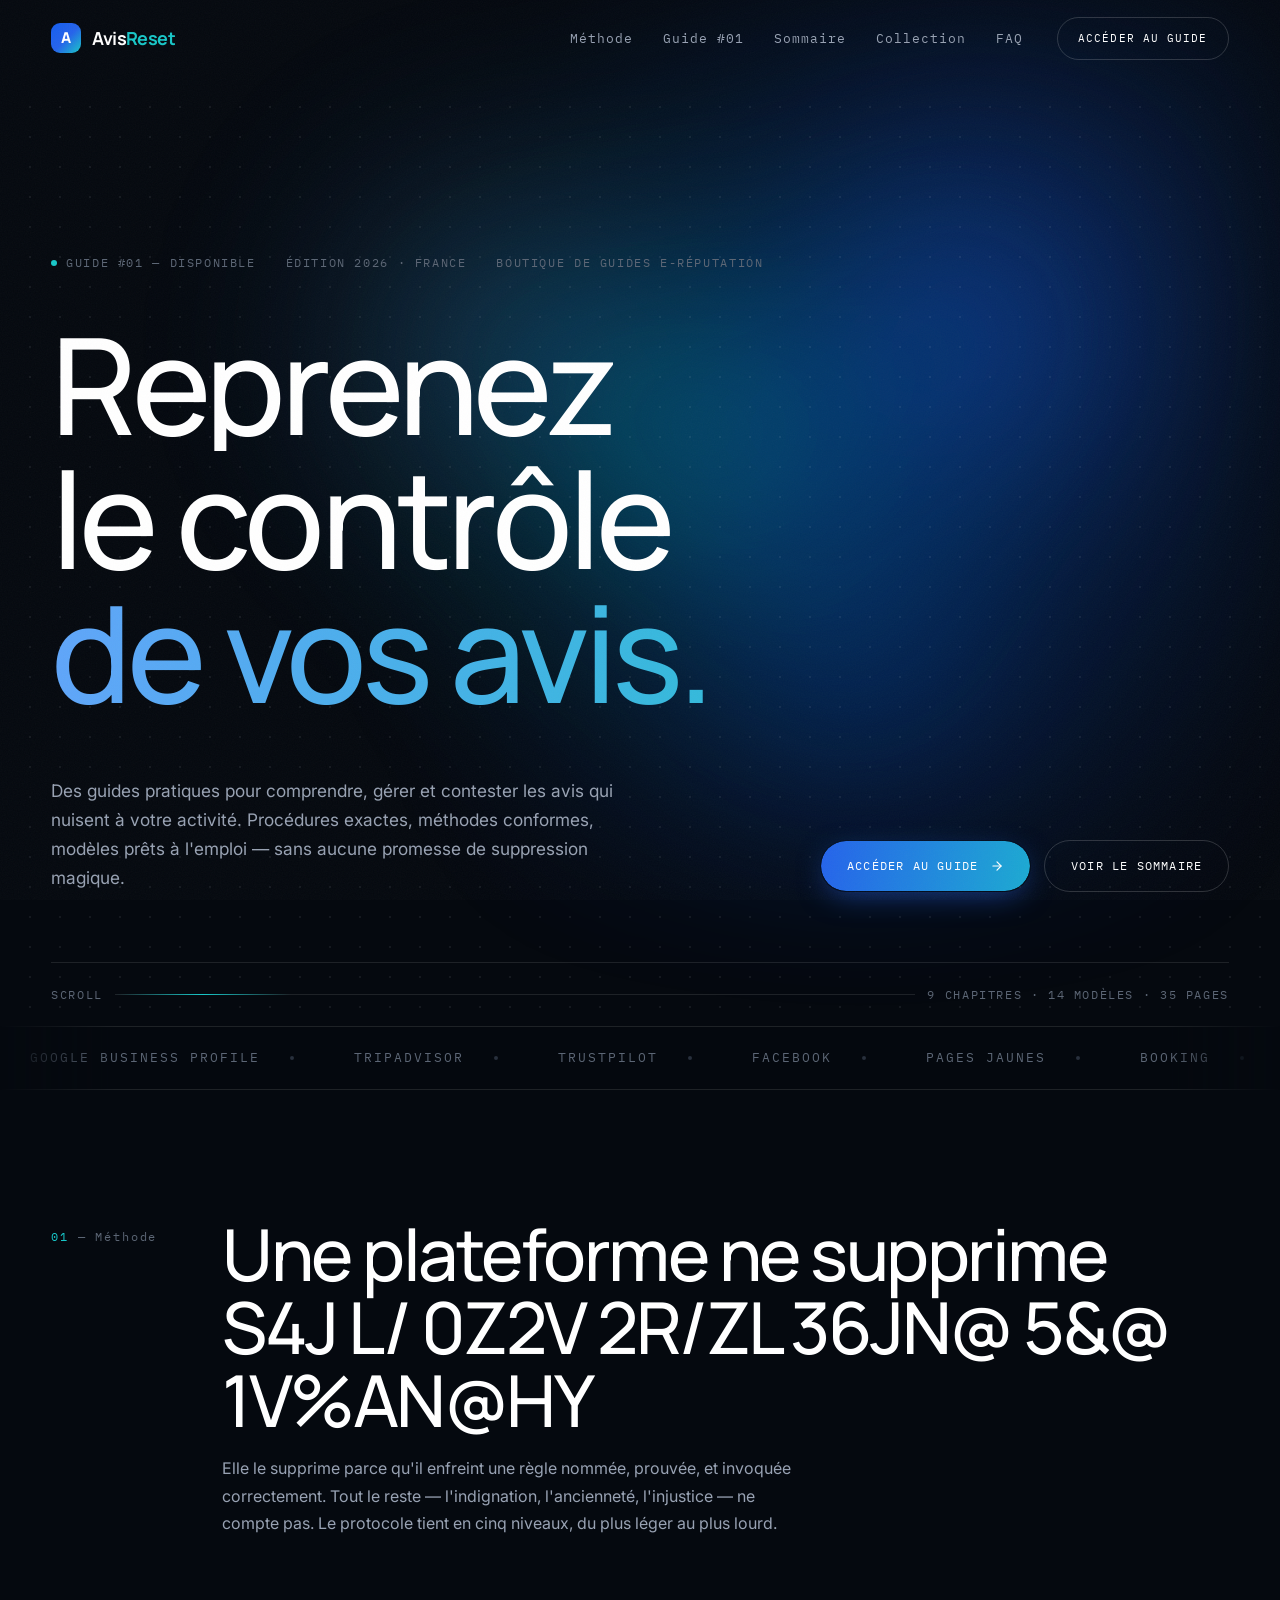
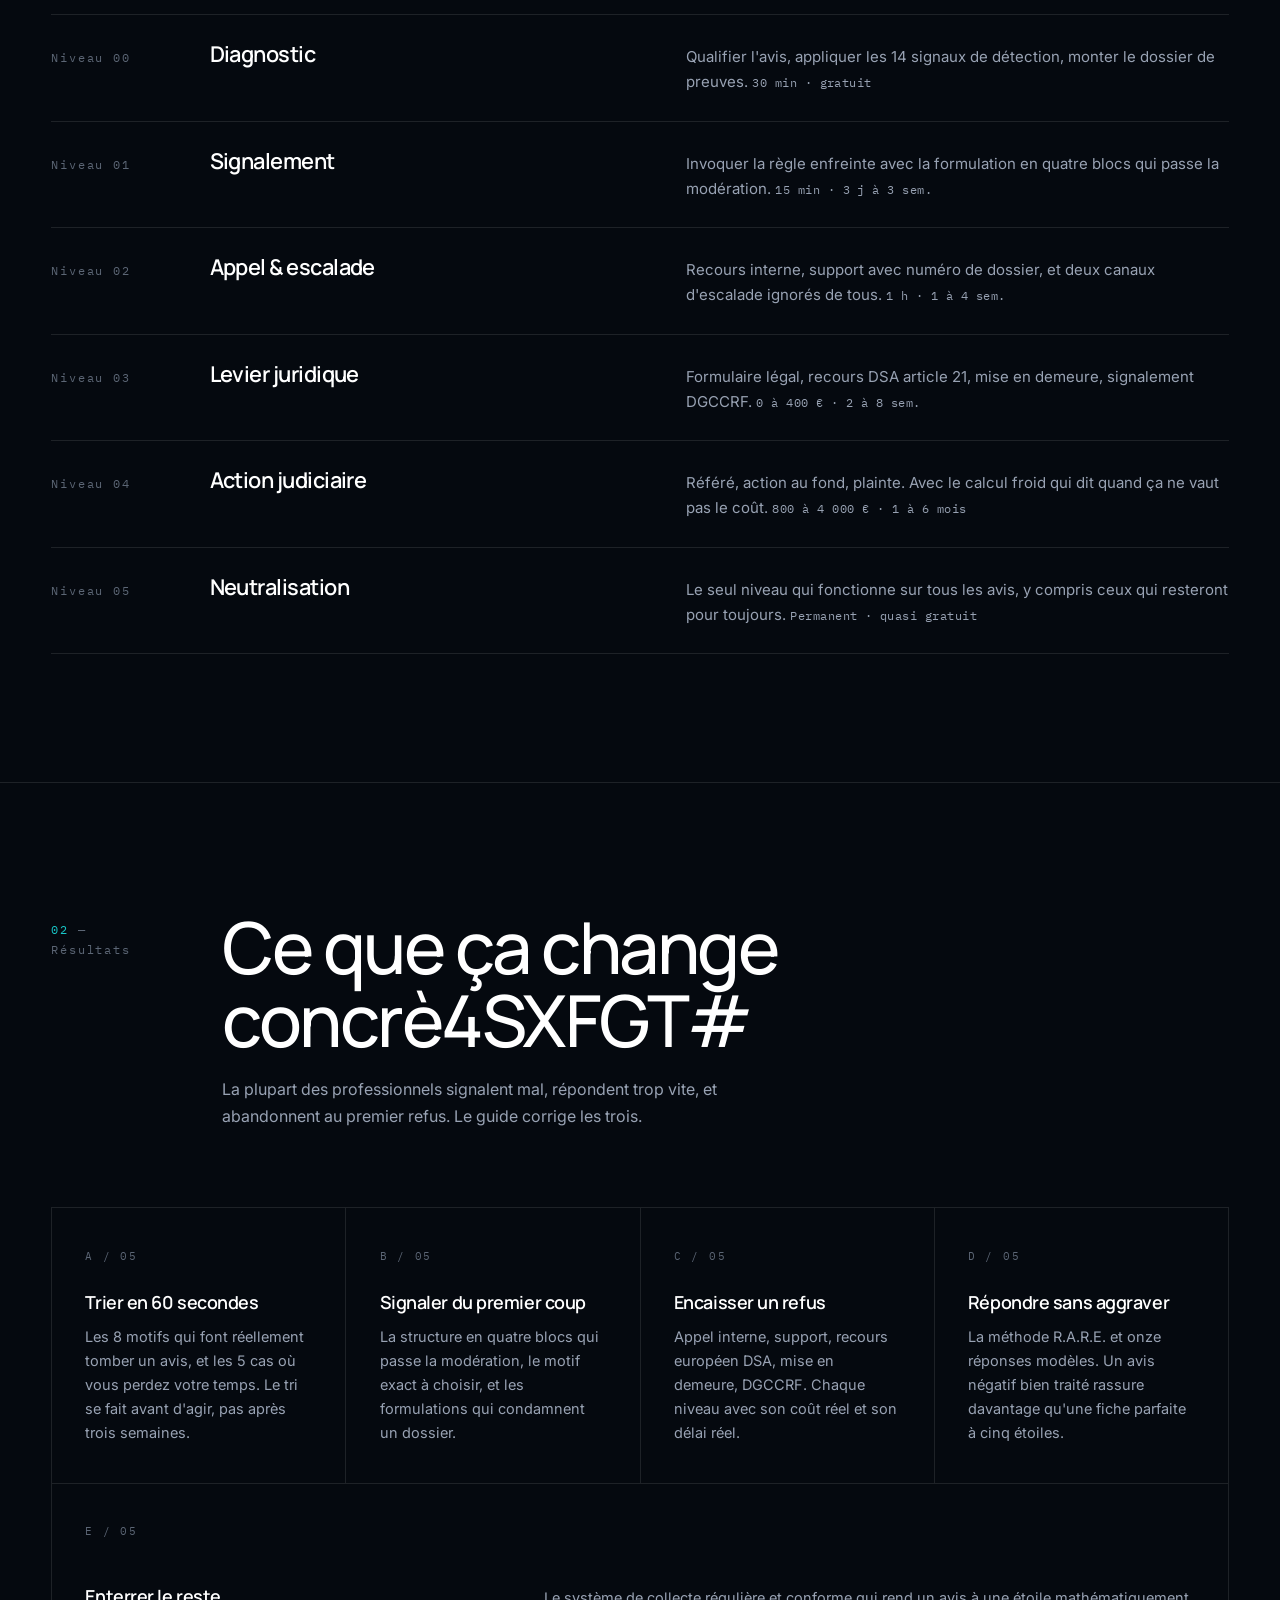
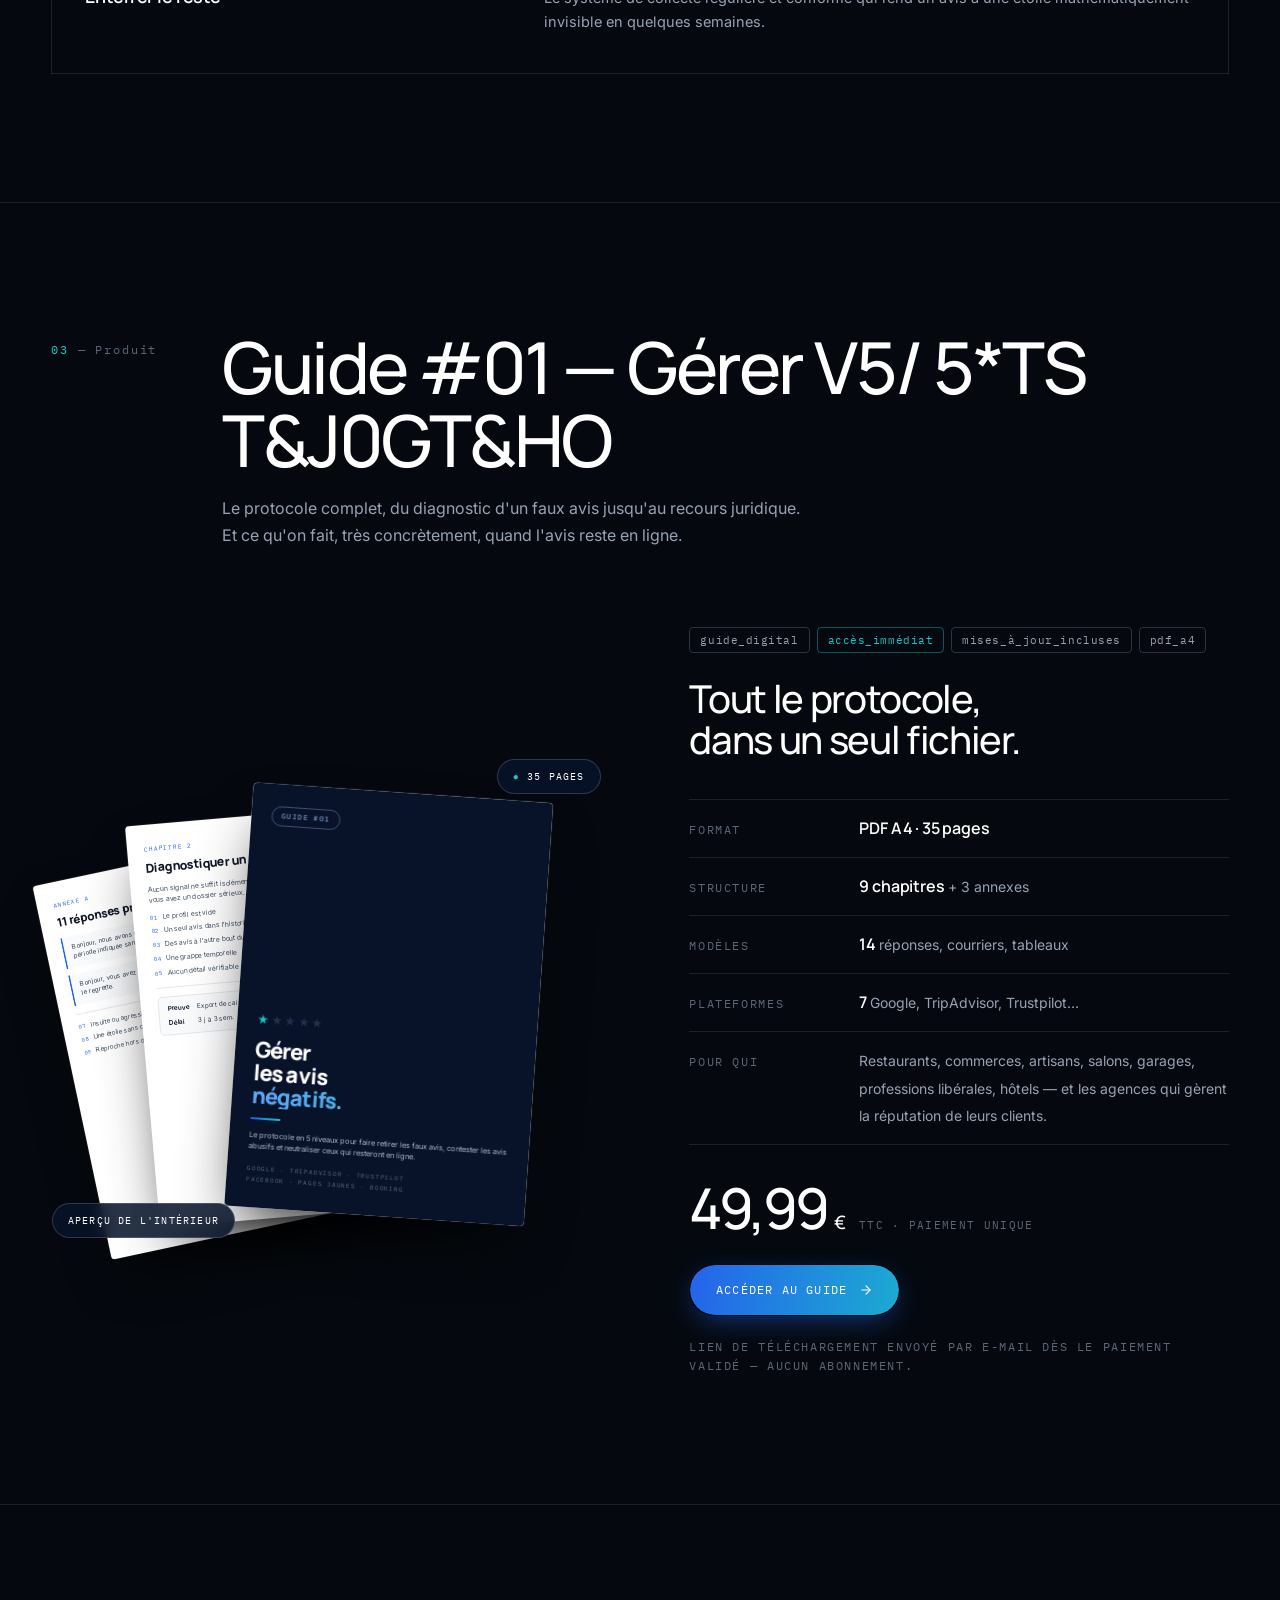
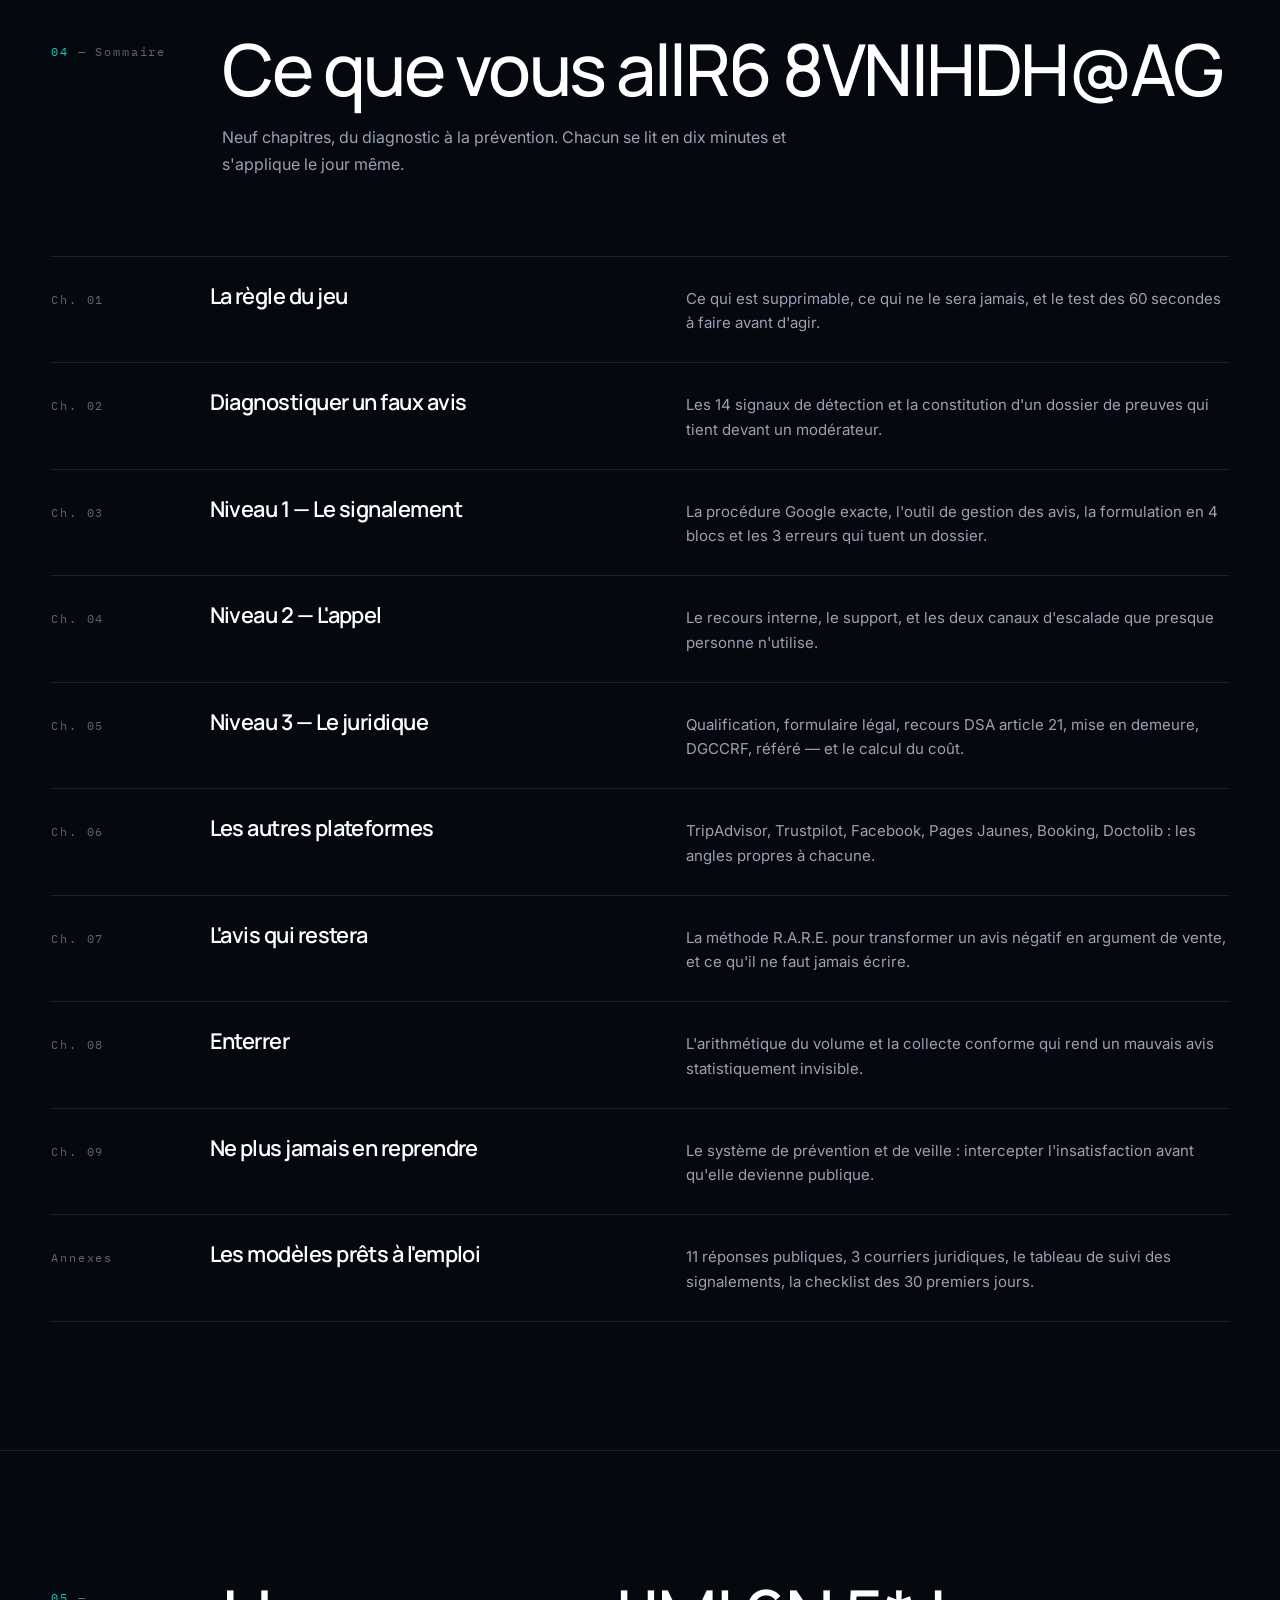
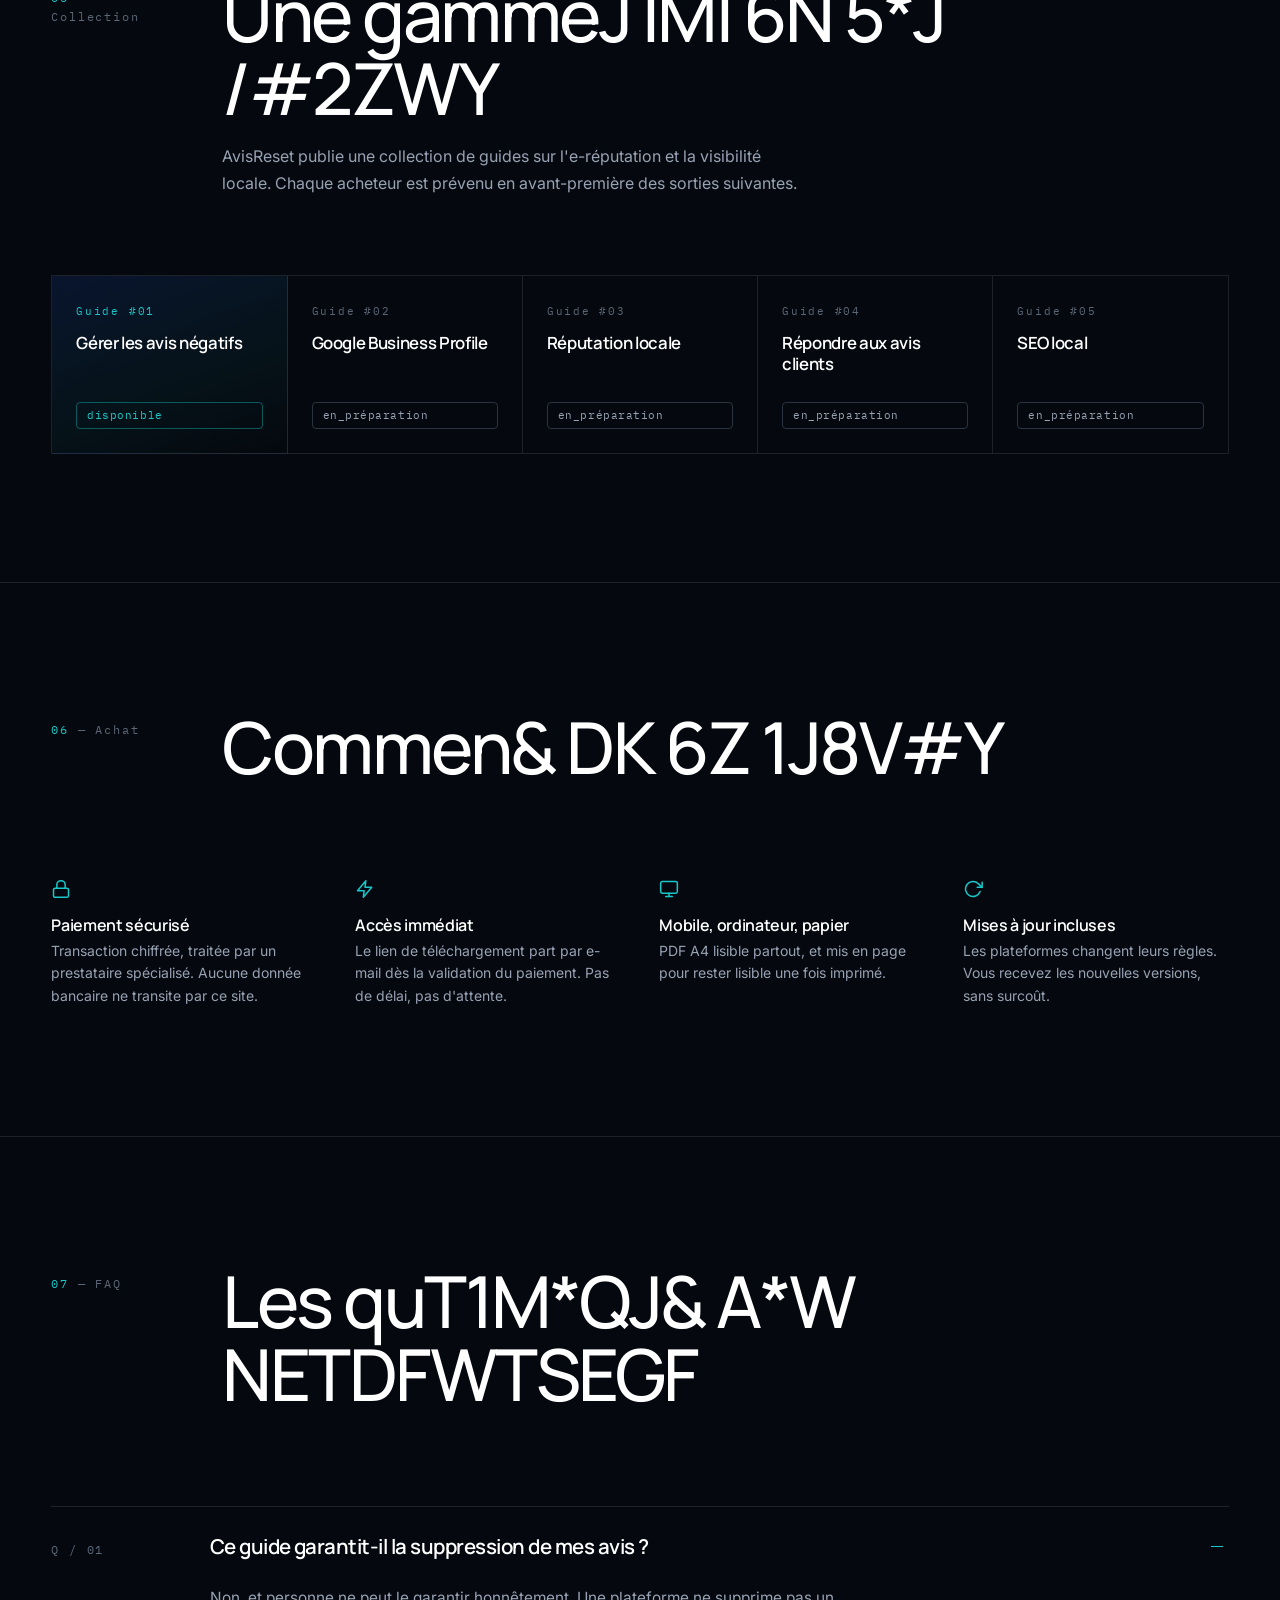
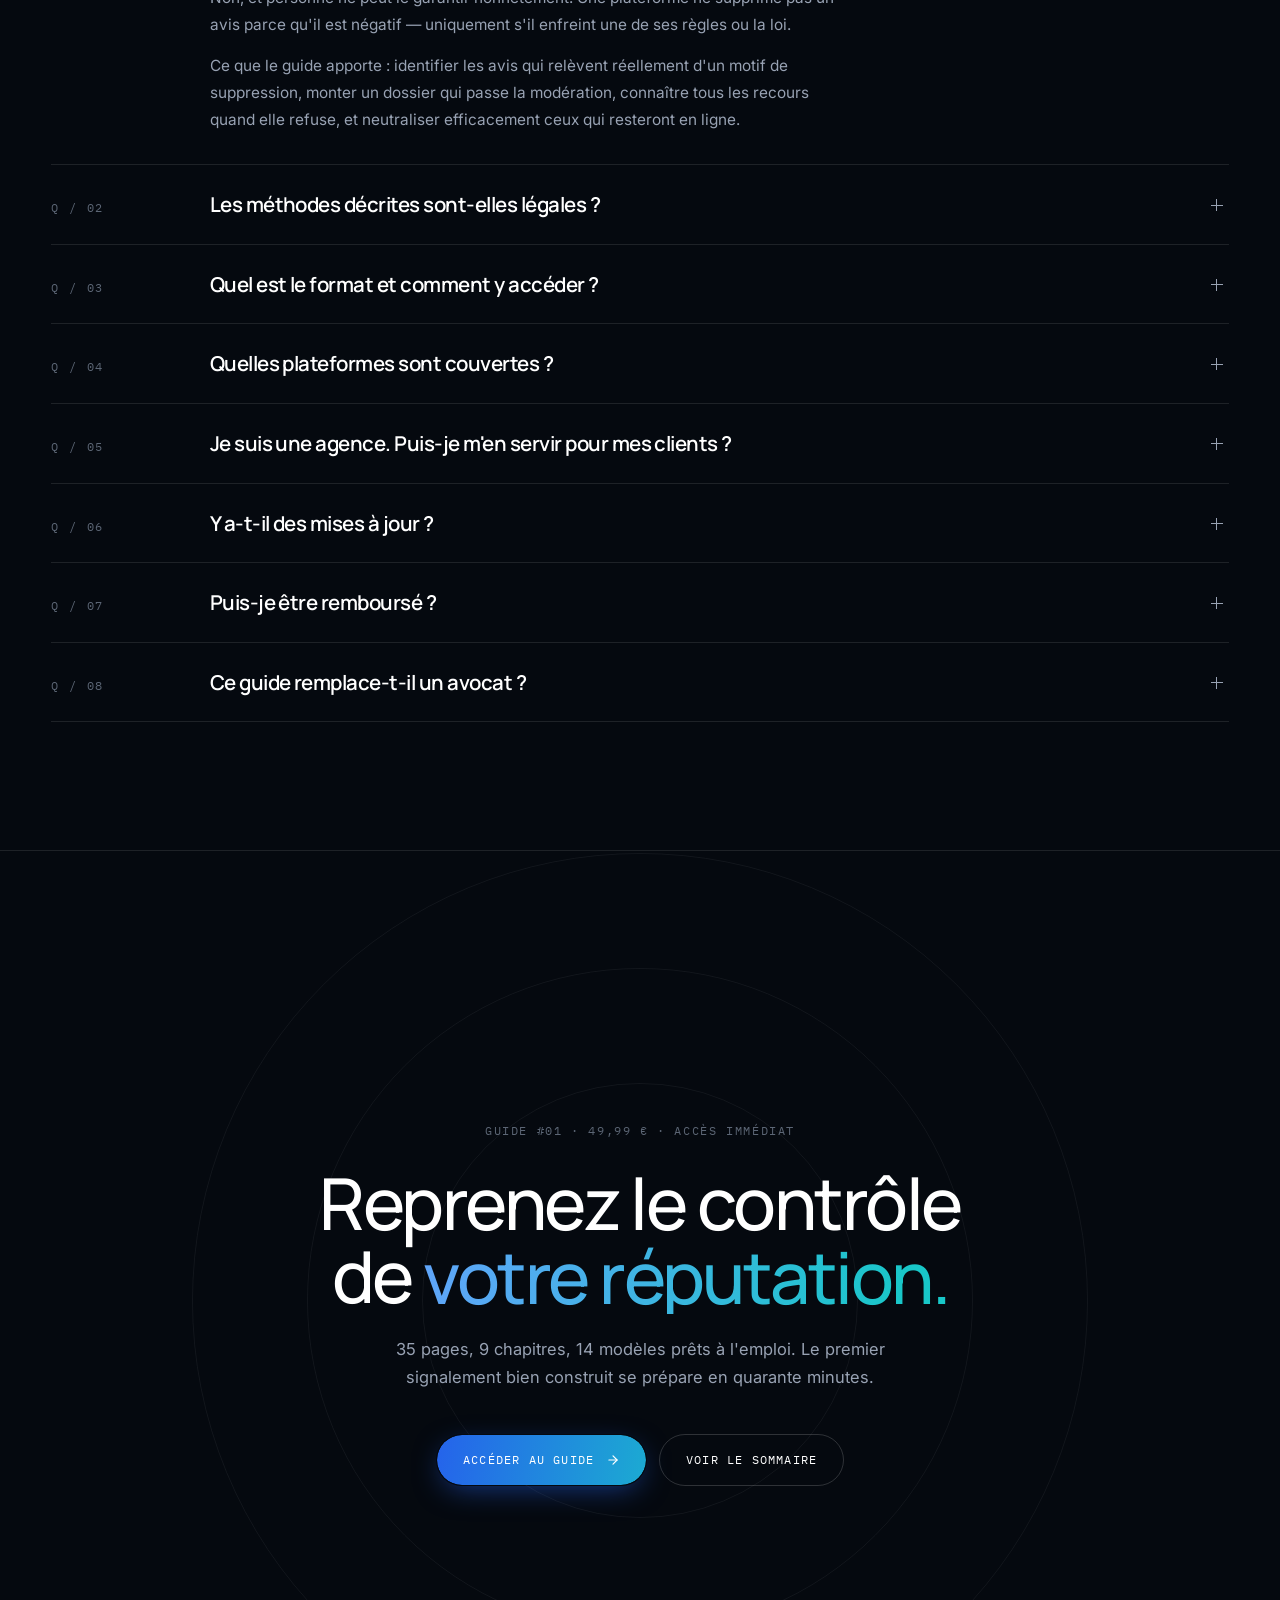
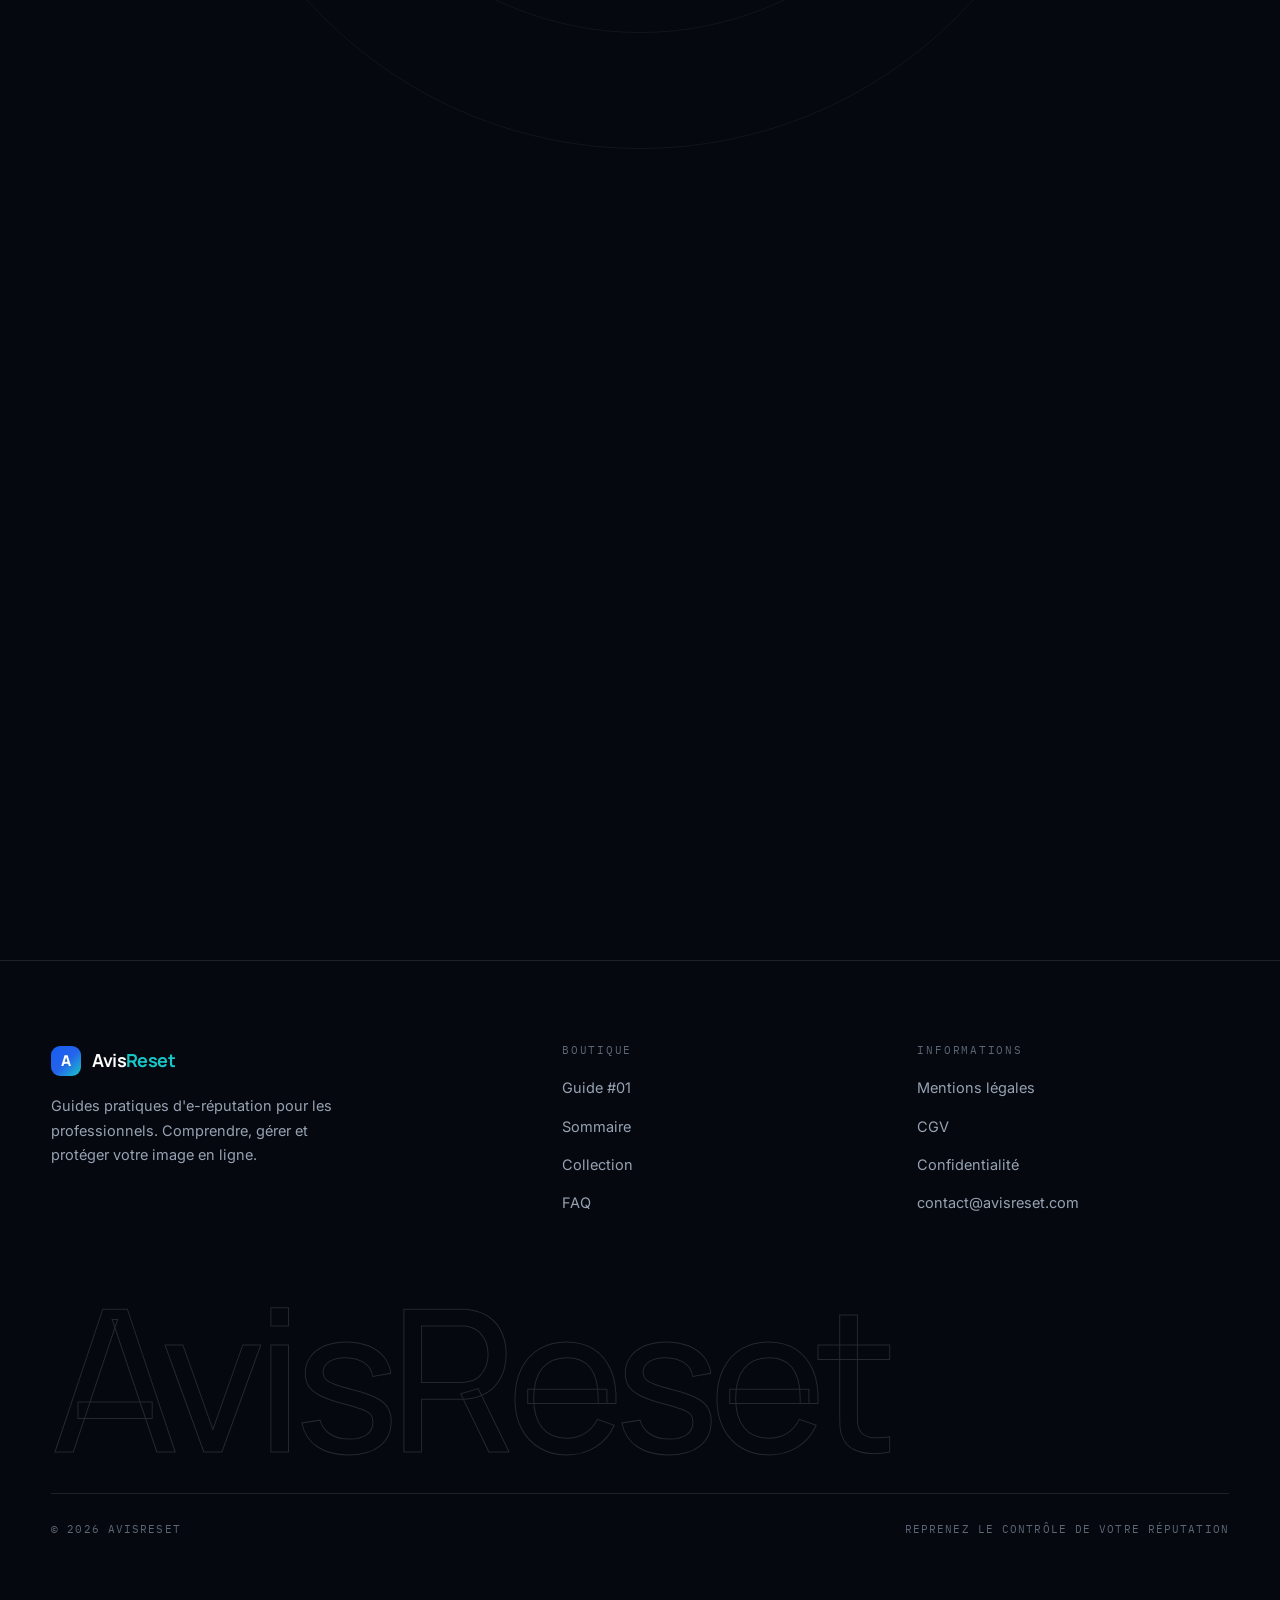
==== index.html @ ee719c5a "Boutique AvisReset — guide #01 Landing sombre pour la collection de guides e-réputation.  - Directio" ====
<!DOCTYPE html>
<html lang="fr">
<head>
<meta charset="UTF-8">
<meta name="viewport" content="width=device-width, initial-scale=1">
<title>AvisReset — Reprenez le contrôle de votre réputation en ligne</title>
<meta name="description" content="Guides pratiques d'e-réputation pour les professionnels. Guide #01 : le protocole en 5 niveaux pour faire retirer les faux avis et neutraliser les avis injustifiés.">
<meta name="theme-color" content="#05090F">
<link rel="canonical" href="https://avisreset.com/">

<meta property="og:type" content="website">
<meta property="og:title" content="AvisReset — Reprenez le contrôle de votre réputation en ligne">
<meta property="og:description" content="Guide #01 : le protocole en 5 niveaux pour faire retirer les faux avis et neutraliser les avis injustifiés.">
<meta property="og:locale" content="fr_FR">

<link rel="icon" href="data:image/svg+xml,%3Csvg xmlns='http://www.w3.org/2000/svg' viewBox='0 0 64 64'%3E%3Cdefs%3E%3ClinearGradient id='g' x1='0' y1='0' x2='1' y2='1'%3E%3Cstop offset='0' stop-color='%23155EEF'/%3E%3Cstop offset='1' stop-color='%2318C7C8'/%3E%3C/linearGradient%3E%3C/defs%3E%3Crect width='64' height='64' rx='16' fill='url(%23g)'/%3E%3Ctext x='32' y='45' font-family='Arial' font-size='38' font-weight='bold' fill='%23fff' text-anchor='middle'%3EA%3C/text%3E%3C/svg%3E">

<link rel="preconnect" href="https://fonts.googleapis.com">
<link rel="preconnect" href="https://fonts.gstatic.com" crossorigin>
<link href="https://fonts.googleapis.com/css2?family=Manrope:wght@400;500;600;700;800&family=Inter:wght@400;500&family=IBM+Plex+Mono:wght@400;500&display=swap" rel="stylesheet">

<style>
/* ══════════════════════════════════════════════════
   AvisReset — boutique
   DA : noir + monospace + hairlines (réf. alche.studio)
   Couche animée : Aurora, Dot Field, Shiny Text,
   Splash Cursor, Scramble (réf. reactbits.dev)
   Tout est en canvas 2D / CSS natif — zéro dépendance.
   ══════════════════════════════════════════════════ */

*,*::before,*::after{box-sizing:border-box;margin:0;padding:0}
html{-webkit-text-size-adjust:100%}
img,svg{display:block;max-width:100%}
button{font:inherit;color:inherit;background:none;border:none;cursor:pointer}

:root{
  --bg:#05090f;
  --night:#081329;
  --fg:#ffffff;
  --fg-2:#98a2b3;
  --fg-3:#5c6675;
  --hair:rgba(255,255,255,.10);
  --hair-2:rgba(255,255,255,.17);
  --blue:#2563eb;
  --blue-lt:#60a5fa;
  --teal:#18c7c8;

  --mono:"IBM Plex Mono",ui-monospace,SFMono-Regular,Consolas,monospace;
  --disp:"Manrope","Aptos","Segoe UI",-apple-system,BlinkMacSystemFont,Arial,sans-serif;
  --body:"Inter","Aptos","Segoe UI",-apple-system,BlinkMacSystemFont,Arial,sans-serif;

  --maxw:1320px;
  --gut:clamp(20px,4vw,56px);
}

body{
  background:var(--bg);color:var(--fg-2);
  font-family:var(--body);font-size:16px;line-height:1.7;
  overflow-x:hidden;-webkit-font-smoothing:antialiased;
}
::selection{background:var(--blue);color:#fff}

/* ─── couches de fond ─── */
#aurora{
  position:fixed;inset:0;width:100%;height:100%;z-index:0;pointer-events:none;
  filter:blur(70px) saturate(135%);opacity:.85;
}
#grain{
  position:fixed;inset:0;z-index:210;pointer-events:none;opacity:.036;
  background-image:url("data:image/svg+xml,%3Csvg xmlns='http://www.w3.org/2000/svg' width='180' height='180'%3E%3Cfilter id='n'%3E%3CfeTurbulence type='fractalNoise' baseFrequency='.82' numOctaves='3' stitchTiles='stitch'/%3E%3C/filter%3E%3Crect width='180' height='180' filter='url(%23n)'/%3E%3C/svg%3E");
}
/* halo qui suit le curseur */
#glow{
  position:fixed;top:0;left:0;width:520px;height:520px;margin:-260px 0 0 -260px;
  border-radius:50%;z-index:1;pointer-events:none;opacity:0;
  background:radial-gradient(circle,rgba(37,99,235,.22) 0%,rgba(24,199,200,.09) 38%,rgba(5,9,15,0) 68%);
  transition:opacity .5s ease;will-change:transform;
}
body > header,body > section,body > footer,body > .marq{position:relative;z-index:2}

/* ─── primitives ─── */
.wrap{max-width:var(--maxw);margin:0 auto;padding:0 var(--gut)}
.mono{font-family:var(--mono);font-size:11.5px;font-weight:400;
  letter-spacing:.14em;text-transform:uppercase;color:var(--fg-3)}
.mono-lo{font-family:var(--mono);font-size:12px;letter-spacing:.04em;text-transform:none;color:var(--fg-2)}

h1,h2,h3,h4{font-family:var(--disp);color:var(--fg);font-weight:500;letter-spacing:-.035em;line-height:1}
.disp-xl{font-size:clamp(3.1rem,10.5vw,9.5rem)}
.disp-lg{font-size:clamp(2.3rem,5.6vw,4.6rem);line-height:1.02}
.disp-md{font-size:clamp(1.6rem,3vw,2.5rem);line-height:1.06}
p{margin:0}
strong{color:var(--fg);font-weight:500}
a{color:inherit;text-decoration:none}

/* ─── texte dégradé + balayage brillant (Shiny Text) ─── */
.grad{
  background:linear-gradient(96deg,var(--blue-lt) 0%,var(--teal) 92%);
  -webkit-background-clip:text;background-clip:text;color:transparent;
  position:relative;
}
.shiny{position:relative;display:inline-block}
.shiny::after{
  content:"";position:absolute;inset:0;pointer-events:none;
  background:linear-gradient(105deg,transparent 38%,rgba(255,255,255,.55) 50%,transparent 62%);
  background-size:280% 100%;
  -webkit-mask:linear-gradient(#000,#000);
  mix-blend-mode:overlay;
  animation:shine 5.5s ease-in-out infinite;
}
@keyframes shine{0%{background-position:220% 0}55%,100%{background-position:-120% 0}}

/* ─── boutons (magnétiques) ─── */
.btn{
  display:inline-flex;align-items:center;gap:12px;
  font-family:var(--mono);font-size:12px;letter-spacing:.1em;text-transform:uppercase;
  color:var(--fg);border:1px solid var(--hair-2);border-radius:999px;
  padding:15px 26px;position:relative;overflow:hidden;
  transition:color .3s ease,border-color .3s ease,transform .25s cubic-bezier(.22,1,.36,1);
  will-change:transform;
}
.btn > *{position:relative;z-index:1}
.btn::before{
  content:"";position:absolute;inset:0;border-radius:999px;
  background:linear-gradient(100deg,var(--blue) 0%,var(--teal) 140%);
  transform:translateY(101%);transition:transform .4s cubic-bezier(.22,1,.36,1);
}
.btn:hover{border-color:transparent;color:#fff}
.btn:hover::before{transform:translateY(0)}
.btn .arw{width:14px;height:14px;transition:transform .3s ease}
.btn:hover .arw{transform:translateX(4px)}
.btn-solid{border-color:transparent;color:#fff;
  box-shadow:0 8px 30px -8px rgba(37,99,235,.6)}
.btn-solid::before{transform:translateY(0)}
.btn-solid:hover::before{filter:brightness(1.15)}

/* ─── tags ─── */
.tag{display:inline-block;font-family:var(--mono);font-size:11px;letter-spacing:.05em;
  color:var(--fg-2);border:1px solid #2b3340;border-radius:4px;padding:3px 10px}
.tag-row{display:flex;flex-wrap:wrap;gap:7px}
.tag.on{color:var(--teal);border-color:rgba(24,199,200,.4)}

#prog{position:fixed;top:0;left:0;height:2px;width:100%;z-index:220;
  transform:scaleX(0);transform-origin:0 50%;
  background:linear-gradient(90deg,var(--blue),var(--teal))}

/* ─── header ─── */
header{position:fixed;top:0;left:0;right:0;z-index:80;
  transition:background .35s ease,border-color .35s ease;border-bottom:1px solid transparent}
header.stuck{background:rgba(5,9,15,.72);backdrop-filter:blur(18px);border-bottom-color:var(--hair)}
.nav{display:flex;align-items:center;gap:34px;height:76px}
.nav-links{display:flex;gap:30px;margin-left:auto;list-style:none}
.nav-links a{font-family:var(--mono);font-size:12.5px;letter-spacing:.08em;color:var(--fg-2);
  position:relative;padding:4px 0;transition:color .25s ease}
.nav-links a::after{content:"";position:absolute;left:0;right:0;bottom:0;height:1px;background:var(--teal);
  transform:scaleX(0);transform-origin:100% 50%;transition:transform .34s cubic-bezier(.22,1,.36,1)}
.nav-links a:hover{color:var(--fg)}
.nav-links a:hover::after{transform:scaleX(1);transform-origin:0 50%}
.nav .btn{padding:11px 20px;font-size:11px}
@media(max-width:960px){.nav-links{display:none}.nav .btn{margin-left:auto}}

.brand{display:flex;align-items:center;gap:11px}
.brand-mark{width:30px;height:30px;border-radius:9px;flex:none;
  background:linear-gradient(135deg,#155eef 0%,#2563eb 52%,#18c7c8 100%);
  display:grid;place-items:center;font-family:var(--disp);font-weight:800;font-size:15px;color:#fff}
.brand-name{font-family:var(--disp);font-size:18px;font-weight:700;letter-spacing:-.03em;color:var(--fg)}
.brand-name em{font-style:normal;color:var(--teal)}

/* ═════════ HERO ═════════ */
.hero{padding:176px 0 0;overflow:hidden}
#dots{position:absolute;inset:0;width:100%;height:100%;z-index:0;pointer-events:none;opacity:.9}
.hero .wrap{position:relative;z-index:1}

.hero-meta{display:flex;flex-wrap:wrap;gap:16px 30px;align-items:center;margin-bottom:44px}
.hero-meta .m{display:flex;align-items:center;gap:9px}
.hero-meta .dot{width:6px;height:6px;border-radius:50%;background:var(--teal);
  box-shadow:0 0 0 0 rgba(24,199,200,.55);animation:pulse 2.6s infinite}
@keyframes pulse{70%{box-shadow:0 0 0 9px rgba(24,199,200,0)}100%{box-shadow:0 0 0 0 rgba(24,199,200,0)}}

/* révélation ligne par ligne : animation CSS pure, aucune dépendance à `load` */
.hero h1 .ln{display:block;overflow:hidden}
.hero h1 .ln > span{display:block;transform:translateY(104%);
  animation:rise 1.05s cubic-bezier(.19,1,.22,1) .12s forwards}
.hero h1 .ln:nth-child(2) > span{animation-delay:.22s}
.hero h1 .ln:nth-child(3) > span{animation-delay:.32s}
@keyframes rise{to{transform:translateY(0)}}

.hero-bot{display:grid;grid-template-columns:1fr auto;gap:44px;align-items:end;
  margin-top:56px;padding-bottom:70px}
@media(max-width:820px){.hero-bot{grid-template-columns:1fr;align-items:start}}
.hero-bot p{font-size:clamp(15px,1.35vw,18px);line-height:1.68;max-width:52ch}
.hero-cta{display:flex;flex-wrap:wrap;gap:12px}

.scroller{display:flex;align-items:center;gap:12px;padding:22px 0;border-top:1px solid var(--hair)}
.scroller .line{position:relative;flex:1;height:1px;background:var(--hair);overflow:hidden}
.scroller .line::after{content:"";position:absolute;top:0;left:0;height:1px;width:22%;
  background:linear-gradient(90deg,transparent,var(--teal),transparent);
  animation:sweep 3.4s cubic-bezier(.6,.05,.35,.95) infinite}
@keyframes sweep{0%{left:-24%}100%{left:102%}}

/* ═════════ MARQUEE ═════════ */
.marq{border-top:1px solid var(--hair);border-bottom:1px solid var(--hair);
  overflow:hidden;padding:20px 0;background:rgba(5,9,15,.5);
  -webkit-mask-image:linear-gradient(90deg,transparent,#000 9%,#000 91%,transparent);
  mask-image:linear-gradient(90deg,transparent,#000 9%,#000 91%,transparent)}
.marq-track{display:flex;width:max-content;animation:slide 34s linear infinite}
.marq:hover .marq-track{animation-play-state:paused}
@keyframes slide{to{transform:translateX(-50%)}}
.marq-track span{font-family:var(--mono);font-size:12.5px;letter-spacing:.16em;text-transform:uppercase;
  color:var(--fg-3);padding:0 30px;display:flex;align-items:center;gap:30px;white-space:nowrap}
.marq-track span::after{content:"";width:4px;height:4px;border-radius:50%;background:#28303c}

/* ═════════ SECTIONS ═════════ */
.sec{padding:clamp(84px,10vw,150px) 0}
.sec + .sec,.sec.top-line{border-top:1px solid var(--hair)}
.sec-head{display:grid;grid-template-columns:120px 1fr;gap:clamp(20px,4vw,60px);
  margin-bottom:clamp(46px,6vw,80px)}
@media(max-width:760px){.sec-head{grid-template-columns:1fr;gap:18px}}
.sec-head .idx{font-family:var(--mono);font-size:11.5px;letter-spacing:.16em;color:var(--fg-3);padding-top:9px}
.sec-head .idx b{color:var(--teal);font-weight:400}
.sec-head h2{margin-bottom:18px}
.sec-head .note{max-width:58ch;font-size:16px;line-height:1.72}

/* ─── lignes éditoriales ─── */
.rows{border-top:1px solid var(--hair)}
.row{display:grid;grid-template-columns:120px 1.05fr 1.3fr;gap:clamp(16px,3vw,44px);
  padding:26px 0;border-bottom:1px solid var(--hair);align-items:baseline;position:relative}
@media(max-width:860px){.row{grid-template-columns:64px 1fr;row-gap:8px}.row .rdesc{grid-column:2/-1}}
.row::before{content:"";position:absolute;left:calc(var(--gut) * -1);right:calc(var(--gut) * -1);
  top:0;bottom:0;background:linear-gradient(90deg,rgba(37,99,235,.09),rgba(24,199,200,.03) 60%,transparent);
  opacity:0;transition:opacity .35s ease;pointer-events:none}
.row:hover::before{opacity:1}
.row .rnum{font-family:var(--mono);font-size:11.5px;letter-spacing:.16em;color:var(--fg-3);transition:color .3s ease}
.row:hover .rnum{color:var(--teal)}
.row h3{font-size:clamp(1.05rem,1.7vw,1.42rem);font-weight:600;letter-spacing:-.025em;line-height:1.22;
  transition:transform .35s cubic-bezier(.22,1,.36,1)}
.row:hover h3{transform:translateX(8px)}
.row .rdesc{font-size:15px;line-height:1.65}

/* ═════════ PRODUIT ═════════ */
.prod{display:grid;grid-template-columns:1.02fr .98fr;gap:clamp(36px,6vw,84px);align-items:center}
@media(max-width:980px){.prod{grid-template-columns:1fr;gap:60px}}
.prod > *{min-width:0}

/* éventail d'aperçus de pages */
.fan{position:relative;height:clamp(420px,42vw,540px);perspective:1900px;
  max-width:560px;margin:0 auto;width:100%}
.pg{
  position:absolute;top:50%;left:50%;width:min(300px,62%);aspect-ratio:1/1.414;
  background:#fff;border-radius:4px;overflow:hidden;
  box-shadow:0 30px 60px -18px rgba(0,0,0,.85),0 0 0 1px rgba(255,255,255,.07);
  transform-origin:50% 100%;transition:transform .8s cubic-bezier(.22,1,.36,1);
  padding:20px 18px;font-family:var(--body);color:#344054;
}
.pg-1{transform:translate(-50%,-50%) rotate(-12deg) translateX(-30%) scale(.9)}
.pg-2{transform:translate(-50%,-50%) rotate(-5deg) translateX(-10%) scale(.95)}
.pg-3{transform:translate(-50%,-50%) rotate(4deg) translateX(14%)}
.fan:hover .pg-1{transform:translate(-50%,-50%) rotate(-16deg) translateX(-42%) scale(.9)}
.fan:hover .pg-2{transform:translate(-50%,-50%) rotate(-7deg) translateX(-15%) scale(.95)}
.fan:hover .pg-3{transform:translate(-50%,-50%) rotate(6deg) translateX(20%)}
.pg .h{font-family:var(--disp);font-weight:800;color:#101828;letter-spacing:-.02em;
  font-size:13px;line-height:1.2;margin-bottom:9px}
.pg .k{font-family:var(--mono);font-size:6.5px;letter-spacing:.16em;text-transform:uppercase;
  color:#2563eb;margin-bottom:7px}
.pg .t{font-size:7.4px;line-height:1.55;color:#475467;margin-bottom:7px}
.pg .hr{height:1px;background:#e4e7ec;margin:9px 0}
.pg .quote{border-left:2px solid #2563eb;background:#f8fafc;border-radius:0 4px 4px 0;
  padding:7px 9px;font-size:7px;line-height:1.5;color:#344054;margin-bottom:7px}
.pg .li{display:flex;gap:5px;font-size:7.2px;line-height:1.5;margin-bottom:4px;color:#475467}
.pg .li i{font-style:normal;color:#2563eb;font-family:var(--mono);font-size:6px;flex:none;padding-top:1px}
.pg .box{border:1px solid #e4e7ec;border-radius:5px;padding:7px 9px;background:#f8fafc}
.pg .cell{display:grid;grid-template-columns:auto 1fr;gap:5px 8px;font-size:6.8px;line-height:1.5}
.pg .cell b{color:#101828;font-weight:600}
.pg .cover{position:absolute;inset:0;background:var(--night);padding:22px 20px;
  display:flex;flex-direction:column;color:#fff}
.pg .cover .bt{font-family:var(--disp);font-weight:800;font-size:22px;line-height:1.04;
  letter-spacing:-.04em;margin-bottom:10px}
.pg .cover .bt em{font-style:normal;display:block;
  background:linear-gradient(100deg,#60a5fa,#18c7c8);-webkit-background-clip:text;background-clip:text;color:transparent}

.badge-float{position:absolute;z-index:3;font-family:var(--mono);font-size:10px;letter-spacing:.12em;
  text-transform:uppercase;color:var(--fg);background:rgba(8,19,41,.86);backdrop-filter:blur(8px);
  border:1px solid var(--hair-2);border-radius:999px;padding:8px 15px}
.badge-float.a{top:5%;right:2%}
.badge-float.b{bottom:6%;left:0}
.badge-float .d{color:var(--teal)}

.specs{border-top:1px solid var(--hair);margin:38px 0}
.specs .sp{display:grid;grid-template-columns:150px 1fr;gap:20px;
  padding:15px 0;border-bottom:1px solid var(--hair);align-items:baseline}
@media(max-width:520px){.specs .sp{grid-template-columns:104px 1fr;gap:12px}}
.specs .k{font-family:var(--mono);font-size:11.5px;letter-spacing:.14em;text-transform:uppercase;color:var(--fg-3)}
.specs .v{font-family:var(--disp);font-size:16px;font-weight:600;color:var(--fg);letter-spacing:-.01em}
.specs .v small{font-family:var(--body);font-weight:400;color:var(--fg-2);font-size:14px;letter-spacing:0}

.buy{display:flex;flex-wrap:wrap;align-items:center;gap:26px;margin-top:34px}
.price{display:flex;align-items:baseline;gap:7px}
.price .a{font-family:var(--disp);font-size:clamp(2.5rem,4.4vw,3.6rem);font-weight:500;
  letter-spacing:-.055em;color:var(--fg);line-height:.9}
.price .c{font-family:var(--disp);font-size:1.15rem;font-weight:500;color:var(--fg)}
.price .n{font-family:var(--mono);font-size:11px;letter-spacing:.12em;text-transform:uppercase;
  color:var(--fg-3);margin-left:6px}

/* ─── bénéfices ─── */
.bens{display:grid;grid-template-columns:repeat(auto-fit,minmax(268px,1fr));
  border-top:1px solid var(--hair);border-left:1px solid var(--hair)}
.ben{border-right:1px solid var(--hair);border-bottom:1px solid var(--hair);
  padding:clamp(26px,3vw,40px) clamp(22px,2.6vw,36px);position:relative;overflow:hidden;
  transition:background .4s ease}
.ben:hover{background:rgba(255,255,255,.022)}
.ben::after{content:"";position:absolute;left:0;bottom:0;height:1px;width:100%;
  background:linear-gradient(90deg,var(--blue),var(--teal));
  transform:scaleX(0);transform-origin:0 50%;transition:transform .5s cubic-bezier(.22,1,.36,1)}
.ben:hover::after{transform:scaleX(1)}
.ben .n{font-family:var(--mono);font-size:11px;letter-spacing:.16em;color:var(--fg-3);
  margin-bottom:26px;display:block}
.ben h3{font-size:1.12rem;font-weight:600;letter-spacing:-.025em;line-height:1.25;margin-bottom:11px}
.ben p{font-size:14.5px;line-height:1.65}
.ben:last-child{grid-column:1/-1;display:grid;grid-template-columns:1fr 1.55fr;
  gap:clamp(18px,3vw,48px);align-items:baseline}
.ben:last-child .n{grid-column:1/-1;margin-bottom:6px}
@media(max-width:700px){.ben:last-child{grid-template-columns:1fr;gap:11px}}

/* ─── collection ─── */
.coll{display:grid;grid-template-columns:repeat(auto-fit,minmax(196px,1fr));
  border-top:1px solid var(--hair);border-left:1px solid var(--hair)}
.cc{border-right:1px solid var(--hair);border-bottom:1px solid var(--hair);
  padding:26px 24px 24px;display:flex;flex-direction:column;gap:12px;min-height:178px;
  transition:background .4s ease}
.cc:hover{background:rgba(255,255,255,.022)}
.cc .num{font-family:var(--mono);font-size:11px;letter-spacing:.16em;color:var(--fg-3)}
.cc h3{font-size:1.05rem;font-weight:600;letter-spacing:-.02em;line-height:1.25;margin-bottom:auto}
.cc.live{background:linear-gradient(160deg,rgba(37,99,235,.14),rgba(24,199,200,.05) 62%,transparent)}
.cc.live .num{color:var(--teal)}

/* ─── réassurance ─── */
.trust{display:grid;grid-template-columns:repeat(auto-fit,minmax(210px,1fr));gap:clamp(20px,3vw,44px)}
.tr .ic{width:20px;height:20px;color:var(--teal);margin-bottom:18px}
.tr h4{font-size:1rem;font-weight:600;letter-spacing:-.02em;margin-bottom:7px}
.tr p{font-size:14px;line-height:1.62}

/* ─── FAQ ─── */
.faq{border-top:1px solid var(--hair)}
.faq details{border-bottom:1px solid var(--hair)}
.faq summary{list-style:none;cursor:pointer;padding:26px 56px 26px 0;position:relative;
  display:grid;grid-template-columns:120px 1fr;gap:clamp(16px,3vw,44px);align-items:baseline;
  transition:opacity .25s ease}
@media(max-width:760px){.faq summary,.faq .a{grid-template-columns:64px 1fr !important}}
.faq summary:hover{opacity:.72}
.faq summary::-webkit-details-marker{display:none}
.faq summary .q{font-family:var(--disp);font-size:clamp(1.02rem,1.6vw,1.28rem);
  font-weight:600;letter-spacing:-.025em;line-height:1.3;color:var(--fg)}
.faq summary .fnum{font-family:var(--mono);font-size:11.5px;letter-spacing:.16em;color:var(--fg-3)}
.faq summary::after{content:"";position:absolute;right:6px;top:34px;width:12px;height:12px;
  background:linear-gradient(var(--fg-2),var(--fg-2)) center/12px 1px no-repeat,
             linear-gradient(var(--fg-2),var(--fg-2)) center/1px 12px no-repeat;
  transition:background .3s ease}
.faq details[open] summary::after{
  background:linear-gradient(var(--teal),var(--teal)) center/12px 1px no-repeat}
.faq .a{display:grid;grid-template-columns:120px 1fr;gap:clamp(16px,3vw,44px);padding:0 56px 30px 0}
.faq .a .txt{font-size:15.4px;line-height:1.75;max-width:64ch}
.faq .a .txt p + p{margin-top:14px}

/* ═════════ OUTRO STICKY ═════════ */
.outro{height:190vh;position:relative;border-top:1px solid var(--hair)}
.outro-screen{position:sticky;top:0;height:100vh;display:grid;place-items:center;
  text-align:center;overflow:hidden}
.outro-screen .inner{position:relative;z-index:1;padding:0 var(--gut);max-width:820px}
.outro h2{margin:24px auto 22px}
.outro p{max-width:52ch;margin:0 auto 42px;font-size:16.5px}
.outro .cta{display:flex;flex-wrap:wrap;gap:12px;justify-content:center}
.rings{position:absolute;inset:0;display:grid;place-items:center;pointer-events:none}
.rings i{position:absolute;border:1px solid rgba(255,255,255,.055);border-radius:50%;
  width:34vmax;height:34vmax;animation:ring 9s ease-in-out infinite}
.rings i:nth-child(2){width:52vmax;height:52vmax;animation-delay:-3s}
.rings i:nth-child(3){width:70vmax;height:70vmax;animation-delay:-6s}
@keyframes ring{0%,100%{transform:scale(1);opacity:.5}50%{transform:scale(1.045);opacity:.85}}

/* ─── footer ─── */
footer{border-top:1px solid var(--hair);padding:clamp(56px,7vw,84px) 0 34px}
.f-top{display:grid;grid-template-columns:1.5fr 1fr 1fr;gap:44px;margin-bottom:clamp(50px,7vw,80px)}
@media(max-width:760px){.f-top{grid-template-columns:1fr;gap:36px}}
.f-top .blurb{margin-top:18px;font-size:14.5px;line-height:1.7;max-width:34ch}
footer h4{font-family:var(--mono);font-size:11px;letter-spacing:.16em;text-transform:uppercase;
  color:var(--fg-3);font-weight:400;margin-bottom:18px}
footer ul{list-style:none;display:grid;gap:11px}
footer ul a{font-size:14.5px;color:var(--fg-2);transition:color .22s ease}
footer ul a:hover{color:var(--fg)}
.f-word{font-family:var(--disp);font-weight:500;letter-spacing:-.05em;line-height:.82;
  font-size:clamp(3.2rem,15.5vw,15rem);color:transparent;
  -webkit-text-stroke:1px rgba(255,255,255,.13);margin-bottom:34px;user-select:none}
.f-bot{display:flex;flex-wrap:wrap;gap:12px 26px;justify-content:space-between;
  padding-top:26px;border-top:1px solid var(--hair)}
.f-bot span{font-family:var(--mono);font-size:11px;letter-spacing:.1em;
  text-transform:uppercase;color:var(--fg-3)}

/* ─── apparition ─── */
.rv{opacity:0;transform:translateY(26px);
  transition:opacity .85s cubic-bezier(.22,1,.36,1),transform .85s cubic-bezier(.22,1,.36,1)}
.rv.in{opacity:1;transform:none}

@media(prefers-reduced-motion:reduce){
  *,*::before,*::after{animation-duration:.001ms !important;animation-iteration-count:1 !important;
    transition-duration:.001ms !important}
  .rv{opacity:1;transform:none}
  .hero h1 .ln > span{transform:none;animation:none}
  #aurora,#dots,#glow{display:none}
  .outro{height:auto}
  .outro-screen{position:static;height:auto;padding:clamp(90px,12vw,150px) 0}
}
</style>
</head>
<body>

<div id="prog"></div>
<canvas id="aurora" aria-hidden="true"></canvas>
<div id="glow" aria-hidden="true"></div>
<div id="grain" aria-hidden="true"></div>

<!-- ══════════ HEADER ══════════ -->
<header id="hdr">
  <div class="wrap">
    <nav class="nav">
      <a href="#top" class="brand" aria-label="AvisReset, accueil">
        <span class="brand-mark" aria-hidden="true">A</span>
        <span class="brand-name">Avis<em>Reset</em></span>
      </a>
      <ul class="nav-links">
        <li><a href="#methode">Méthode</a></li>
        <li><a href="#guide">Guide #01</a></li>
        <li><a href="#sommaire">Sommaire</a></li>
        <li><a href="#collection">Collection</a></li>
        <li><a href="#faq">FAQ</a></li>
      </ul>
      <a href="#guide" class="btn magnet"><span>Accéder au guide</span></a>
    </nav>
  </div>
</header>

<!-- ══════════ HERO ══════════ -->
<section class="hero" id="top">
  <canvas id="dots" aria-hidden="true"></canvas>
  <div class="wrap">
    <div class="hero-meta">
      <span class="m"><span class="dot"></span><span class="mono">Guide #01 — disponible</span></span>
      <span class="mono">Édition 2026 · France</span>
      <span class="mono">Boutique de guides e-réputation</span>
    </div>

    <h1 class="disp-xl">
      <span class="ln"><span>Reprenez</span></span>
      <span class="ln"><span>le contrôle</span></span>
      <span class="ln"><span class="grad shiny">de vos avis.</span></span>
    </h1>

    <div class="hero-bot">
      <p>Des guides pratiques pour comprendre, gérer et contester les avis qui nuisent à votre activité. Procédures exactes, méthodes conformes, modèles prêts à l'emploi — sans aucune promesse de suppression magique.</p>
      <div class="hero-cta">
        <a href="#guide" class="btn btn-solid magnet"><span>Accéder au guide</span>
          <svg class="arw" viewBox="0 0 24 24" fill="none" stroke="currentColor" stroke-width="2" stroke-linecap="round" stroke-linejoin="round"><line x1="5" y1="12" x2="19" y2="12"/><polyline points="12 5 19 12 12 19"/></svg>
        </a>
        <a href="#sommaire" class="btn magnet"><span>Voir le sommaire</span></a>
      </div>
    </div>

    <div class="scroller">
      <span class="mono">Scroll</span>
      <span class="line"></span>
      <span class="mono">9 chapitres · 14 modèles · 35 pages</span>
    </div>
  </div>
</section>

<!-- ══════════ MARQUEE ══════════ -->
<div class="marq" aria-hidden="true">
  <div class="marq-track">
    <span>Google Business Profile</span><span>TripAdvisor</span><span>Trustpilot</span><span>Facebook</span><span>Pages Jaunes</span><span>Booking</span><span>Doctolib</span>
    <span>Google Business Profile</span><span>TripAdvisor</span><span>Trustpilot</span><span>Facebook</span><span>Pages Jaunes</span><span>Booking</span><span>Doctolib</span>
  </div>
</div>

<!-- ══════════ 01 · MÉTHODE ══════════ -->
<section class="sec" id="methode">
  <div class="wrap">
    <div class="sec-head rv">
      <div class="idx"><b>01</b> — Méthode</div>
      <div>
        <h2 class="disp-lg scramble">Une plateforme ne supprime pas un avis parce qu'il est négatif.</h2>
        <p class="note">Elle le supprime parce qu'il enfreint une règle nommée, prouvée, et invoquée correctement. Tout le reste — l'indignation, l'ancienneté, l'injustice — ne compte pas. Le protocole tient en cinq niveaux, du plus léger au plus lourd.</p>
      </div>
    </div>

    <div class="rows">
      <div class="row rv"><div class="rnum">Niveau 00</div><h3>Diagnostic</h3><p class="rdesc">Qualifier l'avis, appliquer les 14 signaux de détection, monter le dossier de preuves. <span class="mono-lo">30 min · gratuit</span></p></div>
      <div class="row rv"><div class="rnum">Niveau 01</div><h3>Signalement</h3><p class="rdesc">Invoquer la règle enfreinte avec la formulation en quatre blocs qui passe la modération. <span class="mono-lo">15 min · 3 j à 3 sem.</span></p></div>
      <div class="row rv"><div class="rnum">Niveau 02</div><h3>Appel &amp; escalade</h3><p class="rdesc">Recours interne, support avec numéro de dossier, et deux canaux d'escalade ignorés de tous. <span class="mono-lo">1 h · 1 à 4 sem.</span></p></div>
      <div class="row rv"><div class="rnum">Niveau 03</div><h3>Levier juridique</h3><p class="rdesc">Formulaire légal, recours DSA article 21, mise en demeure, signalement DGCCRF. <span class="mono-lo">0 à 400 € · 2 à 8 sem.</span></p></div>
      <div class="row rv"><div class="rnum">Niveau 04</div><h3>Action judiciaire</h3><p class="rdesc">Référé, action au fond, plainte. Avec le calcul froid qui dit quand ça ne vaut pas le coût. <span class="mono-lo">800 à 4 000 € · 1 à 6 mois</span></p></div>
      <div class="row rv"><div class="rnum">Niveau 05</div><h3>Neutralisation</h3><p class="rdesc">Le seul niveau qui fonctionne sur tous les avis, y compris ceux qui resteront pour toujours. <span class="mono-lo">Permanent · quasi gratuit</span></p></div>
    </div>
  </div>
</section>

<!-- ══════════ 02 · RÉSULTATS ══════════ -->
<section class="sec">
  <div class="wrap">
    <div class="sec-head rv">
      <div class="idx"><b>02</b> — Résultats</div>
      <div>
        <h2 class="disp-lg scramble">Ce que ça change concrètement.</h2>
        <p class="note">La plupart des professionnels signalent mal, répondent trop vite, et abandonnent au premier refus. Le guide corrige les trois.</p>
      </div>
    </div>

    <div class="bens">
      <div class="ben rv"><span class="n">A / 05</span><h3>Trier en 60 secondes</h3><p>Les 8 motifs qui font réellement tomber un avis, et les 5 cas où vous perdez votre temps. Le tri se fait avant d'agir, pas après trois semaines.</p></div>
      <div class="ben rv"><span class="n">B / 05</span><h3>Signaler du premier coup</h3><p>La structure en quatre blocs qui passe la modération, le motif exact à choisir, et les formulations qui condamnent un dossier.</p></div>
      <div class="ben rv"><span class="n">C / 05</span><h3>Encaisser un refus</h3><p>Appel interne, support, recours européen DSA, mise en demeure, DGCCRF. Chaque niveau avec son coût réel et son délai réel.</p></div>
      <div class="ben rv"><span class="n">D / 05</span><h3>Répondre sans aggraver</h3><p>La méthode R.A.R.E. et onze réponses modèles. Un avis négatif bien traité rassure davantage qu'une fiche parfaite à cinq étoiles.</p></div>
      <div class="ben rv"><span class="n">E / 05</span><h3>Enterrer le reste</h3><p>Le système de collecte régulière et conforme qui rend un avis à une étoile mathématiquement invisible en quelques semaines.</p></div>
    </div>
  </div>
</section>

<!-- ══════════ 03 · PRODUIT ══════════ -->
<section class="sec" id="guide">
  <div class="wrap">
    <div class="sec-head rv">
      <div class="idx"><b>03</b> — Produit</div>
      <div>
        <h2 class="disp-lg scramble">Guide #01 — Gérer les avis négatifs.</h2>
        <p class="note">Le protocole complet, du diagnostic d'un faux avis jusqu'au recours juridique. Et ce qu'on fait, très concrètement, quand l'avis reste en ligne.</p>
      </div>
    </div>

    <div class="prod">
      <div class="fan rv">
        <span class="badge-float a"><span class="d">●</span> 35 pages</span>
        <span class="badge-float b">Aperçu de l'intérieur</span>

        <!-- page : annexe modèles -->
        <div class="pg pg-1">
          <div class="k">Annexe A</div>
          <div class="h">11 réponses prêtes à copier</div>
          <div class="quote">Bonjour, nous avons vérifié l'ensemble de nos réservations sur la période indiquée sans retrouver de passage correspondant.</div>
          <div class="quote">Bonjour, vous avez raison, 40 minutes d'attente n'est pas acceptable et je le regrette.</div>
          <div class="hr"></div>
          <div class="li"><i>07</i><span>Insulte ou agressivité</span></div>
          <div class="li"><i>08</i><span>Une étoile sans commentaire</span></div>
          <div class="li"><i>09</i><span>Reproche hors de votre contrôle</span></div>
        </div>

        <!-- page : chapitre 2 -->
        <div class="pg pg-2">
          <div class="k">Chapitre 2</div>
          <div class="h">Diagnostiquer un faux avis</div>
          <div class="t">Aucun signal ne suffit isolément. Trois signaux ou plus sur le même avis, et vous avez un dossier sérieux.</div>
          <div class="li"><i>01</i><span>Le profil est vide</span></div>
          <div class="li"><i>02</i><span>Un seul avis dans l'historique</span></div>
          <div class="li"><i>03</i><span>Des avis à l'autre bout du pays</span></div>
          <div class="li"><i>04</i><span>Une grappe temporelle</span></div>
          <div class="li"><i>05</i><span>Aucun détail vérifiable</span></div>
          <div class="hr"></div>
          <div class="box"><div class="cell"><b>Preuve</b><span>Export de caisse daté</span><b>Délai</b><span>3 j à 3 sem.</span></div></div>
        </div>

        <!-- couverture -->
        <div class="pg pg-3">
          <div class="cover">
            <div style="font-family:var(--mono);font-size:7px;letter-spacing:.2em;text-transform:uppercase;color:#9ec2ff;border:1px solid rgba(158,194,255,.34);border-radius:99px;padding:3px 9px;align-self:flex-start;margin-bottom:auto">Guide #01</div>
            <div style="font-size:11px;letter-spacing:.14em;color:#22304c;margin-bottom:9px"><b style="color:#18c7c8;font-weight:400">★</b>★★★★</div>
            <div class="bt">Gérer<br>les avis<em>négatifs.</em></div>
            <div style="width:30px;height:2px;border-radius:2px;background:linear-gradient(90deg,#155eef,#18c7c8);margin-bottom:10px"></div>
            <div style="font-size:7.5px;line-height:1.5;color:#a9b6cc">Le protocole en 5 niveaux pour faire retirer les faux avis, contester les avis abusifs et neutraliser ceux qui resteront en ligne.</div>
            <div style="font-family:var(--mono);font-size:5.5px;letter-spacing:.14em;text-transform:uppercase;color:#5a6b87;line-height:2;margin-top:12px">Google · TripAdvisor · Trustpilot<br>Facebook · Pages Jaunes · Booking</div>
          </div>
        </div>
      </div>

      <div class="rv">
        <div class="tag-row" style="margin-bottom:26px">
          <span class="tag">guide_digital</span>
          <span class="tag on">accès_immédiat</span>
          <span class="tag">mises_à_jour_incluses</span>
          <span class="tag">pdf_a4</span>
        </div>

        <h3 class="disp-md">Tout le protocole,<br>dans un seul fichier.</h3>

        <div class="specs">
          <div class="sp"><div class="k">Format</div><div class="v">PDF A4 · 35 pages</div></div>
          <div class="sp"><div class="k">Structure</div><div class="v">9 chapitres <small>+ 3 annexes</small></div></div>
          <div class="sp"><div class="k">Modèles</div><div class="v">14 <small>réponses, courriers, tableaux</small></div></div>
          <div class="sp"><div class="k">Plateformes</div><div class="v">7 <small>Google, TripAdvisor, Trustpilot…</small></div></div>
          <div class="sp"><div class="k">Pour qui</div><div class="v"><small>Restaurants, commerces, artisans, salons, garages, professions libérales, hôtels — et les agences qui gèrent la réputation de leurs clients.</small></div></div>
        </div>

        <div class="buy">
          <div class="price">
            <span class="a">49,99</span><span class="c">€</span>
            <span class="n">TTC · paiement unique</span>
          </div>
          <!-- Remplacer par le lien de checkout Lemon Squeezy -->
          <a href="#" class="btn btn-solid magnet" data-checkout><span>Accéder au guide</span>
            <svg class="arw" viewBox="0 0 24 24" fill="none" stroke="currentColor" stroke-width="2" stroke-linecap="round" stroke-linejoin="round"><line x1="5" y1="12" x2="19" y2="12"/><polyline points="12 5 19 12 12 19"/></svg>
          </a>
        </div>
        <p class="mono" style="margin-top:20px">Lien de téléchargement envoyé par e-mail dès le paiement validé — aucun abonnement.</p>
      </div>
    </div>
  </div>
</section>

<!-- ══════════ 04 · SOMMAIRE ══════════ -->
<section class="sec" id="sommaire">
  <div class="wrap">
    <div class="sec-head rv">
      <div class="idx"><b>04</b> — Sommaire</div>
      <div>
        <h2 class="disp-lg scramble">Ce que vous allez apprendre.</h2>
        <p class="note">Neuf chapitres, du diagnostic à la prévention. Chacun se lit en dix minutes et s'applique le jour même.</p>
      </div>
    </div>

    <div class="rows">
      <div class="row rv"><div class="rnum">Ch. 01</div><h3>La règle du jeu</h3><p class="rdesc">Ce qui est supprimable, ce qui ne le sera jamais, et le test des 60 secondes à faire avant d'agir.</p></div>
      <div class="row rv"><div class="rnum">Ch. 02</div><h3>Diagnostiquer un faux avis</h3><p class="rdesc">Les 14 signaux de détection et la constitution d'un dossier de preuves qui tient devant un modérateur.</p></div>
      <div class="row rv"><div class="rnum">Ch. 03</div><h3>Niveau 1 — Le signalement</h3><p class="rdesc">La procédure Google exacte, l'outil de gestion des avis, la formulation en 4 blocs et les 3 erreurs qui tuent un dossier.</p></div>
      <div class="row rv"><div class="rnum">Ch. 04</div><h3>Niveau 2 — L'appel</h3><p class="rdesc">Le recours interne, le support, et les deux canaux d'escalade que presque personne n'utilise.</p></div>
      <div class="row rv"><div class="rnum">Ch. 05</div><h3>Niveau 3 — Le juridique</h3><p class="rdesc">Qualification, formulaire légal, recours DSA article 21, mise en demeure, DGCCRF, référé — et le calcul du coût.</p></div>
      <div class="row rv"><div class="rnum">Ch. 06</div><h3>Les autres plateformes</h3><p class="rdesc">TripAdvisor, Trustpilot, Facebook, Pages Jaunes, Booking, Doctolib : les angles propres à chacune.</p></div>
      <div class="row rv"><div class="rnum">Ch. 07</div><h3>L'avis qui restera</h3><p class="rdesc">La méthode R.A.R.E. pour transformer un avis négatif en argument de vente, et ce qu'il ne faut jamais écrire.</p></div>
      <div class="row rv"><div class="rnum">Ch. 08</div><h3>Enterrer</h3><p class="rdesc">L'arithmétique du volume et la collecte conforme qui rend un mauvais avis statistiquement invisible.</p></div>
      <div class="row rv"><div class="rnum">Ch. 09</div><h3>Ne plus jamais en reprendre</h3><p class="rdesc">Le système de prévention et de veille : intercepter l'insatisfaction avant qu'elle devienne publique.</p></div>
      <div class="row rv"><div class="rnum">Annexes</div><h3>Les modèles prêts à l'emploi</h3><p class="rdesc">11 réponses publiques, 3 courriers juridiques, le tableau de suivi des signalements, la checklist des 30 premiers jours.</p></div>
    </div>
  </div>
</section>

<!-- ══════════ 05 · COLLECTION ══════════ -->
<section class="sec" id="collection">
  <div class="wrap">
    <div class="sec-head rv">
      <div class="idx"><b>05</b> — Collection</div>
      <div>
        <h2 class="disp-lg scramble">Une gamme, pas un PDF isolé.</h2>
        <p class="note">AvisReset publie une collection de guides sur l'e-réputation et la visibilité locale. Chaque acheteur est prévenu en avant-première des sorties suivantes.</p>
      </div>
    </div>

    <div class="coll">
      <div class="cc live rv"><span class="num">Guide #01</span><h3>Gérer les avis négatifs</h3><span class="tag on">disponible</span></div>
      <div class="cc rv"><span class="num">Guide #02</span><h3>Google Business Profile</h3><span class="tag">en_préparation</span></div>
      <div class="cc rv"><span class="num">Guide #03</span><h3>Réputation locale</h3><span class="tag">en_préparation</span></div>
      <div class="cc rv"><span class="num">Guide #04</span><h3>Répondre aux avis clients</h3><span class="tag">en_préparation</span></div>
      <div class="cc rv"><span class="num">Guide #05</span><h3>SEO local</h3><span class="tag">en_préparation</span></div>
    </div>
  </div>
</section>

<!-- ══════════ 06 · ACHAT ══════════ -->
<section class="sec">
  <div class="wrap">
    <div class="sec-head rv">
      <div class="idx"><b>06</b> — Achat</div>
      <div><h2 class="disp-lg scramble">Comment ça se passe.</h2></div>
    </div>

    <div class="trust">
      <div class="tr rv">
        <svg class="ic" viewBox="0 0 24 24" fill="none" stroke="currentColor" stroke-width="1.8" stroke-linecap="round" stroke-linejoin="round"><rect x="3" y="11" width="18" height="11" rx="2"/><path d="M7 11V7a5 5 0 0 1 10 0v4"/></svg>
        <h4>Paiement sécurisé</h4>
        <p>Transaction chiffrée, traitée par un prestataire spécialisé. Aucune donnée bancaire ne transite par ce site.</p>
      </div>
      <div class="tr rv">
        <svg class="ic" viewBox="0 0 24 24" fill="none" stroke="currentColor" stroke-width="1.8" stroke-linecap="round" stroke-linejoin="round"><path d="M13 2 3 14h8l-1 8 10-12h-8z"/></svg>
        <h4>Accès immédiat</h4>
        <p>Le lien de téléchargement part par e-mail dès la validation du paiement. Pas de délai, pas d'attente.</p>
      </div>
      <div class="tr rv">
        <svg class="ic" viewBox="0 0 24 24" fill="none" stroke="currentColor" stroke-width="1.8" stroke-linecap="round" stroke-linejoin="round"><rect x="2" y="3" width="20" height="14" rx="2"/><line x1="8" y1="21" x2="16" y2="21"/><line x1="12" y1="17" x2="12" y2="21"/></svg>
        <h4>Mobile, ordinateur, papier</h4>
        <p>PDF A4 lisible partout, et mis en page pour rester lisible une fois imprimé.</p>
      </div>
      <div class="tr rv">
        <svg class="ic" viewBox="0 0 24 24" fill="none" stroke="currentColor" stroke-width="1.8" stroke-linecap="round" stroke-linejoin="round"><polyline points="23 4 23 10 17 10"/><path d="M20.5 15a9 9 0 1 1-2.1-9.4L23 10"/></svg>
        <h4>Mises à jour incluses</h4>
        <p>Les plateformes changent leurs règles. Vous recevez les nouvelles versions, sans surcoût.</p>
      </div>
    </div>
  </div>
</section>

<!-- ══════════ 07 · FAQ ══════════ -->
<section class="sec" id="faq">
  <div class="wrap">
    <div class="sec-head rv">
      <div class="idx"><b>07</b> — FAQ</div>
      <div><h2 class="disp-lg scramble">Les questions qui reviennent.</h2></div>
    </div>

    <div class="faq">
      <details class="rv" open>
        <summary><span class="fnum">Q / 01</span><span class="q">Ce guide garantit-il la suppression de mes avis ?</span></summary>
        <div class="a"><span></span><div class="txt">
          <p>Non, et personne ne peut le garantir honnêtement. Une plateforme ne supprime pas un avis parce qu'il est négatif — uniquement s'il enfreint une de ses règles ou la loi.</p>
          <p>Ce que le guide apporte : identifier les avis qui relèvent réellement d'un motif de suppression, monter un dossier qui passe la modération, connaître tous les recours quand elle refuse, et neutraliser efficacement ceux qui resteront en ligne.</p>
        </div></div>
      </details>
      <details class="rv">
        <summary><span class="fnum">Q / 02</span><span class="q">Les méthodes décrites sont-elles légales ?</span></summary>
        <div class="a"><span></span><div class="txt">
          <p>Oui, exclusivement. Le guide couvre le signalement pour infraction au règlement, les voies de recours, les procédures juridiques françaises et européennes, la réponse publique et la collecte d'avis conforme.</p>
          <p>Il exclut explicitement l'achat de faux avis et toute manipulation : ce sont des pratiques commerciales trompeuses lourdement sanctionnées, qui exposent en plus votre fiche à une suppression pure et simple.</p>
        </div></div>
      </details>
      <details class="rv">
        <summary><span class="fnum">Q / 03</span><span class="q">Quel est le format et comment y accéder ?</span></summary>
        <div class="a"><span></span><div class="txt">
          <p>Un PDF de 35 pages au format A4, lisible sur téléphone, tablette et ordinateur, et conçu pour être imprimé. Le lien de téléchargement est envoyé par e-mail immédiatement après le paiement.</p>
        </div></div>
      </details>
      <details class="rv">
        <summary><span class="fnum">Q / 04</span><span class="q">Quelles plateformes sont couvertes ?</span></summary>
        <div class="a"><span></span><div class="txt">
          <p>Google Business Profile en priorité — c'est là que se joue l'essentiel — puis TripAdvisor, Trustpilot, Facebook et Pages Jaunes, ainsi que les plateformes à transaction comme Booking, Airbnb et Doctolib, qui obéissent à une logique différente et offrent d'autres leviers.</p>
        </div></div>
      </details>
      <details class="rv">
        <summary><span class="fnum">Q / 05</span><span class="q">Je suis une agence. Puis-je m'en servir pour mes clients ?</span></summary>
        <div class="a"><span></span><div class="txt">
          <p>Oui, pour votre usage professionnel interne et pour les prestations que vous réalisez pour vos clients. La revente, la redistribution et la diffusion publique du fichier restent interdites. Pour une licence multi-collaborateurs, écrivez-nous.</p>
        </div></div>
      </details>
      <details class="rv">
        <summary><span class="fnum">Q / 06</span><span class="q">Y a-t-il des mises à jour ?</span></summary>
        <div class="a"><span></span><div class="txt">
          <p>Oui, et elles sont incluses. Les interfaces et les règles des plateformes évoluent régulièrement : chaque nouvelle version est envoyée à l'adresse e-mail utilisée lors de l'achat.</p>
        </div></div>
      </details>
      <details class="rv">
        <summary><span class="fnum">Q / 07</span><span class="q">Puis-je être remboursé ?</span></summary>
        <div class="a"><span></span><div class="txt">
          <p>Il s'agit d'un contenu numérique fourni immédiatement : en validant votre commande, vous acceptez l'exécution immédiate et renoncez au droit de rétractation de 14 jours (article L221-28 du Code de la consommation).</p>
          <p>Cela dit, si le guide ne correspond pas du tout à ce que vous attendiez, écrivez-nous en expliquant pourquoi. Chaque demande est examinée.</p>
        </div></div>
      </details>
      <details class="rv">
        <summary><span class="fnum">Q / 08</span><span class="q">Ce guide remplace-t-il un avocat ?</span></summary>
        <div class="a"><span></span><div class="txt">
          <p>Non. Le chapitre juridique est informatif : il vous permet de comprendre les qualifications, les délais de prescription et les recours possibles, et d'arriver préparé chez un professionnel. Il ne constitue pas un conseil juridique personnalisé.</p>
        </div></div>
      </details>
    </div>
  </div>
</section>

<!-- ══════════ OUTRO STICKY ══════════ -->
<section class="outro">
  <div class="outro-screen">
    <div class="rings" aria-hidden="true"><i></i><i></i><i></i></div>
    <div class="inner">
      <span class="mono">Guide #01 · 49,99 € · accès immédiat</span>
      <h2 class="disp-lg">Reprenez le contrôle de <span class="grad shiny">votre réputation.</span></h2>
      <p>35 pages, 9 chapitres, 14 modèles prêts à l'emploi. Le premier signalement bien construit se prépare en quarante minutes.</p>
      <div class="cta">
        <!-- Remplacer par le lien de checkout Lemon Squeezy -->
        <a href="#" class="btn btn-solid magnet" data-checkout><span>Accéder au guide</span>
          <svg class="arw" viewBox="0 0 24 24" fill="none" stroke="currentColor" stroke-width="2" stroke-linecap="round" stroke-linejoin="round"><line x1="5" y1="12" x2="19" y2="12"/><polyline points="12 5 19 12 12 19"/></svg>
        </a>
        <a href="#sommaire" class="btn magnet"><span>Voir le sommaire</span></a>
      </div>
    </div>
  </div>
</section>

<!-- ══════════ FOOTER ══════════ -->
<footer>
  <div class="wrap">
    <div class="f-top">
      <div>
        <div class="brand">
          <span class="brand-mark" aria-hidden="true">A</span>
          <span class="brand-name">Avis<em>Reset</em></span>
        </div>
        <p class="blurb">Guides pratiques d'e-réputation pour les professionnels. Comprendre, gérer et protéger votre image en ligne.</p>
      </div>
      <div>
        <h4>Boutique</h4>
        <ul>
          <li><a href="#guide">Guide #01</a></li>
          <li><a href="#sommaire">Sommaire</a></li>
          <li><a href="#collection">Collection</a></li>
          <li><a href="#faq">FAQ</a></li>
        </ul>
      </div>
      <div>
        <h4>Informations</h4>
        <ul>
          <li><a href="mentions-legales.html">Mentions légales</a></li>
          <li><a href="cgv.html">CGV</a></li>
          <li><a href="confidentialite.html">Confidentialité</a></li>
          <li><a href="mailto:contact@avisreset.com">contact@avisreset.com</a></li>
        </ul>
      </div>
    </div>

    <div class="f-word" aria-hidden="true">AvisReset</div>

    <div class="f-bot">
      <span>© 2026 AvisReset</span>
      <span>Reprenez le contrôle de votre réputation</span>
    </div>
  </div>
</footer>

<script>
(() => {
'use strict';
const reduce = matchMedia('(prefers-reduced-motion: reduce)').matches;
const coarse = matchMedia('(pointer: coarse)').matches;

/* ─────────── Aurora : bandes de dégradé en mouvement ───────────
   Quatre blobs sur des trajectoires de Lissajous, floutés en CSS.
   Coût quasi nul : 4 arcs par frame, DPR bridé à 1. */
if (!reduce) {
  const cv = document.getElementById('aurora');
  const ctx = cv.getContext('2d', {alpha:true});
  const BLOBS = [
    {c:[37,99,235],  r:.55, ax:.30, ay:.20, sx:.00021, sy:.00014, px:0,   py:1.7, a:.55},
    {c:[24,199,200], r:.42, ax:.26, ay:.24, sx:.00017, sy:.00023, px:2.1, py:.4,  a:.34},
    {c:[96,165,250], r:.36, ax:.22, ay:.17, sx:.00029, sy:.00019, px:4.2, py:2.9, a:.26},
    {c:[21,94,239],  r:.50, ax:.18, ay:.26, sx:.00013, sy:.00027, px:1.2, py:5.1, a:.30}
  ];
  let W = 0, H = 0, raf = 0;
  const size = () => {
    W = cv.width  = Math.round(innerWidth  * .5);
    H = cv.height = Math.round(innerHeight * .5);
  };
  const draw = (t) => {
    ctx.clearRect(0, 0, W, H);
    ctx.globalCompositeOperation = 'lighter';
    for (const b of BLOBS) {
      const x = W * (.5 + b.ax * Math.sin(t * b.sx + b.px));
      const y = H * (.5 + b.ay * Math.cos(t * b.sy + b.py));
      const r = Math.min(W, H) * b.r;
      const g = ctx.createRadialGradient(x, y, 0, x, y, r);
      g.addColorStop(0,   `rgba(${b.c[0]},${b.c[1]},${b.c[2]},${b.a})`);
      g.addColorStop(.55, `rgba(${b.c[0]},${b.c[1]},${b.c[2]},${b.a * .22})`);
      g.addColorStop(1,   `rgba(${b.c[0]},${b.c[1]},${b.c[2]},0)`);
      ctx.fillStyle = g;
      ctx.beginPath(); ctx.arc(x, y, r, 0, 6.2832); ctx.fill();
    }
    raf = requestAnimationFrame(draw);
  };
  size(); addEventListener('resize', size, {passive:true});
  raf = requestAnimationFrame(draw);
  document.addEventListener('visibilitychange', () => {
    cancelAnimationFrame(raf);
    if (!document.hidden) raf = requestAnimationFrame(draw);
  });
}

/* ─────────── Dot Field : grille de points réactive au curseur ─────────── */
if (!reduce && !coarse) {
  const cv = document.getElementById('dots');
  const ctx = cv.getContext('2d');
  const hero = document.querySelector('.hero');
  const GAP = 30, R = 150;
  let W = 0, H = 0, dpr = 1, pts = [], mx = -9999, my = -9999, raf = 0, live = true;

  const build = () => {
    dpr = Math.min(devicePixelRatio || 1, 1.5);
    const b = hero.getBoundingClientRect();
    W = b.width; H = b.height;
    cv.width = W * dpr; cv.height = H * dpr;
    cv.style.width = W + 'px'; cv.style.height = H + 'px';
    ctx.setTransform(dpr, 0, 0, dpr, 0, 0);
    pts = [];
    for (let y = GAP; y < H; y += GAP)
      for (let x = GAP; x < W; x += GAP) pts.push({x, y});
  };
  const draw = () => {
    ctx.clearRect(0, 0, W, H);
    for (const p of pts) {
      const dx = p.x - mx, dy = p.y - my;
      const d2 = dx*dx + dy*dy;
      let s = 1, al = .1, near = 0;
      if (d2 < R*R) {
        near = 1 - Math.sqrt(d2) / R;
        s  = 1 + near * 2.1;
        al = .1 + near * .55;
      }
      const off = near * 5;
      const len = Math.max(Math.hypot(dx, dy), .001);
      ctx.beginPath();
      ctx.arc(p.x + (dx/len) * off, p.y + (dy/len) * off, s, 0, 6.2832);
      ctx.fillStyle = near > .35
        ? `rgba(24,199,200,${al})`
        : `rgba(255,255,255,${al})`;
      ctx.fill();
    }
    raf = requestAnimationFrame(draw);
  };
  build();
  addEventListener('resize', build, {passive:true});
  addEventListener('mousemove', (e) => {
    const b = hero.getBoundingClientRect();
    mx = e.clientX - b.left; my = e.clientY - b.top;
  }, {passive:true});
  raf = requestAnimationFrame(draw);
  // on coupe la boucle dès que le hero est hors champ
  new IntersectionObserver(([e]) => {
    if (e.isIntersecting && !live) { live = true; raf = requestAnimationFrame(draw); }
    else if (!e.isIntersecting && live) { live = false; cancelAnimationFrame(raf); }
  }).observe(hero);
}

/* ─────────── Halo curseur ─────────── */
if (!reduce && !coarse) {
  const g = document.getElementById('glow');
  let tx = innerWidth/2, ty = innerHeight/2, cx = tx, cy = ty, on = false;
  addEventListener('mousemove', (e) => {
    tx = e.clientX; ty = e.clientY;
    if (!on) { on = true; g.style.opacity = '1'; }
  }, {passive:true});
  (function loop(){
    cx += (tx - cx) * .085; cy += (ty - cy) * .085;
    g.style.transform = `translate3d(${cx}px,${cy}px,0)`;
    requestAnimationFrame(loop);
  })();
}

/* ─────────── Boutons magnétiques ─────────── */
if (!reduce && !coarse) {
  document.querySelectorAll('.magnet').forEach(el => {
    el.addEventListener('mousemove', (e) => {
      const b = el.getBoundingClientRect();
      const x = (e.clientX - b.left - b.width/2)  * .28;
      const y = (e.clientY - b.top  - b.height/2) * .38;
      el.style.transform = `translate(${x}px,${y}px)`;
    });
    el.addEventListener('mouseleave', () => { el.style.transform = ''; });
  });
}

/* ─────────── Scramble : les titres se décodent à l'entrée ─────────── */
const CH = 'ABCDEFGHIJKLMNOPQRSTUVWXYZ0123456789#@%&/*';
function scramble(el) {
  const final = el.textContent;
  const n = final.length;
  // le texte réel reste exposé aux lecteurs d'écran pendant le décodage
  el.setAttribute('aria-label', final);
  // verrouillage de gauche à droite, ~0,6 s quelle que soit la longueur
  const per = Math.min(0.35, 24 / Math.max(n, 1));
  const total = 14 + n * per;
  let frame = 0;
  const tick = () => {
    let out = '';
    for (let i = 0; i < n; i++) {
      const c = final[i];
      if (c === ' ' || c === '\n') { out += c; continue; }
      out += (frame > i * per + 6) ? c : CH[(Math.random() * CH.length) | 0];
    }
    el.textContent = out;
    if (frame++ < total) requestAnimationFrame(tick);
    else { el.textContent = final; el.removeAttribute('aria-label'); }
  };
  tick();
}

/* ─────────── Apparition + déclenchement du scramble ─────────── */
const io = new IntersectionObserver((entries) => {
  entries.forEach((e, i) => {
    if (!e.isIntersecting) return;
    e.target.style.transitionDelay = Math.min(i * 60, 260) + 'ms';
    e.target.classList.add('in');
    if (!reduce) {
      const t = e.target.querySelector('.scramble');
      if (t && !t.dataset.done) { t.dataset.done = '1'; scramble(t); }
    }
    io.unobserve(e.target);
  });
}, {rootMargin:'0px 0px -10% 0px', threshold:0.06});
document.querySelectorAll('.rv').forEach(el => io.observe(el));

/* ─────────── Barre de progression + header ─────────── */
const prog = document.getElementById('prog'), hdr = document.getElementById('hdr');
let ticking = false;
const frame = () => {
  const h = document.documentElement.scrollHeight - innerHeight;
  prog.style.transform = 'scaleX(' + (h > 0 ? scrollY / h : 0) + ')';
  hdr.classList.toggle('stuck', scrollY > 24);
  ticking = false;
};
addEventListener('scroll', () => { if (!ticking) { ticking = true; requestAnimationFrame(frame); } }, {passive:true});
frame();

/* ─────────── FAQ : une seule réponse ouverte ─────────── */
const dets = document.querySelectorAll('.faq details');
dets.forEach(d => d.addEventListener('toggle', () => {
  if (d.open) dets.forEach(o => { if (o !== d) o.open = false; });
}));

/* ─────────── Ancres ─────────── */
document.querySelectorAll('a[href^="#"]').forEach(a => {
  a.addEventListener('click', (e) => {
    const t = document.querySelector(a.getAttribute('href'));
    if (!t) return;
    e.preventDefault();
    t.scrollIntoView({behavior: reduce ? 'auto' : 'smooth', block: 'start'});
  });
});

/* ─────────── Garde-fou : checkout non configuré ─────────── */
document.querySelectorAll('[data-checkout]').forEach(a => {
  a.addEventListener('click', (e) => {
    if (a.getAttribute('href') === '#') {
      e.preventDefault();
      alert("Lien de paiement pas encore configuré.\n\nRemplacez href=\"#\" par l'URL de checkout Lemon Squeezy sur les liens data-checkout.");
    }
  });
});
})();
</script>

</body>
</html>
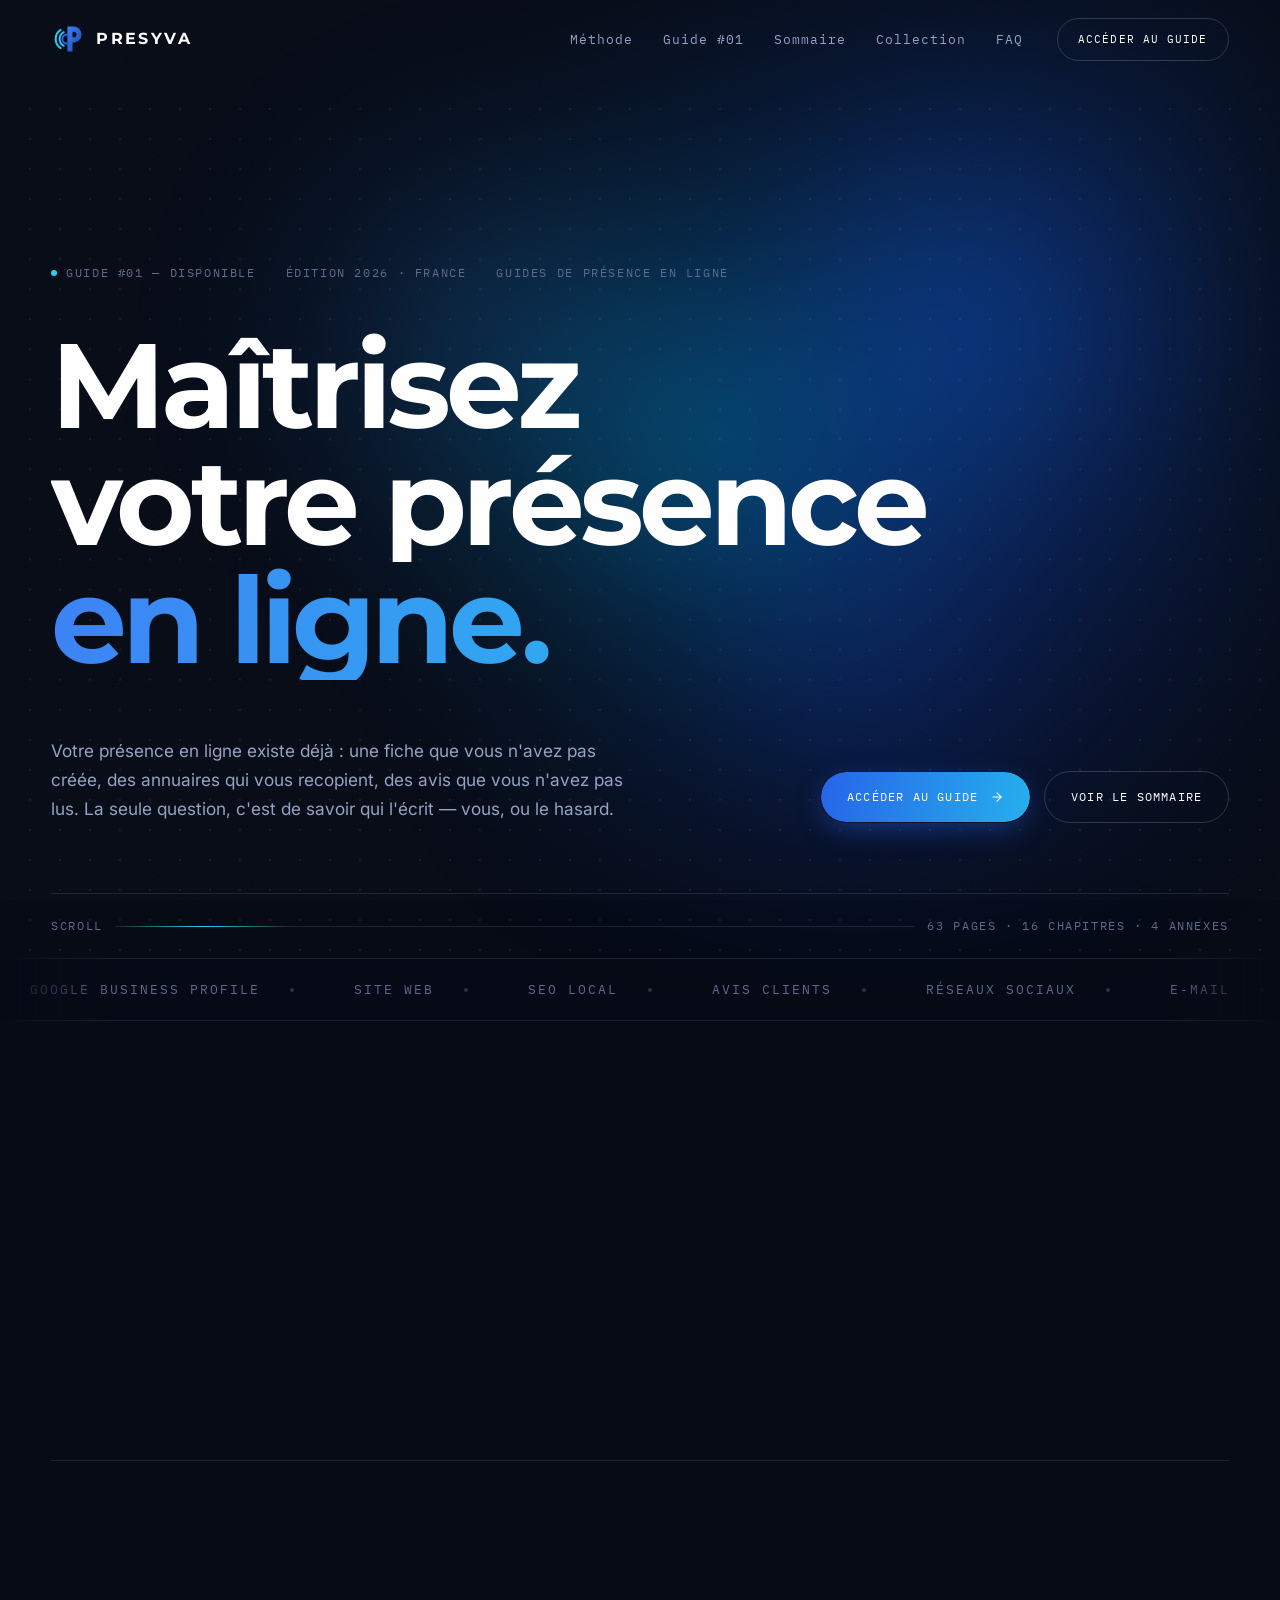
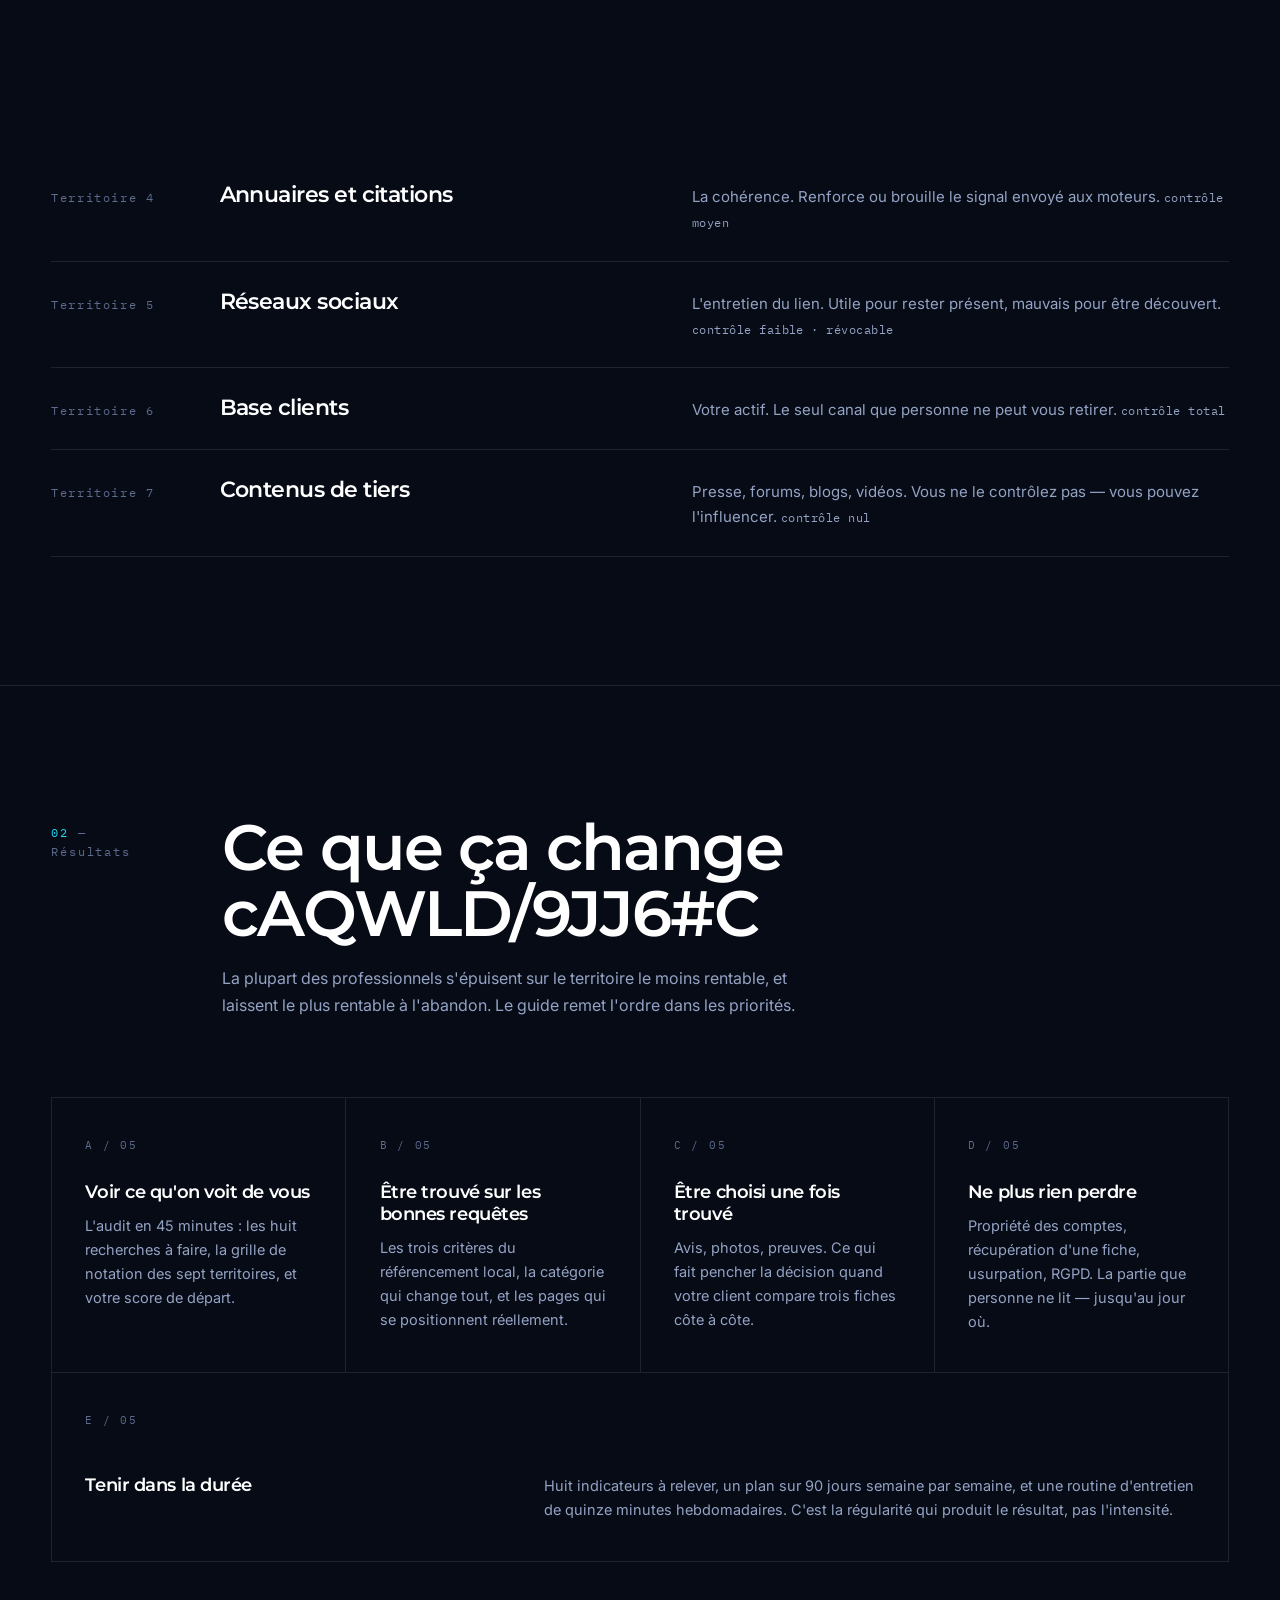
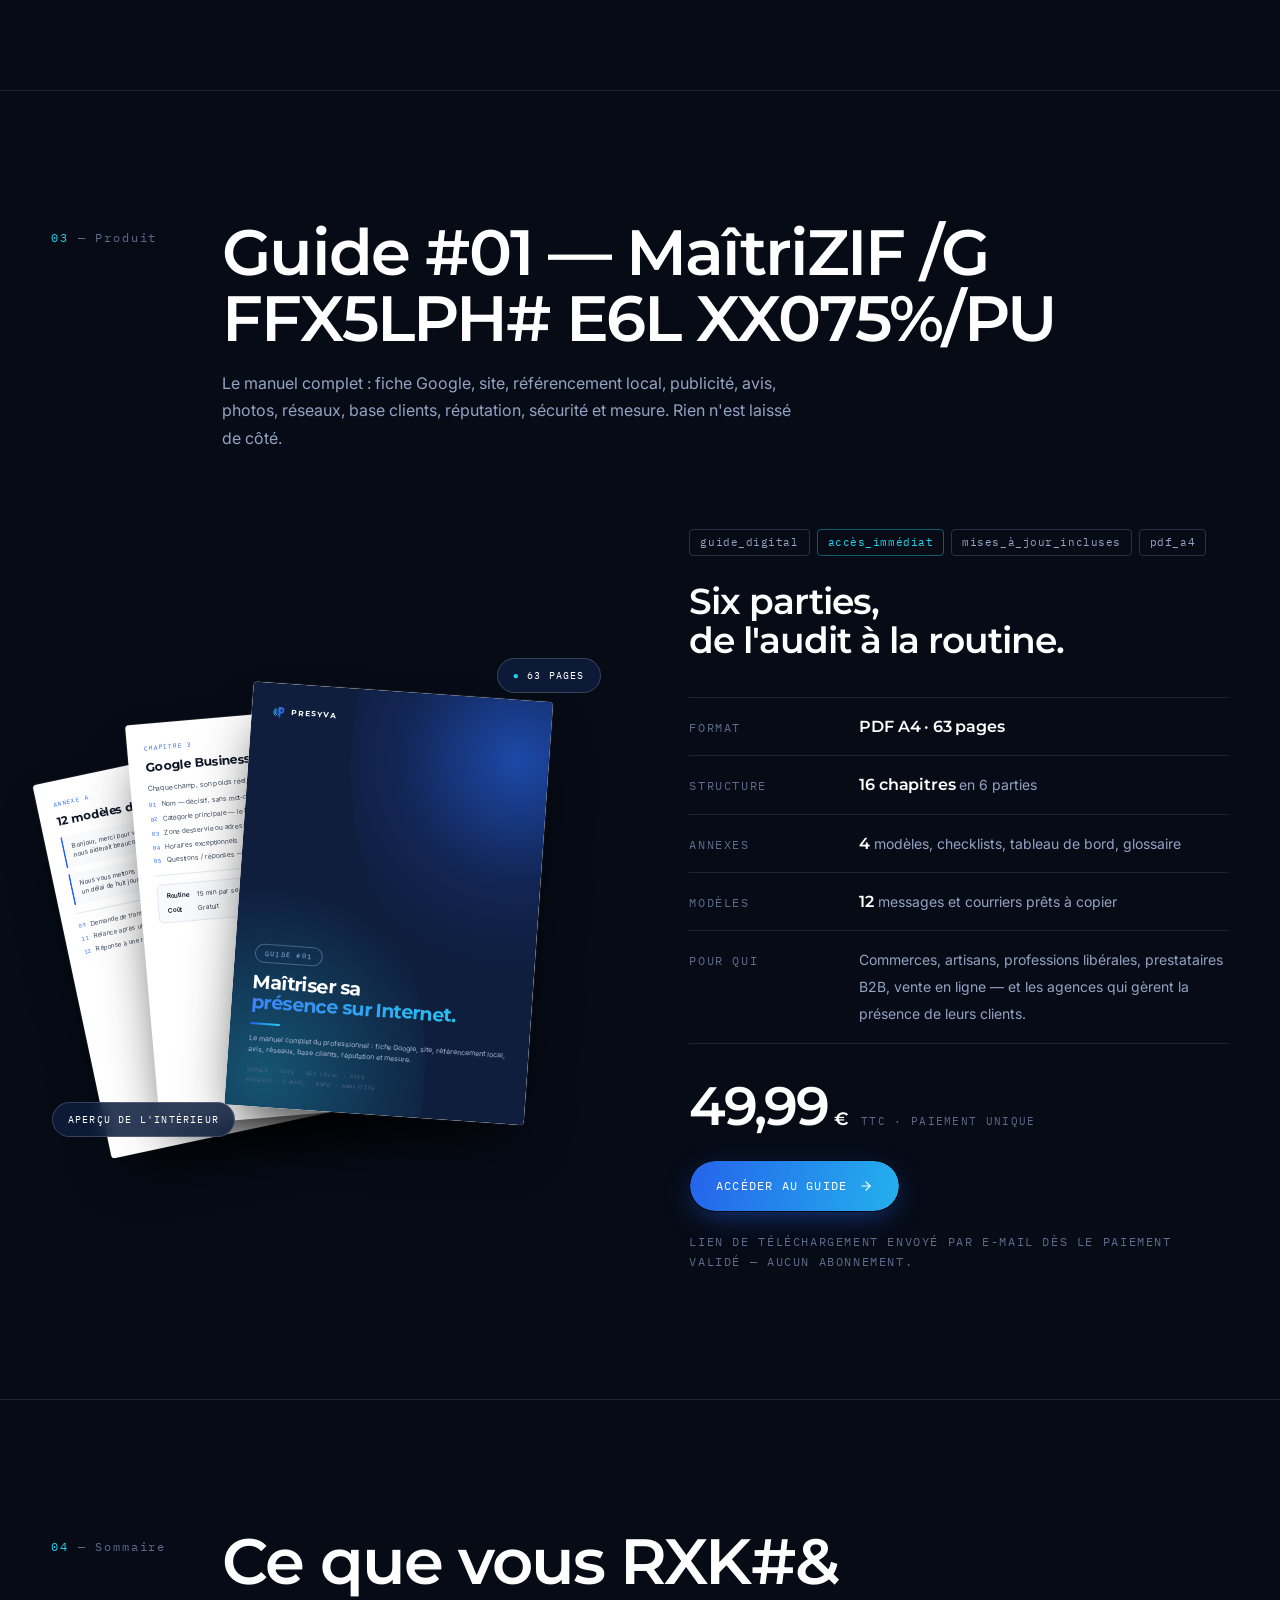
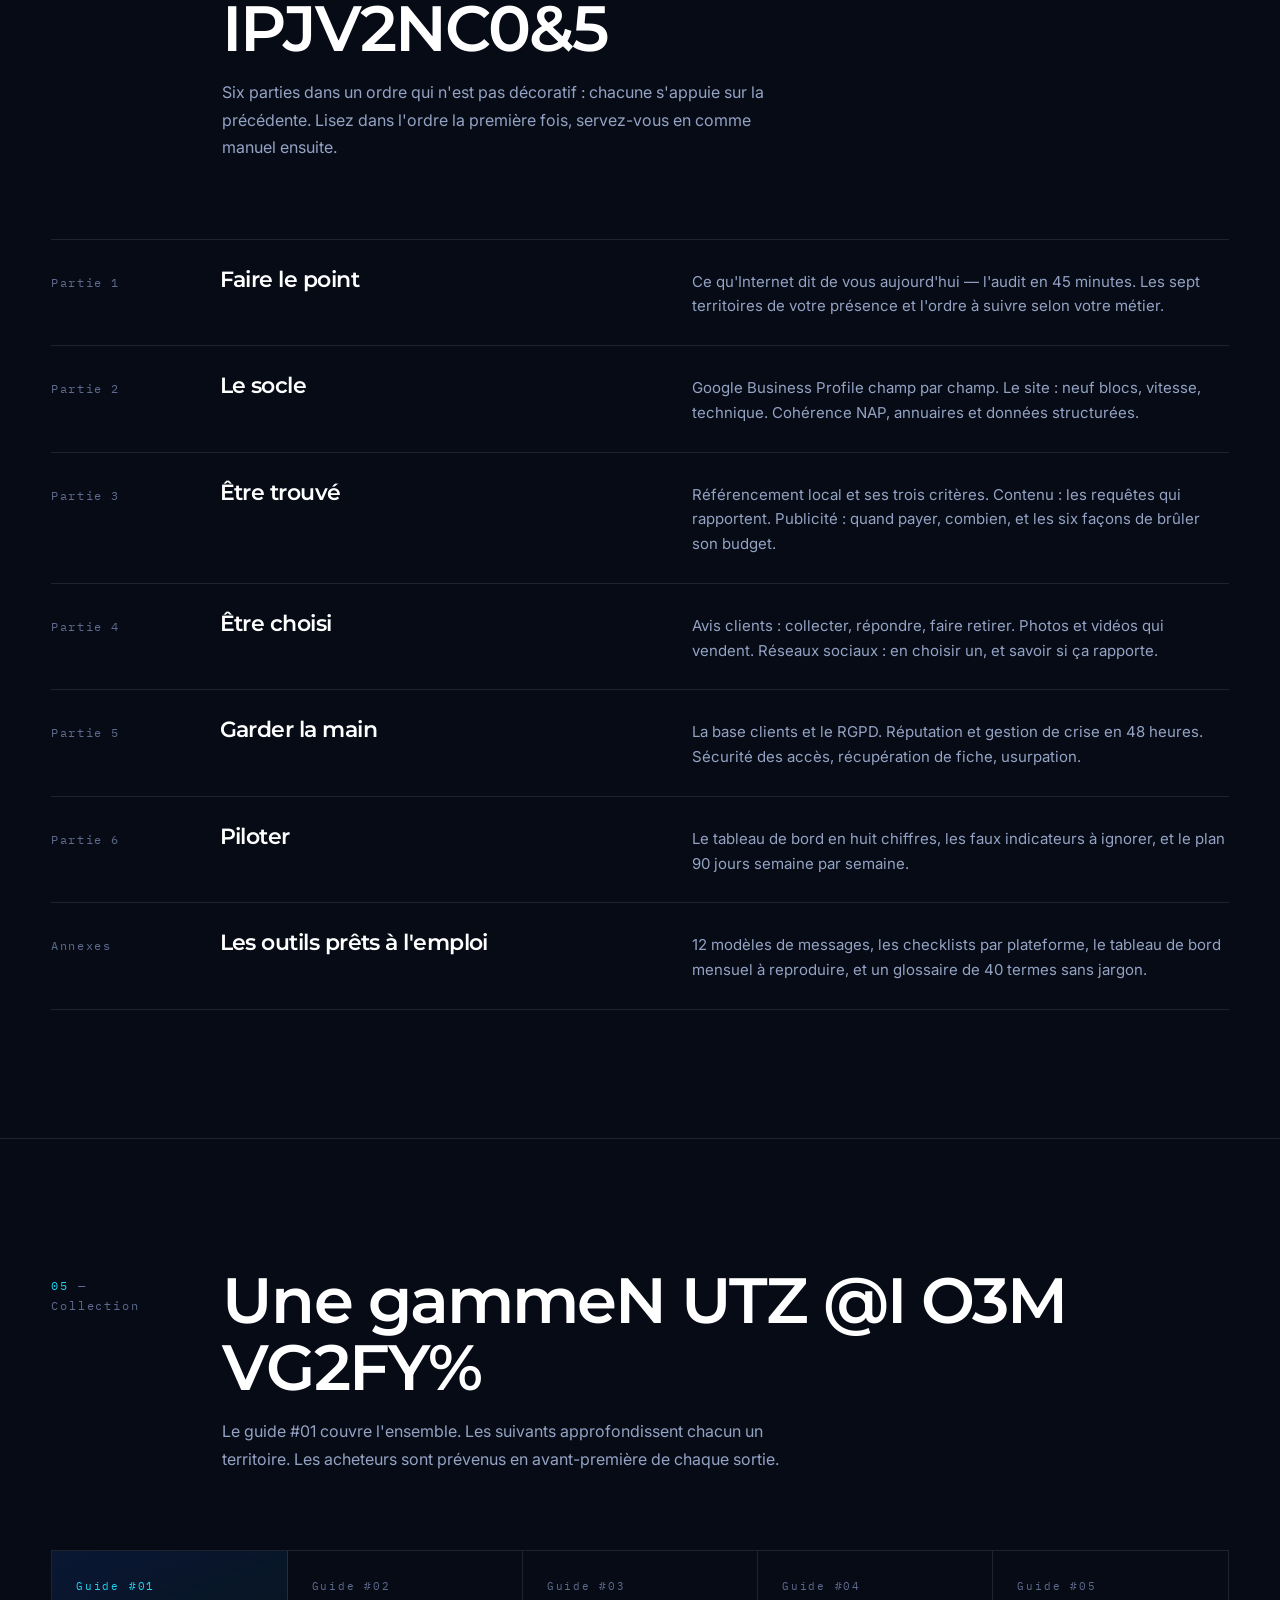
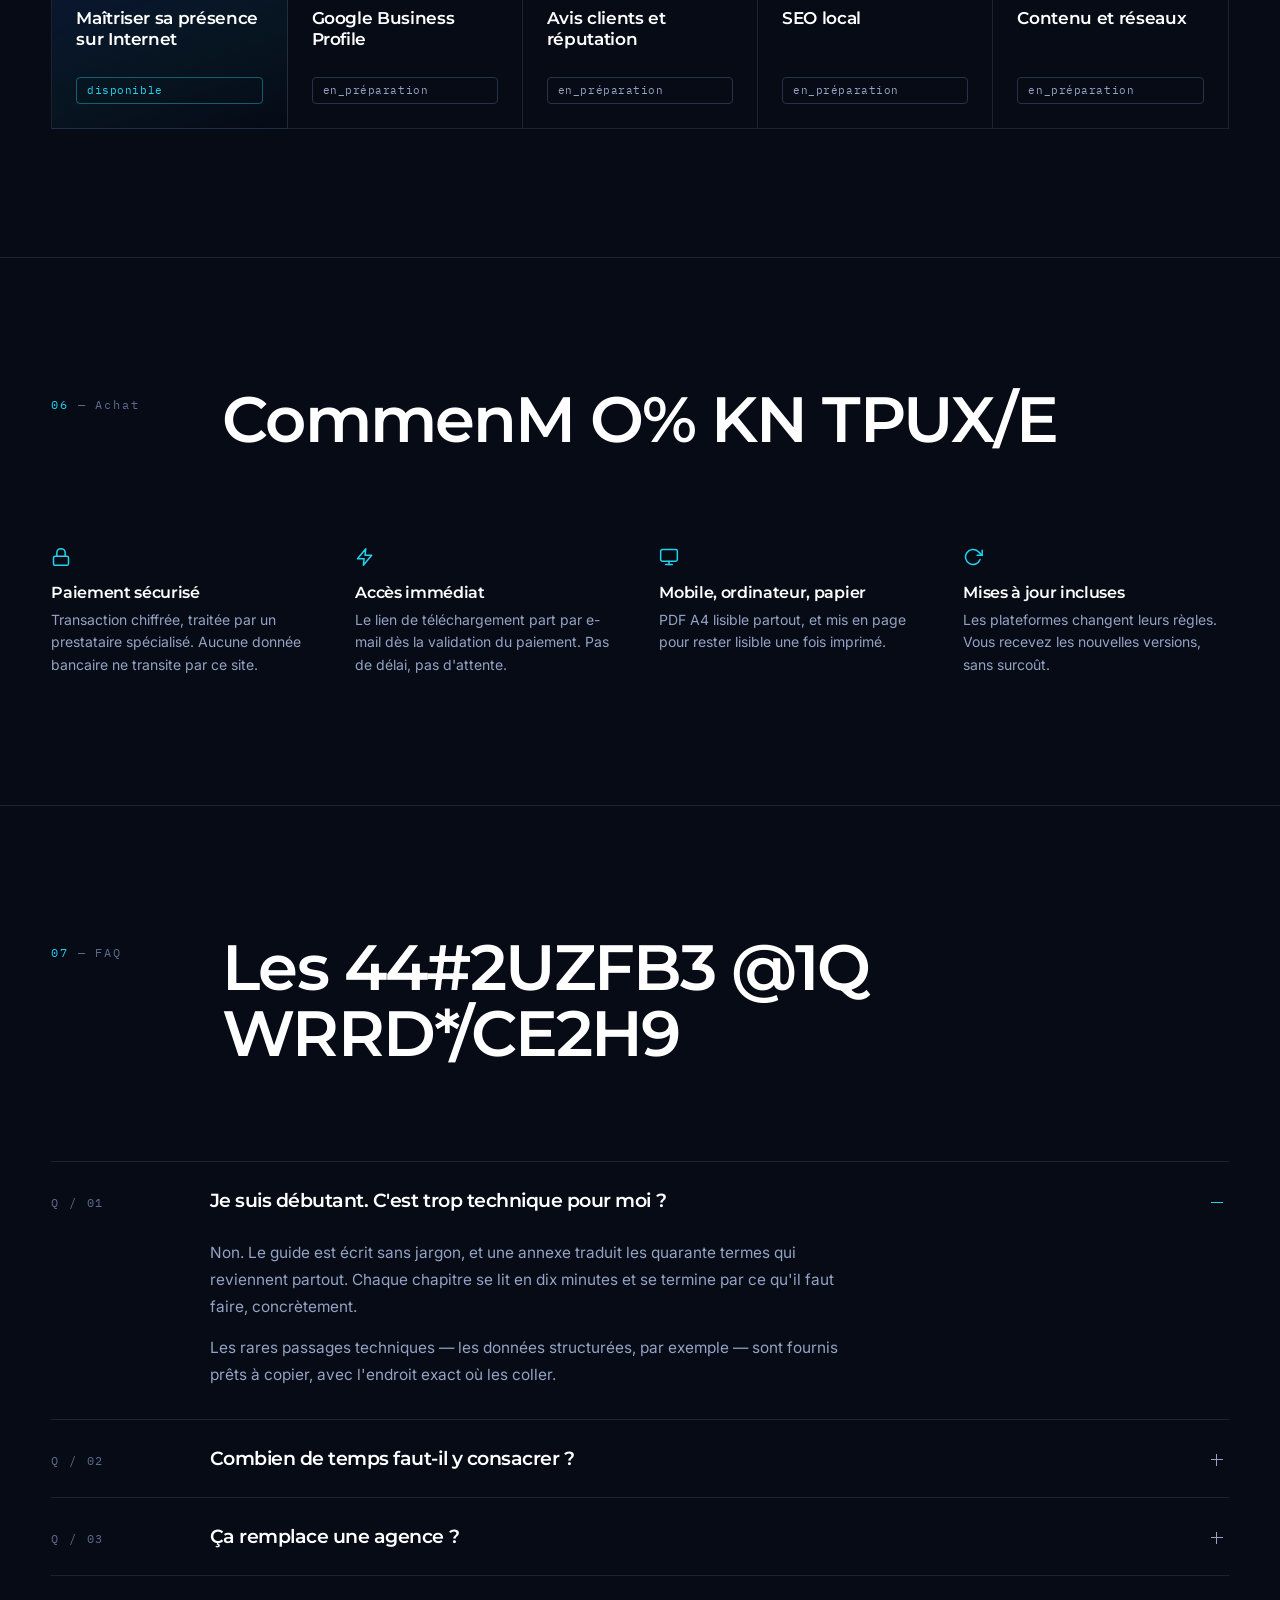
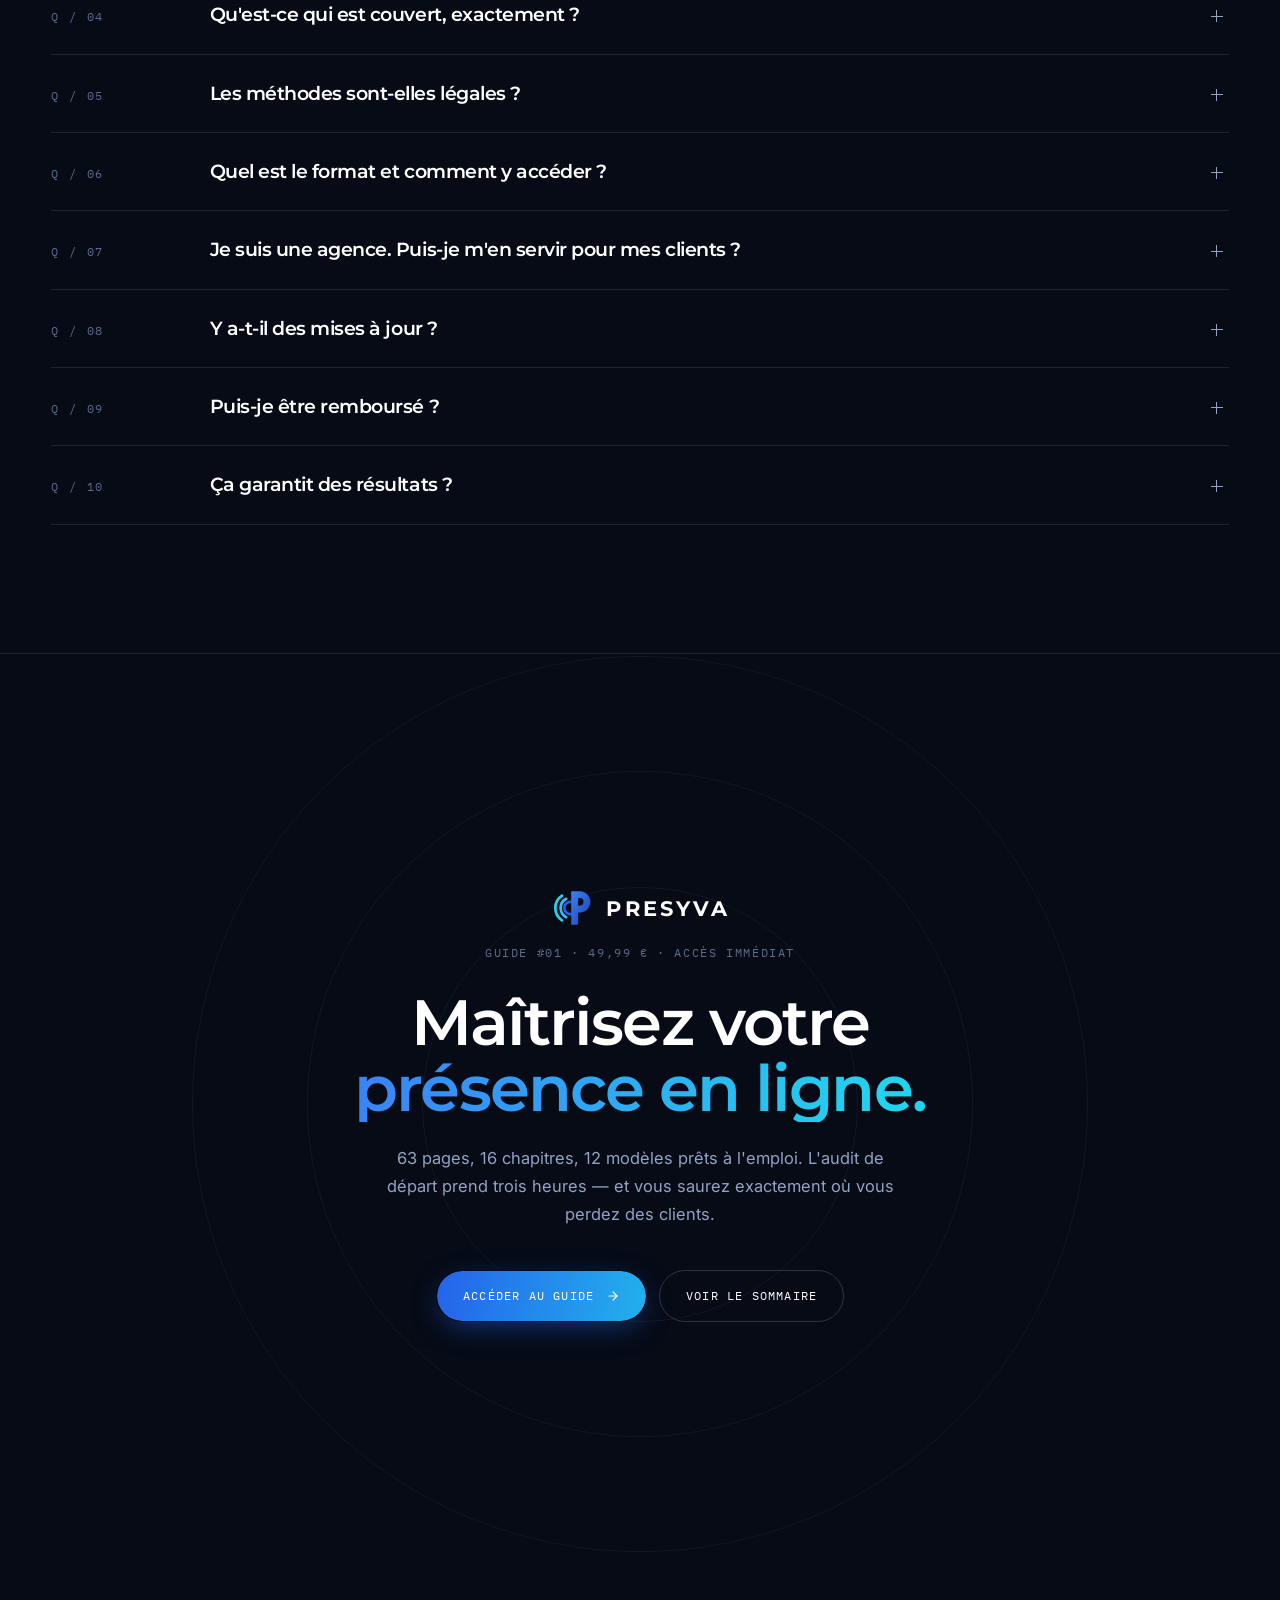
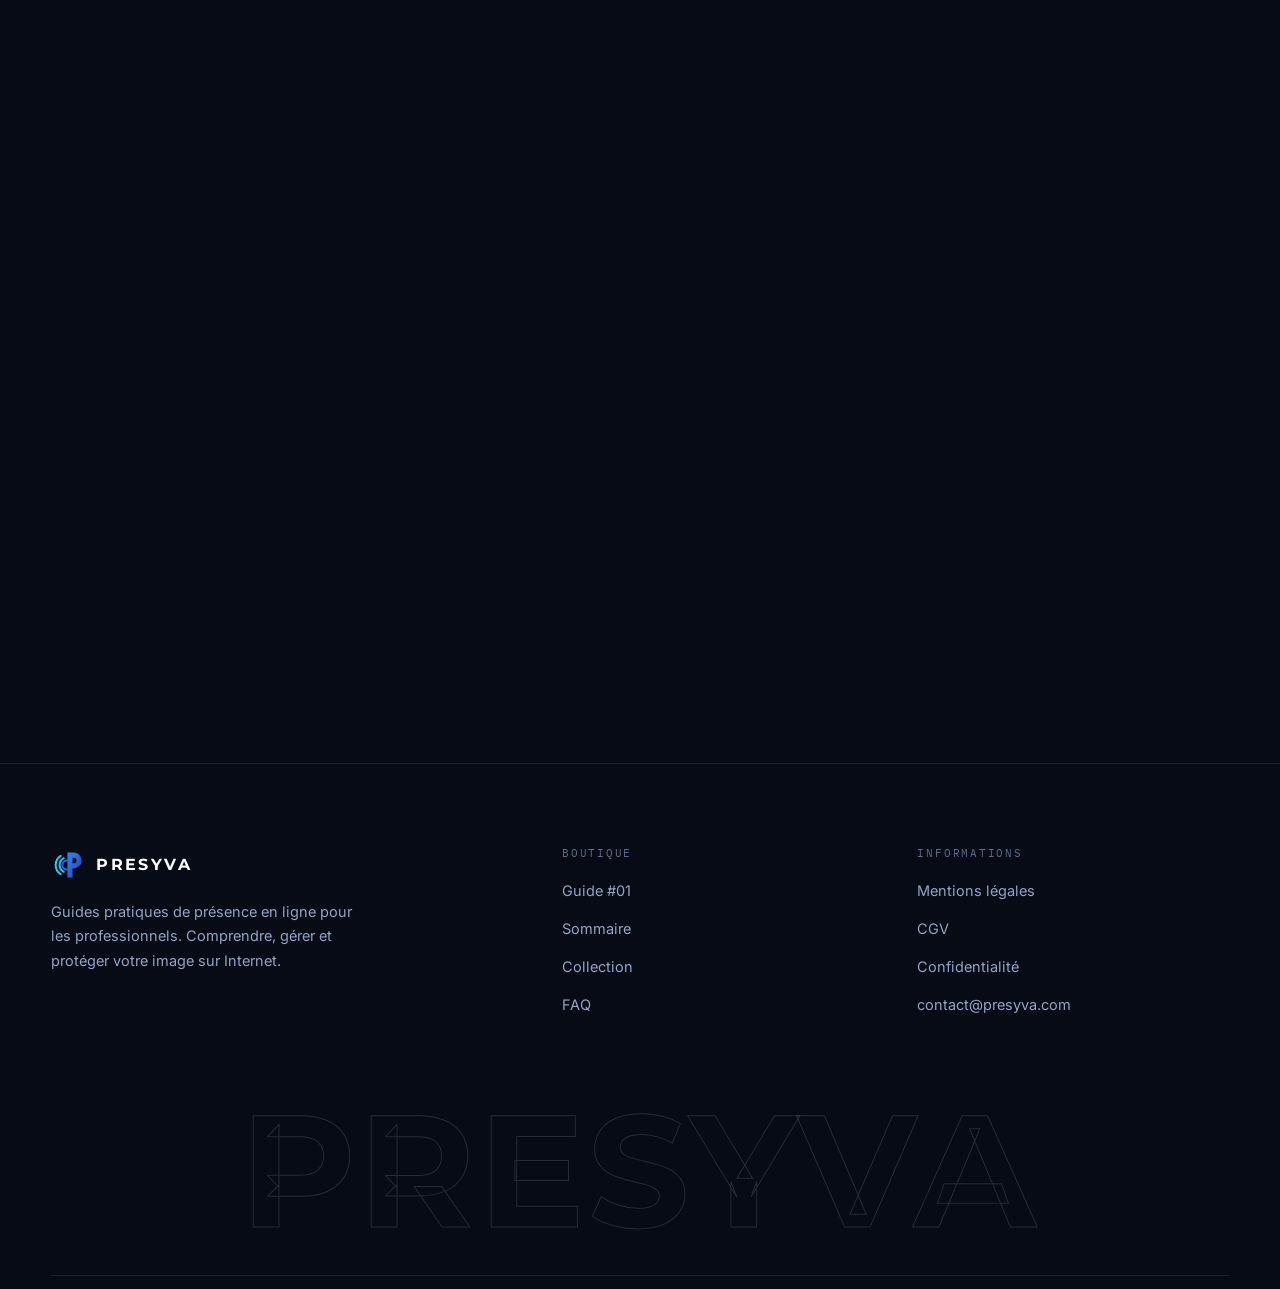
==== commit c01c245a: "Rebrand PRESYVA + nouveau guide #01 La marque AvisReset devient PRESYVA (slogan : maitrisez votre pr" ====
--- a/index.html
+++ b/index.html
@@ -3,29 +3,28 @@
 <head>
 <meta charset="UTF-8">
 <meta name="viewport" content="width=device-width, initial-scale=1">
-<title>AvisReset — Reprenez le contrôle de votre réputation en ligne</title>
-<meta name="description" content="Guides pratiques d'e-réputation pour les professionnels. Guide #01 : le protocole en 5 niveaux pour faire retirer les faux avis et neutraliser les avis injustifiés.">
-<meta name="theme-color" content="#05090F">
-<link rel="canonical" href="https://avisreset.com/">
+<title>PRESYVA — Maîtrisez votre présence en ligne</title>
+<meta name="description" content="Guides pratiques pour maîtriser sa présence sur Internet. Guide #01 : fiche Google, site, référencement local, avis clients, réseaux, base clients, réputation et sécurité. 63 pages, 16 chapitres.">
+<meta name="theme-color" content="#060B16">
+<link rel="canonical" href="https://bilouahdih-dotcom.github.io/presyva/">
 
 <meta property="og:type" content="website">
-<meta property="og:title" content="AvisReset — Reprenez le contrôle de votre réputation en ligne">
-<meta property="og:description" content="Guide #01 : le protocole en 5 niveaux pour faire retirer les faux avis et neutraliser les avis injustifiés.">
+<meta property="og:title" content="PRESYVA — Maîtrisez votre présence en ligne">
+<meta property="og:description" content="Guide #01 : le manuel complet de la présence en ligne. 63 pages, 16 chapitres, 4 annexes.">
 <meta property="og:locale" content="fr_FR">
 
-<link rel="icon" href="data:image/svg+xml,%3Csvg xmlns='http://www.w3.org/2000/svg' viewBox='0 0 64 64'%3E%3Cdefs%3E%3ClinearGradient id='g' x1='0' y1='0' x2='1' y2='1'%3E%3Cstop offset='0' stop-color='%23155EEF'/%3E%3Cstop offset='1' stop-color='%2318C7C8'/%3E%3C/linearGradient%3E%3C/defs%3E%3Crect width='64' height='64' rx='16' fill='url(%23g)'/%3E%3Ctext x='32' y='45' font-family='Arial' font-size='38' font-weight='bold' fill='%23fff' text-anchor='middle'%3EA%3C/text%3E%3C/svg%3E">
+<link rel="icon" href="data:image/svg+xml,%3Csvg xmlns='http://www.w3.org/2000/svg' viewBox='0 0 120 120'%3E%3Crect width='120' height='120' rx='26' fill='%230f1e3d'/%3E%3Cpath d='M34 92 A38 38 0 0 1 34 28' fill='none' stroke='%2322d3ee' stroke-width='7' stroke-linecap='round'/%3E%3Cpath d='M45 84 A27 27 0 0 1 45 36' fill='none' stroke='%2338bdf8' stroke-width='7' stroke-linecap='round'/%3E%3Cpath d='M56 76 A16 16 0 0 1 56 44' fill='none' stroke='%232563eb' stroke-width='7' stroke-linecap='round'/%3E%3Cpath d='M62 16 h18 a28 28 0 0 1 0 56 h-4 v32 h-18 V16 z M76 34 v20 h4 a10 10 0 0 0 0-20 z' fill='%233b82f6' fill-rule='evenodd'/%3E%3C/svg%3E">
 
 <link rel="preconnect" href="https://fonts.googleapis.com">
 <link rel="preconnect" href="https://fonts.gstatic.com" crossorigin>
-<link href="https://fonts.googleapis.com/css2?family=Manrope:wght@400;500;600;700;800&family=Inter:wght@400;500&family=IBM+Plex+Mono:wght@400;500&display=swap" rel="stylesheet">
+<link href="https://fonts.googleapis.com/css2?family=Montserrat:wght@500;600;700;800&family=Inter:wght@400;500&family=IBM+Plex+Mono:wght@400;500&display=swap" rel="stylesheet">
 
 <style>
 /* ══════════════════════════════════════════════════
-   AvisReset — boutique
-   DA : noir + monospace + hairlines (réf. alche.studio)
-   Couche animée : Aurora, Dot Field, Shiny Text,
-   Splash Cursor, Scramble (réf. reactbits.dev)
-   Tout est en canvas 2D / CSS natif — zéro dépendance.
+   PRESYVA — boutique
+   DA : navy quasi noir, monospace pour le méta-texte,
+   hairlines. Couche animée en canvas 2D / CSS natif.
+   Palette issue du logo : navy, bleu, cyan.
    ══════════════════════════════════════════════════ */
 
 *,*::before,*::after{box-sizing:border-box;margin:0;padding:0}
@@ -34,48 +33,40 @@
 button{font:inherit;color:inherit;background:none;border:none;cursor:pointer}
 
 :root{
-  --bg:#05090f;
-  --night:#081329;
+  --bg:#060b16;
+  --navy:#0f1e3d;
   --fg:#ffffff;
-  --fg-2:#98a2b3;
-  --fg-3:#5c6675;
+  --fg-2:#94a3c4;
+  --fg-3:#5d6b8c;
   --hair:rgba(255,255,255,.10);
   --hair-2:rgba(255,255,255,.17);
-  --blue:#2563eb;
-  --blue-lt:#60a5fa;
-  --teal:#18c7c8;
+  --blue:#1e40af;
+  --blue-2:#2563eb;
+  --blue-lt:#3b82f6;
+  --cyan:#22d3ee;
 
   --mono:"IBM Plex Mono",ui-monospace,SFMono-Regular,Consolas,monospace;
-  --disp:"Manrope","Aptos","Segoe UI",-apple-system,BlinkMacSystemFont,Arial,sans-serif;
+  --disp:"Montserrat","Aptos","Segoe UI",-apple-system,BlinkMacSystemFont,Arial,sans-serif;
   --body:"Inter","Aptos","Segoe UI",-apple-system,BlinkMacSystemFont,Arial,sans-serif;
 
   --maxw:1320px;
   --gut:clamp(20px,4vw,56px);
 }
 
-body{
-  background:var(--bg);color:var(--fg-2);
+body{background:var(--bg);color:var(--fg-2);
   font-family:var(--body);font-size:16px;line-height:1.7;
-  overflow-x:hidden;-webkit-font-smoothing:antialiased;
-}
-::selection{background:var(--blue);color:#fff}
+  overflow-x:hidden;-webkit-font-smoothing:antialiased}
+::selection{background:var(--blue-2);color:#fff}
 
 /* ─── couches de fond ─── */
-#aurora{
-  position:fixed;inset:0;width:100%;height:100%;z-index:0;pointer-events:none;
-  filter:blur(70px) saturate(135%);opacity:.85;
-}
-#grain{
-  position:fixed;inset:0;z-index:210;pointer-events:none;opacity:.036;
-  background-image:url("data:image/svg+xml,%3Csvg xmlns='http://www.w3.org/2000/svg' width='180' height='180'%3E%3Cfilter id='n'%3E%3CfeTurbulence type='fractalNoise' baseFrequency='.82' numOctaves='3' stitchTiles='stitch'/%3E%3C/filter%3E%3Crect width='180' height='180' filter='url(%23n)'/%3E%3C/svg%3E");
-}
-/* halo qui suit le curseur */
-#glow{
-  position:fixed;top:0;left:0;width:520px;height:520px;margin:-260px 0 0 -260px;
+#aurora{position:fixed;inset:0;width:100%;height:100%;z-index:0;pointer-events:none;
+  filter:blur(70px) saturate(135%);opacity:.85}
+#grain{position:fixed;inset:0;z-index:210;pointer-events:none;opacity:.036;
+  background-image:url("data:image/svg+xml,%3Csvg xmlns='http://www.w3.org/2000/svg' width='180' height='180'%3E%3Cfilter id='n'%3E%3CfeTurbulence type='fractalNoise' baseFrequency='.82' numOctaves='3' stitchTiles='stitch'/%3E%3C/filter%3E%3Crect width='180' height='180' filter='url(%23n)'/%3E%3C/svg%3E")}
+#glow{position:fixed;top:0;left:0;width:520px;height:520px;margin:-260px 0 0 -260px;
   border-radius:50%;z-index:1;pointer-events:none;opacity:0;
-  background:radial-gradient(circle,rgba(37,99,235,.22) 0%,rgba(24,199,200,.09) 38%,rgba(5,9,15,0) 68%);
-  transition:opacity .5s ease;will-change:transform;
-}
+  background:radial-gradient(circle,rgba(37,99,235,.22) 0%,rgba(34,211,238,.09) 38%,rgba(6,11,22,0) 68%);
+  transition:opacity .5s ease;will-change:transform}
 body > header,body > section,body > footer,body > .marq{position:relative;z-index:2}
 
 /* ─── primitives ─── */
@@ -84,99 +75,82 @@
   letter-spacing:.14em;text-transform:uppercase;color:var(--fg-3)}
 .mono-lo{font-family:var(--mono);font-size:12px;letter-spacing:.04em;text-transform:none;color:var(--fg-2)}
 
-h1,h2,h3,h4{font-family:var(--disp);color:var(--fg);font-weight:500;letter-spacing:-.035em;line-height:1}
-.disp-xl{font-size:clamp(3.1rem,10.5vw,9.5rem)}
-.disp-lg{font-size:clamp(2.3rem,5.6vw,4.6rem);line-height:1.02}
-.disp-md{font-size:clamp(1.6rem,3vw,2.5rem);line-height:1.06}
+h1,h2,h3,h4{font-family:var(--disp);color:var(--fg);font-weight:600;letter-spacing:-.03em;line-height:1.02}
+.disp-xl{font-size:clamp(2.9rem,9.4vw,8.4rem);font-weight:700;letter-spacing:-.04em;line-height:.98}
+.disp-lg{font-size:clamp(2.1rem,5vw,4.1rem);line-height:1.04;font-weight:600}
+.disp-md{font-size:clamp(1.5rem,2.8vw,2.3rem);line-height:1.08;font-weight:600}
 p{margin:0}
 strong{color:var(--fg);font-weight:500}
 a{color:inherit;text-decoration:none}
 
-/* ─── texte dégradé + balayage brillant (Shiny Text) ─── */
-.grad{
-  background:linear-gradient(96deg,var(--blue-lt) 0%,var(--teal) 92%);
-  -webkit-background-clip:text;background-clip:text;color:transparent;
-  position:relative;
-}
+.grad{background:linear-gradient(96deg,var(--blue-lt) 0%,var(--cyan) 92%);
+  -webkit-background-clip:text;background-clip:text;color:transparent}
 .shiny{position:relative;display:inline-block}
-.shiny::after{
-  content:"";position:absolute;inset:0;pointer-events:none;
+.shiny::after{content:"";position:absolute;inset:0;pointer-events:none;
   background:linear-gradient(105deg,transparent 38%,rgba(255,255,255,.55) 50%,transparent 62%);
-  background-size:280% 100%;
-  -webkit-mask:linear-gradient(#000,#000);
-  mix-blend-mode:overlay;
-  animation:shine 5.5s ease-in-out infinite;
-}
+  background-size:280% 100%;mix-blend-mode:overlay;animation:shine 5.5s ease-in-out infinite}
 @keyframes shine{0%{background-position:220% 0}55%,100%{background-position:-120% 0}}
 
-/* ─── boutons (magnétiques) ─── */
-.btn{
-  display:inline-flex;align-items:center;gap:12px;
+/* ─── boutons ─── */
+.btn{display:inline-flex;align-items:center;gap:12px;
   font-family:var(--mono);font-size:12px;letter-spacing:.1em;text-transform:uppercase;
   color:var(--fg);border:1px solid var(--hair-2);border-radius:999px;
   padding:15px 26px;position:relative;overflow:hidden;
   transition:color .3s ease,border-color .3s ease,transform .25s cubic-bezier(.22,1,.36,1);
-  will-change:transform;
-}
+  will-change:transform}
 .btn > *{position:relative;z-index:1}
-.btn::before{
-  content:"";position:absolute;inset:0;border-radius:999px;
-  background:linear-gradient(100deg,var(--blue) 0%,var(--teal) 140%);
-  transform:translateY(101%);transition:transform .4s cubic-bezier(.22,1,.36,1);
-}
+.btn::before{content:"";position:absolute;inset:0;border-radius:999px;
+  background:linear-gradient(100deg,var(--blue-2) 0%,var(--cyan) 145%);
+  transform:translateY(101%);transition:transform .4s cubic-bezier(.22,1,.36,1)}
 .btn:hover{border-color:transparent;color:#fff}
 .btn:hover::before{transform:translateY(0)}
 .btn .arw{width:14px;height:14px;transition:transform .3s ease}
 .btn:hover .arw{transform:translateX(4px)}
-.btn-solid{border-color:transparent;color:#fff;
-  box-shadow:0 8px 30px -8px rgba(37,99,235,.6)}
+.btn-solid{border-color:transparent;color:#fff;box-shadow:0 8px 30px -8px rgba(37,99,235,.6)}
 .btn-solid::before{transform:translateY(0)}
 .btn-solid:hover::before{filter:brightness(1.15)}
 
-/* ─── tags ─── */
 .tag{display:inline-block;font-family:var(--mono);font-size:11px;letter-spacing:.05em;
-  color:var(--fg-2);border:1px solid #2b3340;border-radius:4px;padding:3px 10px}
+  color:var(--fg-2);border:1px solid #26324a;border-radius:4px;padding:3px 10px}
 .tag-row{display:flex;flex-wrap:wrap;gap:7px}
-.tag.on{color:var(--teal);border-color:rgba(24,199,200,.4)}
+.tag.on{color:var(--cyan);border-color:rgba(34,211,238,.4)}
 
 #prog{position:fixed;top:0;left:0;height:2px;width:100%;z-index:220;
   transform:scaleX(0);transform-origin:0 50%;
-  background:linear-gradient(90deg,var(--blue),var(--teal))}
+  background:linear-gradient(90deg,var(--blue-2),var(--cyan))}
 
 /* ─── header ─── */
 header{position:fixed;top:0;left:0;right:0;z-index:80;
   transition:background .35s ease,border-color .35s ease;border-bottom:1px solid transparent}
-header.stuck{background:rgba(5,9,15,.72);backdrop-filter:blur(18px);border-bottom-color:var(--hair)}
-.nav{display:flex;align-items:center;gap:34px;height:76px}
+header.stuck{background:rgba(6,11,22,.74);backdrop-filter:blur(18px);border-bottom-color:var(--hair)}
+.nav{display:flex;align-items:center;gap:34px;height:78px}
 .nav-links{display:flex;gap:30px;margin-left:auto;list-style:none}
 .nav-links a{font-family:var(--mono);font-size:12.5px;letter-spacing:.08em;color:var(--fg-2);
   position:relative;padding:4px 0;transition:color .25s ease}
-.nav-links a::after{content:"";position:absolute;left:0;right:0;bottom:0;height:1px;background:var(--teal);
+.nav-links a::after{content:"";position:absolute;left:0;right:0;bottom:0;height:1px;background:var(--cyan);
   transform:scaleX(0);transform-origin:100% 50%;transition:transform .34s cubic-bezier(.22,1,.36,1)}
 .nav-links a:hover{color:var(--fg)}
 .nav-links a:hover::after{transform:scaleX(1);transform-origin:0 50%}
 .nav .btn{padding:11px 20px;font-size:11px}
-@media(max-width:960px){.nav-links{display:none}.nav .btn{margin-left:auto}}
-
+@media(max-width:980px){.nav-links{display:none}.nav .btn{margin-left:auto}}
+
+/* ─── logo ─── */
 .brand{display:flex;align-items:center;gap:11px}
-.brand-mark{width:30px;height:30px;border-radius:9px;flex:none;
-  background:linear-gradient(135deg,#155eef 0%,#2563eb 52%,#18c7c8 100%);
-  display:grid;place-items:center;font-family:var(--disp);font-weight:800;font-size:15px;color:#fff}
-.brand-name{font-family:var(--disp);font-size:18px;font-weight:700;letter-spacing:-.03em;color:var(--fg)}
-.brand-name em{font-style:normal;color:var(--teal)}
+.brand svg{width:34px;height:34px;flex:none}
+.brand .wm{font-family:var(--disp);font-size:16px;font-weight:700;letter-spacing:.15em;color:var(--fg)}
+.brand.lg svg{width:46px;height:46px}
+.brand.lg .wm{font-size:21px}
 
 /* ═════════ HERO ═════════ */
-.hero{padding:176px 0 0;overflow:hidden}
+.hero{padding:184px 0 0;overflow:hidden}
 #dots{position:absolute;inset:0;width:100%;height:100%;z-index:0;pointer-events:none;opacity:.9}
 .hero .wrap{position:relative;z-index:1}
-
 .hero-meta{display:flex;flex-wrap:wrap;gap:16px 30px;align-items:center;margin-bottom:44px}
 .hero-meta .m{display:flex;align-items:center;gap:9px}
-.hero-meta .dot{width:6px;height:6px;border-radius:50%;background:var(--teal);
-  box-shadow:0 0 0 0 rgba(24,199,200,.55);animation:pulse 2.6s infinite}
-@keyframes pulse{70%{box-shadow:0 0 0 9px rgba(24,199,200,0)}100%{box-shadow:0 0 0 0 rgba(24,199,200,0)}}
-
-/* révélation ligne par ligne : animation CSS pure, aucune dépendance à `load` */
+.hero-meta .dot{width:6px;height:6px;border-radius:50%;background:var(--cyan);
+  box-shadow:0 0 0 0 rgba(34,211,238,.55);animation:pulse 2.6s infinite}
+@keyframes pulse{70%{box-shadow:0 0 0 9px rgba(34,211,238,0)}100%{box-shadow:0 0 0 0 rgba(34,211,238,0)}}
+
 .hero h1 .ln{display:block;overflow:hidden}
 .hero h1 .ln > span{display:block;transform:translateY(104%);
   animation:rise 1.05s cubic-bezier(.19,1,.22,1) .12s forwards}
@@ -193,44 +167,43 @@
 .scroller{display:flex;align-items:center;gap:12px;padding:22px 0;border-top:1px solid var(--hair)}
 .scroller .line{position:relative;flex:1;height:1px;background:var(--hair);overflow:hidden}
 .scroller .line::after{content:"";position:absolute;top:0;left:0;height:1px;width:22%;
-  background:linear-gradient(90deg,transparent,var(--teal),transparent);
+  background:linear-gradient(90deg,transparent,var(--cyan),transparent);
   animation:sweep 3.4s cubic-bezier(.6,.05,.35,.95) infinite}
 @keyframes sweep{0%{left:-24%}100%{left:102%}}
 
 /* ═════════ MARQUEE ═════════ */
 .marq{border-top:1px solid var(--hair);border-bottom:1px solid var(--hair);
-  overflow:hidden;padding:20px 0;background:rgba(5,9,15,.5);
+  overflow:hidden;padding:20px 0;background:rgba(6,11,22,.5);
   -webkit-mask-image:linear-gradient(90deg,transparent,#000 9%,#000 91%,transparent);
   mask-image:linear-gradient(90deg,transparent,#000 9%,#000 91%,transparent)}
-.marq-track{display:flex;width:max-content;animation:slide 34s linear infinite}
+.marq-track{display:flex;width:max-content;animation:slide 36s linear infinite}
 .marq:hover .marq-track{animation-play-state:paused}
 @keyframes slide{to{transform:translateX(-50%)}}
 .marq-track span{font-family:var(--mono);font-size:12.5px;letter-spacing:.16em;text-transform:uppercase;
   color:var(--fg-3);padding:0 30px;display:flex;align-items:center;gap:30px;white-space:nowrap}
-.marq-track span::after{content:"";width:4px;height:4px;border-radius:50%;background:#28303c}
+.marq-track span::after{content:"";width:4px;height:4px;border-radius:50%;background:#26324a}
 
 /* ═════════ SECTIONS ═════════ */
 .sec{padding:clamp(84px,10vw,150px) 0}
-.sec + .sec,.sec.top-line{border-top:1px solid var(--hair)}
+.sec + .sec{border-top:1px solid var(--hair)}
 .sec-head{display:grid;grid-template-columns:120px 1fr;gap:clamp(20px,4vw,60px);
   margin-bottom:clamp(46px,6vw,80px)}
 @media(max-width:760px){.sec-head{grid-template-columns:1fr;gap:18px}}
 .sec-head .idx{font-family:var(--mono);font-size:11.5px;letter-spacing:.16em;color:var(--fg-3);padding-top:9px}
-.sec-head .idx b{color:var(--teal);font-weight:400}
+.sec-head .idx b{color:var(--cyan);font-weight:400}
 .sec-head h2{margin-bottom:18px}
 .sec-head .note{max-width:58ch;font-size:16px;line-height:1.72}
 
-/* ─── lignes éditoriales ─── */
 .rows{border-top:1px solid var(--hair)}
-.row{display:grid;grid-template-columns:120px 1.05fr 1.3fr;gap:clamp(16px,3vw,44px);
+.row{display:grid;grid-template-columns:130px 1.05fr 1.3fr;gap:clamp(16px,3vw,44px);
   padding:26px 0;border-bottom:1px solid var(--hair);align-items:baseline;position:relative}
-@media(max-width:860px){.row{grid-template-columns:64px 1fr;row-gap:8px}.row .rdesc{grid-column:2/-1}}
+@media(max-width:860px){.row{grid-template-columns:70px 1fr;row-gap:8px}.row .rdesc{grid-column:2/-1}}
 .row::before{content:"";position:absolute;left:calc(var(--gut) * -1);right:calc(var(--gut) * -1);
-  top:0;bottom:0;background:linear-gradient(90deg,rgba(37,99,235,.09),rgba(24,199,200,.03) 60%,transparent);
+  top:0;bottom:0;background:linear-gradient(90deg,rgba(37,99,235,.09),rgba(34,211,238,.03) 60%,transparent);
   opacity:0;transition:opacity .35s ease;pointer-events:none}
 .row:hover::before{opacity:1}
-.row .rnum{font-family:var(--mono);font-size:11.5px;letter-spacing:.16em;color:var(--fg-3);transition:color .3s ease}
-.row:hover .rnum{color:var(--teal)}
+.row .rnum{font-family:var(--mono);font-size:11.5px;letter-spacing:.14em;color:var(--fg-3);transition:color .3s ease}
+.row:hover .rnum{color:var(--cyan)}
 .row h3{font-size:clamp(1.05rem,1.7vw,1.42rem);font-weight:600;letter-spacing:-.025em;line-height:1.22;
   transition:transform .35s cubic-bezier(.22,1,.36,1)}
 .row:hover h3{transform:translateX(8px)}
@@ -241,48 +214,50 @@
 @media(max-width:980px){.prod{grid-template-columns:1fr;gap:60px}}
 .prod > *{min-width:0}
 
-/* éventail d'aperçus de pages */
 .fan{position:relative;height:clamp(420px,42vw,540px);perspective:1900px;
   max-width:560px;margin:0 auto;width:100%}
-.pg{
-  position:absolute;top:50%;left:50%;width:min(300px,62%);aspect-ratio:1/1.414;
+.pg{position:absolute;top:50%;left:50%;width:min(300px,62%);aspect-ratio:1/1.414;
   background:#fff;border-radius:4px;overflow:hidden;
   box-shadow:0 30px 60px -18px rgba(0,0,0,.85),0 0 0 1px rgba(255,255,255,.07);
   transform-origin:50% 100%;transition:transform .8s cubic-bezier(.22,1,.36,1);
-  padding:20px 18px;font-family:var(--body);color:#344054;
-}
+  padding:20px 18px;font-family:var(--body);color:#334155}
 .pg-1{transform:translate(-50%,-50%) rotate(-12deg) translateX(-30%) scale(.9)}
 .pg-2{transform:translate(-50%,-50%) rotate(-5deg) translateX(-10%) scale(.95)}
 .pg-3{transform:translate(-50%,-50%) rotate(4deg) translateX(14%)}
 .fan:hover .pg-1{transform:translate(-50%,-50%) rotate(-16deg) translateX(-42%) scale(.9)}
 .fan:hover .pg-2{transform:translate(-50%,-50%) rotate(-7deg) translateX(-15%) scale(.95)}
 .fan:hover .pg-3{transform:translate(-50%,-50%) rotate(6deg) translateX(20%)}
-.pg .h{font-family:var(--disp);font-weight:800;color:#101828;letter-spacing:-.02em;
+.pg .h{font-family:var(--disp);font-weight:700;color:#0f172a;letter-spacing:-.02em;
   font-size:13px;line-height:1.2;margin-bottom:9px}
 .pg .k{font-family:var(--mono);font-size:6.5px;letter-spacing:.16em;text-transform:uppercase;
   color:#2563eb;margin-bottom:7px}
-.pg .t{font-size:7.4px;line-height:1.55;color:#475467;margin-bottom:7px}
-.pg .hr{height:1px;background:#e4e7ec;margin:9px 0}
+.pg .t{font-size:7.4px;line-height:1.55;color:#475569;margin-bottom:7px}
+.pg .hr{height:1px;background:#e2e8f0;margin:9px 0}
 .pg .quote{border-left:2px solid #2563eb;background:#f8fafc;border-radius:0 4px 4px 0;
-  padding:7px 9px;font-size:7px;line-height:1.5;color:#344054;margin-bottom:7px}
-.pg .li{display:flex;gap:5px;font-size:7.2px;line-height:1.5;margin-bottom:4px;color:#475467}
+  padding:7px 9px;font-size:7px;line-height:1.5;color:#334155;margin-bottom:7px}
+.pg .li{display:flex;gap:5px;font-size:7.2px;line-height:1.5;margin-bottom:4px;color:#475569}
 .pg .li i{font-style:normal;color:#2563eb;font-family:var(--mono);font-size:6px;flex:none;padding-top:1px}
-.pg .box{border:1px solid #e4e7ec;border-radius:5px;padding:7px 9px;background:#f8fafc}
+.pg .box{border:1px solid #e2e8f0;border-radius:5px;padding:7px 9px;background:#f8fafc}
 .pg .cell{display:grid;grid-template-columns:auto 1fr;gap:5px 8px;font-size:6.8px;line-height:1.5}
-.pg .cell b{color:#101828;font-weight:600}
-.pg .cover{position:absolute;inset:0;background:var(--night);padding:22px 20px;
-  display:flex;flex-direction:column;color:#fff}
-.pg .cover .bt{font-family:var(--disp);font-weight:800;font-size:22px;line-height:1.04;
-  letter-spacing:-.04em;margin-bottom:10px}
+.pg .cell b{color:#0f172a;font-weight:600}
+.pg .cover{position:absolute;inset:0;background:var(--navy);padding:22px 20px;
+  display:flex;flex-direction:column;color:#fff;overflow:hidden}
+.pg .cover::before{content:"";position:absolute;top:-42%;right:-46%;width:112%;height:112%;border-radius:50%;
+  background:radial-gradient(circle,rgba(37,99,235,.62) 0%,rgba(30,64,175,.2) 42%,rgba(15,30,61,0) 72%)}
+.pg .cover::after{content:"";position:absolute;bottom:-46%;left:-42%;width:108%;height:108%;border-radius:50%;
+  background:radial-gradient(circle,rgba(34,211,238,.3) 0%,rgba(34,211,238,0) 66%)}
+.pg .cover > *{position:relative;z-index:1}
+.pg .cover .bt{font-family:var(--disp);font-weight:700;font-size:19px;line-height:1.06;
+  letter-spacing:-.03em;margin-bottom:10px}
 .pg .cover .bt em{font-style:normal;display:block;
-  background:linear-gradient(100deg,#60a5fa,#18c7c8);-webkit-background-clip:text;background-clip:text;color:transparent}
+  background:linear-gradient(100deg,#3b82f6,#22d3ee);-webkit-background-clip:text;background-clip:text;color:transparent}
 
 .badge-float{position:absolute;z-index:3;font-family:var(--mono);font-size:10px;letter-spacing:.12em;
-  text-transform:uppercase;color:var(--fg);background:rgba(8,19,41,.86);backdrop-filter:blur(8px);
+  text-transform:uppercase;color:var(--fg);background:rgba(15,30,61,.86);backdrop-filter:blur(8px);
   border:1px solid var(--hair-2);border-radius:999px;padding:8px 15px}
 .badge-float.a{top:5%;right:2%}
 .badge-float.b{bottom:6%;left:0}
-.badge-float .d{color:var(--teal)}
+.badge-float .d{color:var(--cyan)}
 
 .specs{border-top:1px solid var(--hair);margin:38px 0}
 .specs .sp{display:grid;grid-template-columns:150px 1fr;gap:20px;
@@ -294,9 +269,9 @@
 
 .buy{display:flex;flex-wrap:wrap;align-items:center;gap:26px;margin-top:34px}
 .price{display:flex;align-items:baseline;gap:7px}
-.price .a{font-family:var(--disp);font-size:clamp(2.5rem,4.4vw,3.6rem);font-weight:500;
-  letter-spacing:-.055em;color:var(--fg);line-height:.9}
-.price .c{font-family:var(--disp);font-size:1.15rem;font-weight:500;color:var(--fg)}
+.price .a{font-family:var(--disp);font-size:clamp(2.4rem,4.2vw,3.4rem);font-weight:600;
+  letter-spacing:-.05em;color:var(--fg);line-height:.9}
+.price .c{font-family:var(--disp);font-size:1.15rem;font-weight:600;color:var(--fg)}
 .price .n{font-family:var(--mono);font-size:11px;letter-spacing:.12em;text-transform:uppercase;
   color:var(--fg-3);margin-left:6px}
 
@@ -308,7 +283,7 @@
   transition:background .4s ease}
 .ben:hover{background:rgba(255,255,255,.022)}
 .ben::after{content:"";position:absolute;left:0;bottom:0;height:1px;width:100%;
-  background:linear-gradient(90deg,var(--blue),var(--teal));
+  background:linear-gradient(90deg,var(--blue-2),var(--cyan));
   transform:scaleX(0);transform-origin:0 50%;transition:transform .5s cubic-bezier(.22,1,.36,1)}
 .ben:hover::after{transform:scaleX(1)}
 .ben .n{font-family:var(--mono);font-size:11px;letter-spacing:.16em;color:var(--fg-3);
@@ -329,12 +304,12 @@
 .cc:hover{background:rgba(255,255,255,.022)}
 .cc .num{font-family:var(--mono);font-size:11px;letter-spacing:.16em;color:var(--fg-3)}
 .cc h3{font-size:1.05rem;font-weight:600;letter-spacing:-.02em;line-height:1.25;margin-bottom:auto}
-.cc.live{background:linear-gradient(160deg,rgba(37,99,235,.14),rgba(24,199,200,.05) 62%,transparent)}
-.cc.live .num{color:var(--teal)}
+.cc.live{background:linear-gradient(160deg,rgba(37,99,235,.14),rgba(34,211,238,.05) 62%,transparent)}
+.cc.live .num{color:var(--cyan)}
 
 /* ─── réassurance ─── */
 .trust{display:grid;grid-template-columns:repeat(auto-fit,minmax(210px,1fr));gap:clamp(20px,3vw,44px)}
-.tr .ic{width:20px;height:20px;color:var(--teal);margin-bottom:18px}
+.tr .ic{width:20px;height:20px;color:var(--cyan);margin-bottom:18px}
 .tr h4{font-size:1rem;font-weight:600;letter-spacing:-.02em;margin-bottom:7px}
 .tr p{font-size:14px;line-height:1.62}
 
@@ -347,27 +322,28 @@
 @media(max-width:760px){.faq summary,.faq .a{grid-template-columns:64px 1fr !important}}
 .faq summary:hover{opacity:.72}
 .faq summary::-webkit-details-marker{display:none}
-.faq summary .q{font-family:var(--disp);font-size:clamp(1.02rem,1.6vw,1.28rem);
-  font-weight:600;letter-spacing:-.025em;line-height:1.3;color:var(--fg)}
+.faq summary .q{font-family:var(--disp);font-size:clamp(1rem,1.5vw,1.22rem);
+  font-weight:600;letter-spacing:-.025em;line-height:1.32;color:var(--fg)}
 .faq summary .fnum{font-family:var(--mono);font-size:11.5px;letter-spacing:.16em;color:var(--fg-3)}
 .faq summary::after{content:"";position:absolute;right:6px;top:34px;width:12px;height:12px;
   background:linear-gradient(var(--fg-2),var(--fg-2)) center/12px 1px no-repeat,
              linear-gradient(var(--fg-2),var(--fg-2)) center/1px 12px no-repeat;
   transition:background .3s ease}
 .faq details[open] summary::after{
-  background:linear-gradient(var(--teal),var(--teal)) center/12px 1px no-repeat}
+  background:linear-gradient(var(--cyan),var(--cyan)) center/12px 1px no-repeat}
 .faq .a{display:grid;grid-template-columns:120px 1fr;gap:clamp(16px,3vw,44px);padding:0 56px 30px 0}
 .faq .a .txt{font-size:15.4px;line-height:1.75;max-width:64ch}
 .faq .a .txt p + p{margin-top:14px}
 
-/* ═════════ OUTRO STICKY ═════════ */
+/* ═════════ OUTRO ═════════ */
 .outro{height:190vh;position:relative;border-top:1px solid var(--hair)}
 .outro-screen{position:sticky;top:0;height:100vh;display:grid;place-items:center;
   text-align:center;overflow:hidden}
-.outro-screen .inner{position:relative;z-index:1;padding:0 var(--gut);max-width:820px}
+.outro-screen .inner{position:relative;z-index:1;padding:0 var(--gut);max-width:840px}
 .outro h2{margin:24px auto 22px}
 .outro p{max-width:52ch;margin:0 auto 42px;font-size:16.5px}
 .outro .cta{display:flex;flex-wrap:wrap;gap:12px;justify-content:center}
+.outro .brand{justify-content:center;margin-bottom:6px}
 .rings{position:absolute;inset:0;display:grid;place-items:center;pointer-events:none}
 .rings i{position:absolute;border:1px solid rgba(255,255,255,.055);border-radius:50%;
   width:34vmax;height:34vmax;animation:ring 9s ease-in-out infinite}
@@ -385,15 +361,14 @@
 footer ul{list-style:none;display:grid;gap:11px}
 footer ul a{font-size:14.5px;color:var(--fg-2);transition:color .22s ease}
 footer ul a:hover{color:var(--fg)}
-.f-word{font-family:var(--disp);font-weight:500;letter-spacing:-.05em;line-height:.82;
-  font-size:clamp(3.2rem,15.5vw,15rem);color:transparent;
-  -webkit-text-stroke:1px rgba(255,255,255,.13);margin-bottom:34px;user-select:none}
+.f-word{font-family:var(--disp);font-weight:700;letter-spacing:.02em;line-height:.9;
+  font-size:clamp(2.6rem,12.4vw,12rem);color:transparent;
+  -webkit-text-stroke:1px rgba(255,255,255,.13);margin-bottom:34px;user-select:none;text-align:center}
 .f-bot{display:flex;flex-wrap:wrap;gap:12px 26px;justify-content:space-between;
   padding-top:26px;border-top:1px solid var(--hair)}
 .f-bot span{font-family:var(--mono);font-size:11px;letter-spacing:.1em;
   text-transform:uppercase;color:var(--fg-3)}
 
-/* ─── apparition ─── */
 .rv{opacity:0;transform:translateY(26px);
   transition:opacity .85s cubic-bezier(.22,1,.36,1),transform .85s cubic-bezier(.22,1,.36,1)}
 .rv.in{opacity:1;transform:none}
@@ -416,16 +391,32 @@
 <div id="glow" aria-hidden="true"></div>
 <div id="grain" aria-hidden="true"></div>
 
+<!-- logo réutilisable -->
+<svg width="0" height="0" style="position:absolute" aria-hidden="true">
+  <defs>
+    <linearGradient id="pg" x1="0" y1="0" x2="1" y2="1">
+      <stop offset="0" stop-color="#3b82f6"/><stop offset="1" stop-color="#1e40af"/>
+    </linearGradient>
+    <symbol id="mark" viewBox="0 0 120 120">
+      <path d="M34 92 A38 38 0 0 1 34 28" fill="none" stroke="#22d3ee" stroke-width="7" stroke-linecap="round"/>
+      <path d="M45 84 A27 27 0 0 1 45 36" fill="none" stroke="#38bdf8" stroke-width="7" stroke-linecap="round"/>
+      <path d="M56 76 A16 16 0 0 1 56 44" fill="none" stroke="#2563eb" stroke-width="7" stroke-linecap="round"/>
+      <path d="M62 16 h18 a28 28 0 0 1 0 56 h-4 v32 h-18 V16 z M76 34 v20 h4 a10 10 0 0 0 0-20 z"
+            fill="url(#pg)" fill-rule="evenodd"/>
+    </symbol>
+  </defs>
+</svg>
+
 <!-- ══════════ HEADER ══════════ -->
 <header id="hdr">
   <div class="wrap">
     <nav class="nav">
-      <a href="#top" class="brand" aria-label="AvisReset, accueil">
-        <span class="brand-mark" aria-hidden="true">A</span>
-        <span class="brand-name">Avis<em>Reset</em></span>
+      <a href="#top" class="brand" aria-label="PRESYVA, accueil">
+        <svg><use href="#mark"/></svg>
+        <span class="wm">PRESYVA</span>
       </a>
       <ul class="nav-links">
-        <li><a href="#methode">Méthode</a></li>
+        <li><a href="#territoires">Méthode</a></li>
         <li><a href="#guide">Guide #01</a></li>
         <li><a href="#sommaire">Sommaire</a></li>
         <li><a href="#collection">Collection</a></li>
@@ -443,17 +434,17 @@
     <div class="hero-meta">
       <span class="m"><span class="dot"></span><span class="mono">Guide #01 — disponible</span></span>
       <span class="mono">Édition 2026 · France</span>
-      <span class="mono">Boutique de guides e-réputation</span>
+      <span class="mono">Guides de présence en ligne</span>
     </div>
 
     <h1 class="disp-xl">
-      <span class="ln"><span>Reprenez</span></span>
-      <span class="ln"><span>le contrôle</span></span>
-      <span class="ln"><span class="grad shiny">de vos avis.</span></span>
+      <span class="ln"><span>Maîtrisez</span></span>
+      <span class="ln"><span>votre présence</span></span>
+      <span class="ln"><span class="grad shiny">en ligne.</span></span>
     </h1>
 
     <div class="hero-bot">
-      <p>Des guides pratiques pour comprendre, gérer et contester les avis qui nuisent à votre activité. Procédures exactes, méthodes conformes, modèles prêts à l'emploi — sans aucune promesse de suppression magique.</p>
+      <p>Votre présence en ligne existe déjà : une fiche que vous n'avez pas créée, des annuaires qui vous recopient, des avis que vous n'avez pas lus. La seule question, c'est de savoir qui l'écrit — vous, ou le hasard.</p>
       <div class="hero-cta">
         <a href="#guide" class="btn btn-solid magnet"><span>Accéder au guide</span>
           <svg class="arw" viewBox="0 0 24 24" fill="none" stroke="currentColor" stroke-width="2" stroke-linecap="round" stroke-linejoin="round"><line x1="5" y1="12" x2="19" y2="12"/><polyline points="12 5 19 12 12 19"/></svg>
@@ -465,7 +456,7 @@
     <div class="scroller">
       <span class="mono">Scroll</span>
       <span class="line"></span>
-      <span class="mono">9 chapitres · 14 modèles · 35 pages</span>
+      <span class="mono">63 pages · 16 chapitres · 4 annexes</span>
     </div>
   </div>
 </section>
@@ -473,29 +464,30 @@
 <!-- ══════════ MARQUEE ══════════ -->
 <div class="marq" aria-hidden="true">
   <div class="marq-track">
-    <span>Google Business Profile</span><span>TripAdvisor</span><span>Trustpilot</span><span>Facebook</span><span>Pages Jaunes</span><span>Booking</span><span>Doctolib</span>
-    <span>Google Business Profile</span><span>TripAdvisor</span><span>Trustpilot</span><span>Facebook</span><span>Pages Jaunes</span><span>Booking</span><span>Doctolib</span>
+    <span>Google Business Profile</span><span>Site web</span><span>SEO local</span><span>Avis clients</span><span>Réseaux sociaux</span><span>E-mail</span><span>Réputation</span><span>RGPD</span><span>Analytics</span>
+    <span>Google Business Profile</span><span>Site web</span><span>SEO local</span><span>Avis clients</span><span>Réseaux sociaux</span><span>E-mail</span><span>Réputation</span><span>RGPD</span><span>Analytics</span>
   </div>
 </div>
 
-<!-- ══════════ 01 · MÉTHODE ══════════ -->
-<section class="sec" id="methode">
+<!-- ══════════ 01 · LES TERRITOIRES ══════════ -->
+<section class="sec" id="territoires">
   <div class="wrap">
     <div class="sec-head rv">
       <div class="idx"><b>01</b> — Méthode</div>
       <div>
-        <h2 class="disp-lg scramble">Une plateforme ne supprime pas un avis parce qu'il est négatif.</h2>
-        <p class="note">Elle le supprime parce qu'il enfreint une règle nommée, prouvée, et invoquée correctement. Tout le reste — l'indignation, l'ancienneté, l'injustice — ne compte pas. Le protocole tient en cinq niveaux, du plus léger au plus lourd.</p>
+        <h2 class="disp-lg scramble">Votre présence n'est pas une chose. Elle en est sept.</h2>
+        <p class="note">Sept territoires, qui n'ont ni le même poids ni le même degré de contrôle. Deux vous appartiennent réellement, cinq sont loués. Savoir lesquels change tout ce que vous en ferez.</p>
       </div>
     </div>
 
     <div class="rows">
-      <div class="row rv"><div class="rnum">Niveau 00</div><h3>Diagnostic</h3><p class="rdesc">Qualifier l'avis, appliquer les 14 signaux de détection, monter le dossier de preuves. <span class="mono-lo">30 min · gratuit</span></p></div>
-      <div class="row rv"><div class="rnum">Niveau 01</div><h3>Signalement</h3><p class="rdesc">Invoquer la règle enfreinte avec la formulation en quatre blocs qui passe la modération. <span class="mono-lo">15 min · 3 j à 3 sem.</span></p></div>
-      <div class="row rv"><div class="rnum">Niveau 02</div><h3>Appel &amp; escalade</h3><p class="rdesc">Recours interne, support avec numéro de dossier, et deux canaux d'escalade ignorés de tous. <span class="mono-lo">1 h · 1 à 4 sem.</span></p></div>
-      <div class="row rv"><div class="rnum">Niveau 03</div><h3>Levier juridique</h3><p class="rdesc">Formulaire légal, recours DSA article 21, mise en demeure, signalement DGCCRF. <span class="mono-lo">0 à 400 € · 2 à 8 sem.</span></p></div>
-      <div class="row rv"><div class="rnum">Niveau 04</div><h3>Action judiciaire</h3><p class="rdesc">Référé, action au fond, plainte. Avec le calcul froid qui dit quand ça ne vaut pas le coût. <span class="mono-lo">800 à 4 000 € · 1 à 6 mois</span></p></div>
-      <div class="row rv"><div class="rnum">Niveau 05</div><h3>Neutralisation</h3><p class="rdesc">Le seul niveau qui fonctionne sur tous les avis, y compris ceux qui resteront pour toujours. <span class="mono-lo">Permanent · quasi gratuit</span></p></div>
+      <div class="row rv"><div class="rnum">Territoire 1</div><h3>Fiche Google</h3><p class="rdesc">Le premier contact. Décide si l'on vous voit et si l'on vous appelle. <span class="mono-lo">contrôle fort · révocable</span></p></div>
+      <div class="row rv"><div class="rnum">Territoire 2</div><h3>Site web</h3><p class="rdesc">Votre terrain. Le seul endroit où personne ne peut vous couper. <span class="mono-lo">contrôle total</span></p></div>
+      <div class="row rv"><div class="rnum">Territoire 3</div><h3>Avis et notes</h3><p class="rdesc">La preuve. Écrite par vos clients, jamais par vous. <span class="mono-lo">contrôle indirect</span></p></div>
+      <div class="row rv"><div class="rnum">Territoire 4</div><h3>Annuaires et citations</h3><p class="rdesc">La cohérence. Renforce ou brouille le signal envoyé aux moteurs. <span class="mono-lo">contrôle moyen</span></p></div>
+      <div class="row rv"><div class="rnum">Territoire 5</div><h3>Réseaux sociaux</h3><p class="rdesc">L'entretien du lien. Utile pour rester présent, mauvais pour être découvert. <span class="mono-lo">contrôle faible · révocable</span></p></div>
+      <div class="row rv"><div class="rnum">Territoire 6</div><h3>Base clients</h3><p class="rdesc">Votre actif. Le seul canal que personne ne peut vous retirer. <span class="mono-lo">contrôle total</span></p></div>
+      <div class="row rv"><div class="rnum">Territoire 7</div><h3>Contenus de tiers</h3><p class="rdesc">Presse, forums, blogs, vidéos. Vous ne le contrôlez pas — vous pouvez l'influencer. <span class="mono-lo">contrôle nul</span></p></div>
     </div>
   </div>
 </section>
@@ -507,16 +499,16 @@
       <div class="idx"><b>02</b> — Résultats</div>
       <div>
         <h2 class="disp-lg scramble">Ce que ça change concrètement.</h2>
-        <p class="note">La plupart des professionnels signalent mal, répondent trop vite, et abandonnent au premier refus. Le guide corrige les trois.</p>
+        <p class="note">La plupart des professionnels s'épuisent sur le territoire le moins rentable, et laissent le plus rentable à l'abandon. Le guide remet l'ordre dans les priorités.</p>
       </div>
     </div>
 
     <div class="bens">
-      <div class="ben rv"><span class="n">A / 05</span><h3>Trier en 60 secondes</h3><p>Les 8 motifs qui font réellement tomber un avis, et les 5 cas où vous perdez votre temps. Le tri se fait avant d'agir, pas après trois semaines.</p></div>
-      <div class="ben rv"><span class="n">B / 05</span><h3>Signaler du premier coup</h3><p>La structure en quatre blocs qui passe la modération, le motif exact à choisir, et les formulations qui condamnent un dossier.</p></div>
-      <div class="ben rv"><span class="n">C / 05</span><h3>Encaisser un refus</h3><p>Appel interne, support, recours européen DSA, mise en demeure, DGCCRF. Chaque niveau avec son coût réel et son délai réel.</p></div>
-      <div class="ben rv"><span class="n">D / 05</span><h3>Répondre sans aggraver</h3><p>La méthode R.A.R.E. et onze réponses modèles. Un avis négatif bien traité rassure davantage qu'une fiche parfaite à cinq étoiles.</p></div>
-      <div class="ben rv"><span class="n">E / 05</span><h3>Enterrer le reste</h3><p>Le système de collecte régulière et conforme qui rend un avis à une étoile mathématiquement invisible en quelques semaines.</p></div>
+      <div class="ben rv"><span class="n">A / 05</span><h3>Voir ce qu'on voit de vous</h3><p>L'audit en 45 minutes : les huit recherches à faire, la grille de notation des sept territoires, et votre score de départ.</p></div>
+      <div class="ben rv"><span class="n">B / 05</span><h3>Être trouvé sur les bonnes requêtes</h3><p>Les trois critères du référencement local, la catégorie qui change tout, et les pages qui se positionnent réellement.</p></div>
+      <div class="ben rv"><span class="n">C / 05</span><h3>Être choisi une fois trouvé</h3><p>Avis, photos, preuves. Ce qui fait pencher la décision quand votre client compare trois fiches côte à côte.</p></div>
+      <div class="ben rv"><span class="n">D / 05</span><h3>Ne plus rien perdre</h3><p>Propriété des comptes, récupération d'une fiche, usurpation, RGPD. La partie que personne ne lit — jusqu'au jour où.</p></div>
+      <div class="ben rv"><span class="n">E / 05</span><h3>Tenir dans la durée</h3><p>Huit indicateurs à relever, un plan sur 90 jours semaine par semaine, et une routine d'entretien de quinze minutes hebdomadaires. C'est la régularité qui produit le résultat, pas l'intensité.</p></div>
     </div>
   </div>
 </section>
@@ -527,51 +519,51 @@
     <div class="sec-head rv">
       <div class="idx"><b>03</b> — Produit</div>
       <div>
-        <h2 class="disp-lg scramble">Guide #01 — Gérer les avis négatifs.</h2>
-        <p class="note">Le protocole complet, du diagnostic d'un faux avis jusqu'au recours juridique. Et ce qu'on fait, très concrètement, quand l'avis reste en ligne.</p>
+        <h2 class="disp-lg scramble">Guide #01 — Maîtriser sa présence sur Internet.</h2>
+        <p class="note">Le manuel complet : fiche Google, site, référencement local, publicité, avis, photos, réseaux, base clients, réputation, sécurité et mesure. Rien n'est laissé de côté.</p>
       </div>
     </div>
 
     <div class="prod">
       <div class="fan rv">
-        <span class="badge-float a"><span class="d">●</span> 35 pages</span>
+        <span class="badge-float a"><span class="d">●</span> 63 pages</span>
         <span class="badge-float b">Aperçu de l'intérieur</span>
 
-        <!-- page : annexe modèles -->
         <div class="pg pg-1">
           <div class="k">Annexe A</div>
-          <div class="h">11 réponses prêtes à copier</div>
-          <div class="quote">Bonjour, nous avons vérifié l'ensemble de nos réservations sur la période indiquée sans retrouver de passage correspondant.</div>
-          <div class="quote">Bonjour, vous avez raison, 40 minutes d'attente n'est pas acceptable et je le regrette.</div>
+          <div class="h">12 modèles de messages</div>
+          <div class="quote">Bonjour, merci pour votre visite ! Si vous avez 30 secondes, votre avis nous aiderait beaucoup.</div>
+          <div class="quote">Nous vous mettons en demeure de procéder au retrait de ce contenu dans un délai de huit jours.</div>
           <div class="hr"></div>
-          <div class="li"><i>07</i><span>Insulte ou agressivité</span></div>
-          <div class="li"><i>08</i><span>Une étoile sans commentaire</span></div>
-          <div class="li"><i>09</i><span>Reproche hors de votre contrôle</span></div>
+          <div class="li"><i>09</i><span>Demande de transfert d'une fiche</span></div>
+          <div class="li"><i>11</i><span>Relance après un devis sans réponse</span></div>
+          <div class="li"><i>12</i><span>Réponse à une réclamation privée</span></div>
         </div>
 
-        <!-- page : chapitre 2 -->
         <div class="pg pg-2">
-          <div class="k">Chapitre 2</div>
-          <div class="h">Diagnostiquer un faux avis</div>
-          <div class="t">Aucun signal ne suffit isolément. Trois signaux ou plus sur le même avis, et vous avez un dossier sérieux.</div>
-          <div class="li"><i>01</i><span>Le profil est vide</span></div>
-          <div class="li"><i>02</i><span>Un seul avis dans l'historique</span></div>
-          <div class="li"><i>03</i><span>Des avis à l'autre bout du pays</span></div>
-          <div class="li"><i>04</i><span>Une grappe temporelle</span></div>
-          <div class="li"><i>05</i><span>Aucun détail vérifiable</span></div>
+          <div class="k">Chapitre 3</div>
+          <div class="h">Google Business Profile</div>
+          <div class="t">Chaque champ, son poids réel, et les erreurs qui coûtent des places.</div>
+          <div class="li"><i>01</i><span>Nom — décisif, sans mot-clé ajouté</span></div>
+          <div class="li"><i>02</i><span>Catégorie principale — le levier n° 1</span></div>
+          <div class="li"><i>03</i><span>Zone desservie ou adresse exacte</span></div>
+          <div class="li"><i>04</i><span>Horaires exceptionnels</span></div>
+          <div class="li"><i>05</i><span>Questions / réponses — sous-estimé</span></div>
           <div class="hr"></div>
-          <div class="box"><div class="cell"><b>Preuve</b><span>Export de caisse daté</span><b>Délai</b><span>3 j à 3 sem.</span></div></div>
+          <div class="box"><div class="cell"><b>Routine</b><span>15 min par semaine</span><b>Coût</b><span>Gratuit</span></div></div>
         </div>
 
-        <!-- couverture -->
         <div class="pg pg-3">
           <div class="cover">
-            <div style="font-family:var(--mono);font-size:7px;letter-spacing:.2em;text-transform:uppercase;color:#9ec2ff;border:1px solid rgba(158,194,255,.34);border-radius:99px;padding:3px 9px;align-self:flex-start;margin-bottom:auto">Guide #01</div>
-            <div style="font-size:11px;letter-spacing:.14em;color:#22304c;margin-bottom:9px"><b style="color:#18c7c8;font-weight:400">★</b>★★★★</div>
-            <div class="bt">Gérer<br>les avis<em>négatifs.</em></div>
-            <div style="width:30px;height:2px;border-radius:2px;background:linear-gradient(90deg,#155eef,#18c7c8);margin-bottom:10px"></div>
-            <div style="font-size:7.5px;line-height:1.5;color:#a9b6cc">Le protocole en 5 niveaux pour faire retirer les faux avis, contester les avis abusifs et neutraliser ceux qui resteront en ligne.</div>
-            <div style="font-family:var(--mono);font-size:5.5px;letter-spacing:.14em;text-transform:uppercase;color:#5a6b87;line-height:2;margin-top:12px">Google · TripAdvisor · Trustpilot<br>Facebook · Pages Jaunes · Booking</div>
+            <div style="display:flex;align-items:center;gap:5px;margin-bottom:auto">
+              <svg style="width:14px;height:14px;flex:none"><use href="#mark"/></svg>
+              <span style="font-family:var(--disp);font-weight:700;font-size:7.5px;letter-spacing:.15em;color:#fff">PRESYVA</span>
+            </div>
+            <div style="font-family:var(--mono);font-size:6.5px;letter-spacing:.2em;text-transform:uppercase;color:#93c5fd;border:1px solid rgba(147,197,253,.36);border-radius:99px;padding:3px 9px;align-self:flex-start;margin-bottom:10px">Guide #01</div>
+            <div class="bt">Maîtriser sa<em>présence sur Internet.</em></div>
+            <div style="width:30px;height:2px;border-radius:2px;background:linear-gradient(90deg,#2563eb,#22d3ee);margin-bottom:9px"></div>
+            <div style="font-size:7px;line-height:1.5;color:#a8b8d4">Le manuel complet du professionnel : fiche Google, site, référencement local, avis, réseaux, base clients, réputation et mesure.</div>
+            <div style="font-family:var(--mono);font-size:5px;letter-spacing:.14em;text-transform:uppercase;color:#5d6b8c;line-height:2;margin-top:10px">Google · Site · SEO local · Avis<br>Réseaux · E-mail · RGPD · Analytics</div>
           </div>
         </div>
       </div>
@@ -584,14 +576,14 @@
           <span class="tag">pdf_a4</span>
         </div>
 
-        <h3 class="disp-md">Tout le protocole,<br>dans un seul fichier.</h3>
+        <h3 class="disp-md">Six parties,<br>de l'audit à la routine.</h3>
 
         <div class="specs">
-          <div class="sp"><div class="k">Format</div><div class="v">PDF A4 · 35 pages</div></div>
-          <div class="sp"><div class="k">Structure</div><div class="v">9 chapitres <small>+ 3 annexes</small></div></div>
-          <div class="sp"><div class="k">Modèles</div><div class="v">14 <small>réponses, courriers, tableaux</small></div></div>
-          <div class="sp"><div class="k">Plateformes</div><div class="v">7 <small>Google, TripAdvisor, Trustpilot…</small></div></div>
-          <div class="sp"><div class="k">Pour qui</div><div class="v"><small>Restaurants, commerces, artisans, salons, garages, professions libérales, hôtels — et les agences qui gèrent la réputation de leurs clients.</small></div></div>
+          <div class="sp"><div class="k">Format</div><div class="v">PDF A4 · 63 pages</div></div>
+          <div class="sp"><div class="k">Structure</div><div class="v">16 chapitres <small>en 6 parties</small></div></div>
+          <div class="sp"><div class="k">Annexes</div><div class="v">4 <small>modèles, checklists, tableau de bord, glossaire</small></div></div>
+          <div class="sp"><div class="k">Modèles</div><div class="v">12 <small>messages et courriers prêts à copier</small></div></div>
+          <div class="sp"><div class="k">Pour qui</div><div class="v"><small>Commerces, artisans, professions libérales, prestataires B2B, vente en ligne — et les agences qui gèrent la présence de leurs clients.</small></div></div>
         </div>
 
         <div class="buy">
@@ -599,7 +591,7 @@
             <span class="a">49,99</span><span class="c">€</span>
             <span class="n">TTC · paiement unique</span>
           </div>
-          <!-- Remplacer par le lien de checkout Lemon Squeezy -->
+          <!-- Remplacer par le lien de checkout -->
           <a href="#" class="btn btn-solid magnet" data-checkout><span>Accéder au guide</span>
             <svg class="arw" viewBox="0 0 24 24" fill="none" stroke="currentColor" stroke-width="2" stroke-linecap="round" stroke-linejoin="round"><line x1="5" y1="12" x2="19" y2="12"/><polyline points="12 5 19 12 12 19"/></svg>
           </a>
@@ -617,21 +609,18 @@
       <div class="idx"><b>04</b> — Sommaire</div>
       <div>
         <h2 class="disp-lg scramble">Ce que vous allez apprendre.</h2>
-        <p class="note">Neuf chapitres, du diagnostic à la prévention. Chacun se lit en dix minutes et s'applique le jour même.</p>
+        <p class="note">Six parties dans un ordre qui n'est pas décoratif : chacune s'appuie sur la précédente. Lisez dans l'ordre la première fois, servez-vous en comme manuel ensuite.</p>
       </div>
     </div>
 
     <div class="rows">
-      <div class="row rv"><div class="rnum">Ch. 01</div><h3>La règle du jeu</h3><p class="rdesc">Ce qui est supprimable, ce qui ne le sera jamais, et le test des 60 secondes à faire avant d'agir.</p></div>
-      <div class="row rv"><div class="rnum">Ch. 02</div><h3>Diagnostiquer un faux avis</h3><p class="rdesc">Les 14 signaux de détection et la constitution d'un dossier de preuves qui tient devant un modérateur.</p></div>
-      <div class="row rv"><div class="rnum">Ch. 03</div><h3>Niveau 1 — Le signalement</h3><p class="rdesc">La procédure Google exacte, l'outil de gestion des avis, la formulation en 4 blocs et les 3 erreurs qui tuent un dossier.</p></div>
-      <div class="row rv"><div class="rnum">Ch. 04</div><h3>Niveau 2 — L'appel</h3><p class="rdesc">Le recours interne, le support, et les deux canaux d'escalade que presque personne n'utilise.</p></div>
-      <div class="row rv"><div class="rnum">Ch. 05</div><h3>Niveau 3 — Le juridique</h3><p class="rdesc">Qualification, formulaire légal, recours DSA article 21, mise en demeure, DGCCRF, référé — et le calcul du coût.</p></div>
-      <div class="row rv"><div class="rnum">Ch. 06</div><h3>Les autres plateformes</h3><p class="rdesc">TripAdvisor, Trustpilot, Facebook, Pages Jaunes, Booking, Doctolib : les angles propres à chacune.</p></div>
-      <div class="row rv"><div class="rnum">Ch. 07</div><h3>L'avis qui restera</h3><p class="rdesc">La méthode R.A.R.E. pour transformer un avis négatif en argument de vente, et ce qu'il ne faut jamais écrire.</p></div>
-      <div class="row rv"><div class="rnum">Ch. 08</div><h3>Enterrer</h3><p class="rdesc">L'arithmétique du volume et la collecte conforme qui rend un mauvais avis statistiquement invisible.</p></div>
-      <div class="row rv"><div class="rnum">Ch. 09</div><h3>Ne plus jamais en reprendre</h3><p class="rdesc">Le système de prévention et de veille : intercepter l'insatisfaction avant qu'elle devienne publique.</p></div>
-      <div class="row rv"><div class="rnum">Annexes</div><h3>Les modèles prêts à l'emploi</h3><p class="rdesc">11 réponses publiques, 3 courriers juridiques, le tableau de suivi des signalements, la checklist des 30 premiers jours.</p></div>
+      <div class="row rv"><div class="rnum">Partie 1</div><h3>Faire le point</h3><p class="rdesc">Ce qu'Internet dit de vous aujourd'hui — l'audit en 45 minutes. Les sept territoires de votre présence et l'ordre à suivre selon votre métier.</p></div>
+      <div class="row rv"><div class="rnum">Partie 2</div><h3>Le socle</h3><p class="rdesc">Google Business Profile champ par champ. Le site : neuf blocs, vitesse, technique. Cohérence NAP, annuaires et données structurées.</p></div>
+      <div class="row rv"><div class="rnum">Partie 3</div><h3>Être trouvé</h3><p class="rdesc">Référencement local et ses trois critères. Contenu : les requêtes qui rapportent. Publicité : quand payer, combien, et les six façons de brûler son budget.</p></div>
+      <div class="row rv"><div class="rnum">Partie 4</div><h3>Être choisi</h3><p class="rdesc">Avis clients : collecter, répondre, faire retirer. Photos et vidéos qui vendent. Réseaux sociaux : en choisir un, et savoir si ça rapporte.</p></div>
+      <div class="row rv"><div class="rnum">Partie 5</div><h3>Garder la main</h3><p class="rdesc">La base clients et le RGPD. Réputation et gestion de crise en 48 heures. Sécurité des accès, récupération de fiche, usurpation.</p></div>
+      <div class="row rv"><div class="rnum">Partie 6</div><h3>Piloter</h3><p class="rdesc">Le tableau de bord en huit chiffres, les faux indicateurs à ignorer, et le plan 90 jours semaine par semaine.</p></div>
+      <div class="row rv"><div class="rnum">Annexes</div><h3>Les outils prêts à l'emploi</h3><p class="rdesc">12 modèles de messages, les checklists par plateforme, le tableau de bord mensuel à reproduire, et un glossaire de 40 termes sans jargon.</p></div>
     </div>
   </div>
 </section>
@@ -643,16 +632,16 @@
       <div class="idx"><b>05</b> — Collection</div>
       <div>
         <h2 class="disp-lg scramble">Une gamme, pas un PDF isolé.</h2>
-        <p class="note">AvisReset publie une collection de guides sur l'e-réputation et la visibilité locale. Chaque acheteur est prévenu en avant-première des sorties suivantes.</p>
+        <p class="note">Le guide #01 couvre l'ensemble. Les suivants approfondissent chacun un territoire. Les acheteurs sont prévenus en avant-première de chaque sortie.</p>
       </div>
     </div>
 
     <div class="coll">
-      <div class="cc live rv"><span class="num">Guide #01</span><h3>Gérer les avis négatifs</h3><span class="tag on">disponible</span></div>
+      <div class="cc live rv"><span class="num">Guide #01</span><h3>Maîtriser sa présence sur Internet</h3><span class="tag on">disponible</span></div>
       <div class="cc rv"><span class="num">Guide #02</span><h3>Google Business Profile</h3><span class="tag">en_préparation</span></div>
-      <div class="cc rv"><span class="num">Guide #03</span><h3>Réputation locale</h3><span class="tag">en_préparation</span></div>
-      <div class="cc rv"><span class="num">Guide #04</span><h3>Répondre aux avis clients</h3><span class="tag">en_préparation</span></div>
-      <div class="cc rv"><span class="num">Guide #05</span><h3>SEO local</h3><span class="tag">en_préparation</span></div>
+      <div class="cc rv"><span class="num">Guide #03</span><h3>Avis clients et réputation</h3><span class="tag">en_préparation</span></div>
+      <div class="cc rv"><span class="num">Guide #04</span><h3>SEO local</h3><span class="tag">en_préparation</span></div>
+      <div class="cc rv"><span class="num">Guide #05</span><h3>Contenu et réseaux</h3><span class="tag">en_préparation</span></div>
     </div>
   </div>
 </section>
@@ -700,70 +689,99 @@
 
     <div class="faq">
       <details class="rv" open>
-        <summary><span class="fnum">Q / 01</span><span class="q">Ce guide garantit-il la suppression de mes avis ?</span></summary>
+        <summary><span class="fnum">Q / 01</span><span class="q">Je suis débutant. C'est trop technique pour moi ?</span></summary>
         <div class="a"><span></span><div class="txt">
-          <p>Non, et personne ne peut le garantir honnêtement. Une plateforme ne supprime pas un avis parce qu'il est négatif — uniquement s'il enfreint une de ses règles ou la loi.</p>
-          <p>Ce que le guide apporte : identifier les avis qui relèvent réellement d'un motif de suppression, monter un dossier qui passe la modération, connaître tous les recours quand elle refuse, et neutraliser efficacement ceux qui resteront en ligne.</p>
+          <p>Non. Le guide est écrit sans jargon, et une annexe traduit les quarante termes qui reviennent partout. Chaque chapitre se lit en dix minutes et se termine par ce qu'il faut faire, concrètement.</p>
+          <p>Les rares passages techniques — les données structurées, par exemple — sont fournis prêts à copier, avec l'endroit exact où les coller.</p>
         </div></div>
       </details>
+
       <details class="rv">
-        <summary><span class="fnum">Q / 02</span><span class="q">Les méthodes décrites sont-elles légales ?</span></summary>
+        <summary><span class="fnum">Q / 02</span><span class="q">Combien de temps faut-il y consacrer ?</span></summary>
         <div class="a"><span></span><div class="txt">
-          <p>Oui, exclusivement. Le guide couvre le signalement pour infraction au règlement, les voies de recours, les procédures juridiques françaises et européennes, la réponse publique et la collecte d'avis conforme.</p>
-          <p>Il exclut explicitement l'achat de faux avis et toute manipulation : ce sont des pratiques commerciales trompeuses lourdement sanctionnées, qui exposent en plus votre fiche à une suppression pure et simple.</p>
+          <p>Douze à vingt heures étalées sur trois mois pour la mise en place, en suivant le plan du chapitre 16 — qui découpe le travail semaine par semaine avec le temps réel à prévoir.</p>
+          <p>Ensuite, trente à quarante-cinq minutes par semaine d'entretien. C'est le chiffre honnête, pas une promesse marketing.</p>
         </div></div>
       </details>
+
       <details class="rv">
-        <summary><span class="fnum">Q / 03</span><span class="q">Quel est le format et comment y accéder ?</span></summary>
+        <summary><span class="fnum">Q / 03</span><span class="q">Ça remplace une agence ?</span></summary>
         <div class="a"><span></span><div class="txt">
-          <p>Un PDF de 35 pages au format A4, lisible sur téléphone, tablette et ordinateur, et conçu pour être imprimé. Le lien de téléchargement est envoyé par e-mail immédiatement après le paiement.</p>
+          <p>Pour un commerce local, la majeure partie de ce qui compte est faisable soi-même et sans budget : le guide vous donne exactement quoi faire et dans quel ordre.</p>
+          <p>Si vous déléguez malgré tout, il sert alors à autre chose, et c'est peut-être encore plus utile : savoir quoi exiger, quoi vérifier, et repérer un prestataire qui ne vous rend pas de comptes. Le chapitre 14 explique notamment pourquoi tous vos comptes doivent être à votre nom dès le premier jour.</p>
         </div></div>
       </details>
+
       <details class="rv">
-        <summary><span class="fnum">Q / 04</span><span class="q">Quelles plateformes sont couvertes ?</span></summary>
+        <summary><span class="fnum">Q / 04</span><span class="q">Qu'est-ce qui est couvert, exactement ?</span></summary>
         <div class="a"><span></span><div class="txt">
-          <p>Google Business Profile en priorité — c'est là que se joue l'essentiel — puis TripAdvisor, Trustpilot, Facebook et Pages Jaunes, ainsi que les plateformes à transaction comme Booking, Airbnb et Doctolib, qui obéissent à une logique différente et offrent d'autres leviers.</p>
+          <p>Fiche Google Business Profile, site web, cohérence des informations et données structurées, référencement local, contenu, publicité en ligne, avis clients, photos et vidéo, réseaux sociaux, e-mail et base clients, réputation et gestion de crise, sécurité des accès et usurpation, RGPD, mesure et pilotage.</p>
+          <p>Seize chapitres, plus quatre annexes de modèles et de checklists.</p>
         </div></div>
       </details>
+
       <details class="rv">
-        <summary><span class="fnum">Q / 05</span><span class="q">Je suis une agence. Puis-je m'en servir pour mes clients ?</span></summary>
+        <summary><span class="fnum">Q / 05</span><span class="q">Les méthodes sont-elles légales ?</span></summary>
         <div class="a"><span></span><div class="txt">
-          <p>Oui, pour votre usage professionnel interne et pour les prestations que vous réalisez pour vos clients. La revente, la redistribution et la diffusion publique du fichier restent interdites. Pour une licence multi-collaborateurs, écrivez-nous.</p>
+          <p>Oui, exclusivement. Aucune technique de manipulation : ni achat d'avis, ni faux comptes, ni contournement des règles de référencement. Ce sont des pratiques commerciales trompeuses lourdement sanctionnées, qui font en plus supprimer vos comptes.</p>
+          <p>Le guide traite au contraire la conformité comme un sujet à part entière : consentement e-mail, droit à l'image, RGPD, recours DSA.</p>
         </div></div>
       </details>
+
       <details class="rv">
-        <summary><span class="fnum">Q / 06</span><span class="q">Y a-t-il des mises à jour ?</span></summary>
+        <summary><span class="fnum">Q / 06</span><span class="q">Quel est le format et comment y accéder ?</span></summary>
         <div class="a"><span></span><div class="txt">
-          <p>Oui, et elles sont incluses. Les interfaces et les règles des plateformes évoluent régulièrement : chaque nouvelle version est envoyée à l'adresse e-mail utilisée lors de l'achat.</p>
+          <p>Un PDF de 63 pages au format A4, lisible sur téléphone, tablette et ordinateur, et mis en page pour rester lisible imprimé. Le lien de téléchargement est envoyé par e-mail immédiatement après le paiement.</p>
         </div></div>
       </details>
+
       <details class="rv">
-        <summary><span class="fnum">Q / 07</span><span class="q">Puis-je être remboursé ?</span></summary>
+        <summary><span class="fnum">Q / 07</span><span class="q">Je suis une agence. Puis-je m'en servir pour mes clients ?</span></summary>
+        <div class="a"><span></span><div class="txt">
+          <p>Oui, pour votre usage professionnel interne et pour les prestations que vous réalisez. La revente, la redistribution et la diffusion publique du fichier restent interdites. Les modèles de messages en annexe sont, eux, librement adaptables. Pour une licence multi-collaborateurs, écrivez-nous.</p>
+        </div></div>
+      </details>
+
+      <details class="rv">
+        <summary><span class="fnum">Q / 08</span><span class="q">Y a-t-il des mises à jour ?</span></summary>
+        <div class="a"><span></span><div class="txt">
+          <p>Oui, incluses. Les interfaces et les règles évoluent régulièrement : chaque nouvelle version est envoyée à l'adresse e-mail utilisée lors de l'achat. Le guide est d'ailleurs écrit pour rester valable même quand les écrans changent — ce sont les principes qui sont expliqués, pas seulement les boutons.</p>
+        </div></div>
+      </details>
+
+      <details class="rv">
+        <summary><span class="fnum">Q / 09</span><span class="q">Puis-je être remboursé ?</span></summary>
         <div class="a"><span></span><div class="txt">
           <p>Il s'agit d'un contenu numérique fourni immédiatement : en validant votre commande, vous acceptez l'exécution immédiate et renoncez au droit de rétractation de 14 jours (article L221-28 du Code de la consommation).</p>
           <p>Cela dit, si le guide ne correspond pas du tout à ce que vous attendiez, écrivez-nous en expliquant pourquoi. Chaque demande est examinée.</p>
         </div></div>
       </details>
+
       <details class="rv">
-        <summary><span class="fnum">Q / 08</span><span class="q">Ce guide remplace-t-il un avocat ?</span></summary>
+        <summary><span class="fnum">Q / 10</span><span class="q">Ça garantit des résultats ?</span></summary>
         <div class="a"><span></span><div class="txt">
-          <p>Non. Le chapitre juridique est informatif : il vous permet de comprendre les qualifications, les délais de prescription et les recours possibles, et d'arriver préparé chez un professionnel. Il ne constitue pas un conseil juridique personnalisé.</p>
+          <p>Non, et méfiez-vous de qui l'affirme. Vos résultats dépendent de votre marché, de votre concurrence, de votre exécution et de décisions prises par des plateformes tierces.</p>
+          <p>Ce que le guide garantit, c'est la méthode : ce qu'il faut faire, dans quel ordre, avec quel temps, et comment mesurer si ça produit quelque chose. Le reste vous appartient.</p>
         </div></div>
       </details>
     </div>
   </div>
 </section>
 
-<!-- ══════════ OUTRO STICKY ══════════ -->
+<!-- ══════════ OUTRO ══════════ -->
 <section class="outro">
   <div class="outro-screen">
     <div class="rings" aria-hidden="true"><i></i><i></i><i></i></div>
     <div class="inner">
+      <div class="brand lg">
+        <svg><use href="#mark"/></svg>
+        <span class="wm">PRESYVA</span>
+      </div>
       <span class="mono">Guide #01 · 49,99 € · accès immédiat</span>
-      <h2 class="disp-lg">Reprenez le contrôle de <span class="grad shiny">votre réputation.</span></h2>
-      <p>35 pages, 9 chapitres, 14 modèles prêts à l'emploi. Le premier signalement bien construit se prépare en quarante minutes.</p>
+      <h2 class="disp-lg">Maîtrisez votre <span class="grad shiny">présence en ligne.</span></h2>
+      <p>63 pages, 16 chapitres, 12 modèles prêts à l'emploi. L'audit de départ prend trois heures — et vous saurez exactement où vous perdez des clients.</p>
       <div class="cta">
-        <!-- Remplacer par le lien de checkout Lemon Squeezy -->
+        <!-- Remplacer par le lien de checkout -->
         <a href="#" class="btn btn-solid magnet" data-checkout><span>Accéder au guide</span>
           <svg class="arw" viewBox="0 0 24 24" fill="none" stroke="currentColor" stroke-width="2" stroke-linecap="round" stroke-linejoin="round"><line x1="5" y1="12" x2="19" y2="12"/><polyline points="12 5 19 12 12 19"/></svg>
         </a>
@@ -779,10 +797,10 @@
     <div class="f-top">
       <div>
         <div class="brand">
-          <span class="brand-mark" aria-hidden="true">A</span>
-          <span class="brand-name">Avis<em>Reset</em></span>
+          <svg><use href="#mark"/></svg>
+          <span class="wm">PRESYVA</span>
         </div>
-        <p class="blurb">Guides pratiques d'e-réputation pour les professionnels. Comprendre, gérer et protéger votre image en ligne.</p>
+        <p class="blurb">Guides pratiques de présence en ligne pour les professionnels. Comprendre, gérer et protéger votre image sur Internet.</p>
       </div>
       <div>
         <h4>Boutique</h4>
@@ -799,16 +817,16 @@
           <li><a href="mentions-legales.html">Mentions légales</a></li>
           <li><a href="cgv.html">CGV</a></li>
           <li><a href="confidentialite.html">Confidentialité</a></li>
-          <li><a href="mailto:contact@avisreset.com">contact@avisreset.com</a></li>
+          <li><a href="mailto:contact@presyva.com">contact@presyva.com</a></li>
         </ul>
       </div>
     </div>
 
-    <div class="f-word" aria-hidden="true">AvisReset</div>
+    <div class="f-word" aria-hidden="true">PRESYVA</div>
 
     <div class="f-bot">
-      <span>© 2026 AvisReset</span>
-      <span>Reprenez le contrôle de votre réputation</span>
+      <span>© 2026 PRESYVA</span>
+      <span>Maîtrisez votre présence en ligne</span>
     </div>
   </div>
 </footer>
@@ -819,23 +837,18 @@
 const reduce = matchMedia('(prefers-reduced-motion: reduce)').matches;
 const coarse = matchMedia('(pointer: coarse)').matches;
 
-/* ─────────── Aurora : bandes de dégradé en mouvement ───────────
-   Quatre blobs sur des trajectoires de Lissajous, floutés en CSS.
-   Coût quasi nul : 4 arcs par frame, DPR bridé à 1. */
+/* ─── Aurora ─── */
 if (!reduce) {
   const cv = document.getElementById('aurora');
   const ctx = cv.getContext('2d', {alpha:true});
   const BLOBS = [
     {c:[37,99,235],  r:.55, ax:.30, ay:.20, sx:.00021, sy:.00014, px:0,   py:1.7, a:.55},
-    {c:[24,199,200], r:.42, ax:.26, ay:.24, sx:.00017, sy:.00023, px:2.1, py:.4,  a:.34},
-    {c:[96,165,250], r:.36, ax:.22, ay:.17, sx:.00029, sy:.00019, px:4.2, py:2.9, a:.26},
-    {c:[21,94,239],  r:.50, ax:.18, ay:.26, sx:.00013, sy:.00027, px:1.2, py:5.1, a:.30}
+    {c:[34,211,238], r:.42, ax:.26, ay:.24, sx:.00017, sy:.00023, px:2.1, py:.4,  a:.30},
+    {c:[59,130,246], r:.36, ax:.22, ay:.17, sx:.00029, sy:.00019, px:4.2, py:2.9, a:.26},
+    {c:[30,64,175],  r:.50, ax:.18, ay:.26, sx:.00013, sy:.00027, px:1.2, py:5.1, a:.32}
   ];
   let W = 0, H = 0, raf = 0;
-  const size = () => {
-    W = cv.width  = Math.round(innerWidth  * .5);
-    H = cv.height = Math.round(innerHeight * .5);
-  };
+  const size = () => { W = cv.width = Math.round(innerWidth * .5); H = cv.height = Math.round(innerHeight * .5); };
   const draw = (t) => {
     ctx.clearRect(0, 0, W, H);
     ctx.globalCompositeOperation = 'lighter';
@@ -860,14 +873,13 @@
   });
 }
 
-/* ─────────── Dot Field : grille de points réactive au curseur ─────────── */
+/* ─── Dot Field ─── */
 if (!reduce && !coarse) {
   const cv = document.getElementById('dots');
   const ctx = cv.getContext('2d');
   const hero = document.querySelector('.hero');
   const GAP = 30, R = 150;
   let W = 0, H = 0, dpr = 1, pts = [], mx = -9999, my = -9999, raf = 0, live = true;
-
   const build = () => {
     dpr = Math.min(devicePixelRatio || 1, 1.5);
     const b = hero.getBoundingClientRect();
@@ -876,27 +888,18 @@
     cv.style.width = W + 'px'; cv.style.height = H + 'px';
     ctx.setTransform(dpr, 0, 0, dpr, 0, 0);
     pts = [];
-    for (let y = GAP; y < H; y += GAP)
-      for (let x = GAP; x < W; x += GAP) pts.push({x, y});
+    for (let y = GAP; y < H; y += GAP) for (let x = GAP; x < W; x += GAP) pts.push({x, y});
   };
   const draw = () => {
     ctx.clearRect(0, 0, W, H);
     for (const p of pts) {
-      const dx = p.x - mx, dy = p.y - my;
-      const d2 = dx*dx + dy*dy;
+      const dx = p.x - mx, dy = p.y - my, d2 = dx*dx + dy*dy;
       let s = 1, al = .1, near = 0;
-      if (d2 < R*R) {
-        near = 1 - Math.sqrt(d2) / R;
-        s  = 1 + near * 2.1;
-        al = .1 + near * .55;
-      }
-      const off = near * 5;
-      const len = Math.max(Math.hypot(dx, dy), .001);
+      if (d2 < R*R) { near = 1 - Math.sqrt(d2) / R; s = 1 + near * 2.1; al = .1 + near * .55; }
+      const off = near * 5, len = Math.max(Math.hypot(dx, dy), .001);
       ctx.beginPath();
       ctx.arc(p.x + (dx/len) * off, p.y + (dy/len) * off, s, 0, 6.2832);
-      ctx.fillStyle = near > .35
-        ? `rgba(24,199,200,${al})`
-        : `rgba(255,255,255,${al})`;
+      ctx.fillStyle = near > .35 ? `rgba(34,211,238,${al})` : `rgba(255,255,255,${al})`;
       ctx.fill();
     }
     raf = requestAnimationFrame(draw);
@@ -908,14 +911,13 @@
     mx = e.clientX - b.left; my = e.clientY - b.top;
   }, {passive:true});
   raf = requestAnimationFrame(draw);
-  // on coupe la boucle dès que le hero est hors champ
   new IntersectionObserver(([e]) => {
     if (e.isIntersecting && !live) { live = true; raf = requestAnimationFrame(draw); }
     else if (!e.isIntersecting && live) { live = false; cancelAnimationFrame(raf); }
   }).observe(hero);
 }
 
-/* ─────────── Halo curseur ─────────── */
+/* ─── Halo curseur ─── */
 if (!reduce && !coarse) {
   const g = document.getElementById('glow');
   let tx = innerWidth/2, ty = innerHeight/2, cx = tx, cy = ty, on = false;
@@ -930,27 +932,22 @@
   })();
 }
 
-/* ─────────── Boutons magnétiques ─────────── */
+/* ─── Boutons magnétiques ─── */
 if (!reduce && !coarse) {
   document.querySelectorAll('.magnet').forEach(el => {
     el.addEventListener('mousemove', (e) => {
       const b = el.getBoundingClientRect();
-      const x = (e.clientX - b.left - b.width/2)  * .28;
-      const y = (e.clientY - b.top  - b.height/2) * .38;
-      el.style.transform = `translate(${x}px,${y}px)`;
+      el.style.transform = `translate(${(e.clientX - b.left - b.width/2) * .28}px,${(e.clientY - b.top - b.height/2) * .38}px)`;
     });
     el.addEventListener('mouseleave', () => { el.style.transform = ''; });
   });
 }
 
-/* ─────────── Scramble : les titres se décodent à l'entrée ─────────── */
+/* ─── Scramble ─── */
 const CH = 'ABCDEFGHIJKLMNOPQRSTUVWXYZ0123456789#@%&/*';
 function scramble(el) {
-  const final = el.textContent;
-  const n = final.length;
-  // le texte réel reste exposé aux lecteurs d'écran pendant le décodage
+  const final = el.textContent, n = final.length;
   el.setAttribute('aria-label', final);
-  // verrouillage de gauche à droite, ~0,6 s quelle que soit la longueur
   const per = Math.min(0.35, 24 / Math.max(n, 1));
   const total = 14 + n * per;
   let frame = 0;
@@ -968,7 +965,7 @@
   tick();
 }
 
-/* ─────────── Apparition + déclenchement du scramble ─────────── */
+/* ─── Apparition ─── */
 const io = new IntersectionObserver((entries) => {
   entries.forEach((e, i) => {
     if (!e.isIntersecting) return;
@@ -983,7 +980,7 @@
 }, {rootMargin:'0px 0px -10% 0px', threshold:0.06});
 document.querySelectorAll('.rv').forEach(el => io.observe(el));
 
-/* ─────────── Barre de progression + header ─────────── */
+/* ─── Progression + header ─── */
 const prog = document.getElementById('prog'), hdr = document.getElementById('hdr');
 let ticking = false;
 const frame = () => {
@@ -995,13 +992,13 @@
 addEventListener('scroll', () => { if (!ticking) { ticking = true; requestAnimationFrame(frame); } }, {passive:true});
 frame();
 
-/* ─────────── FAQ : une seule réponse ouverte ─────────── */
+/* ─── FAQ ─── */
 const dets = document.querySelectorAll('.faq details');
 dets.forEach(d => d.addEventListener('toggle', () => {
   if (d.open) dets.forEach(o => { if (o !== d) o.open = false; });
 }));
 
-/* ─────────── Ancres ─────────── */
+/* ─── Ancres ─── */
 document.querySelectorAll('a[href^="#"]').forEach(a => {
   a.addEventListener('click', (e) => {
     const t = document.querySelector(a.getAttribute('href'));
@@ -1011,12 +1008,12 @@
   });
 });
 
-/* ─────────── Garde-fou : checkout non configuré ─────────── */
+/* ─── Garde-fou checkout ─── */
 document.querySelectorAll('[data-checkout]').forEach(a => {
   a.addEventListener('click', (e) => {
     if (a.getAttribute('href') === '#') {
       e.preventDefault();
-      alert("Lien de paiement pas encore configuré.\n\nRemplacez href=\"#\" par l'URL de checkout Lemon Squeezy sur les liens data-checkout.");
+      alert("Lien de paiement pas encore configuré.\n\nRemplacez href=\"#\" par l'URL de checkout sur les liens data-checkout.");
     }
   });
 });
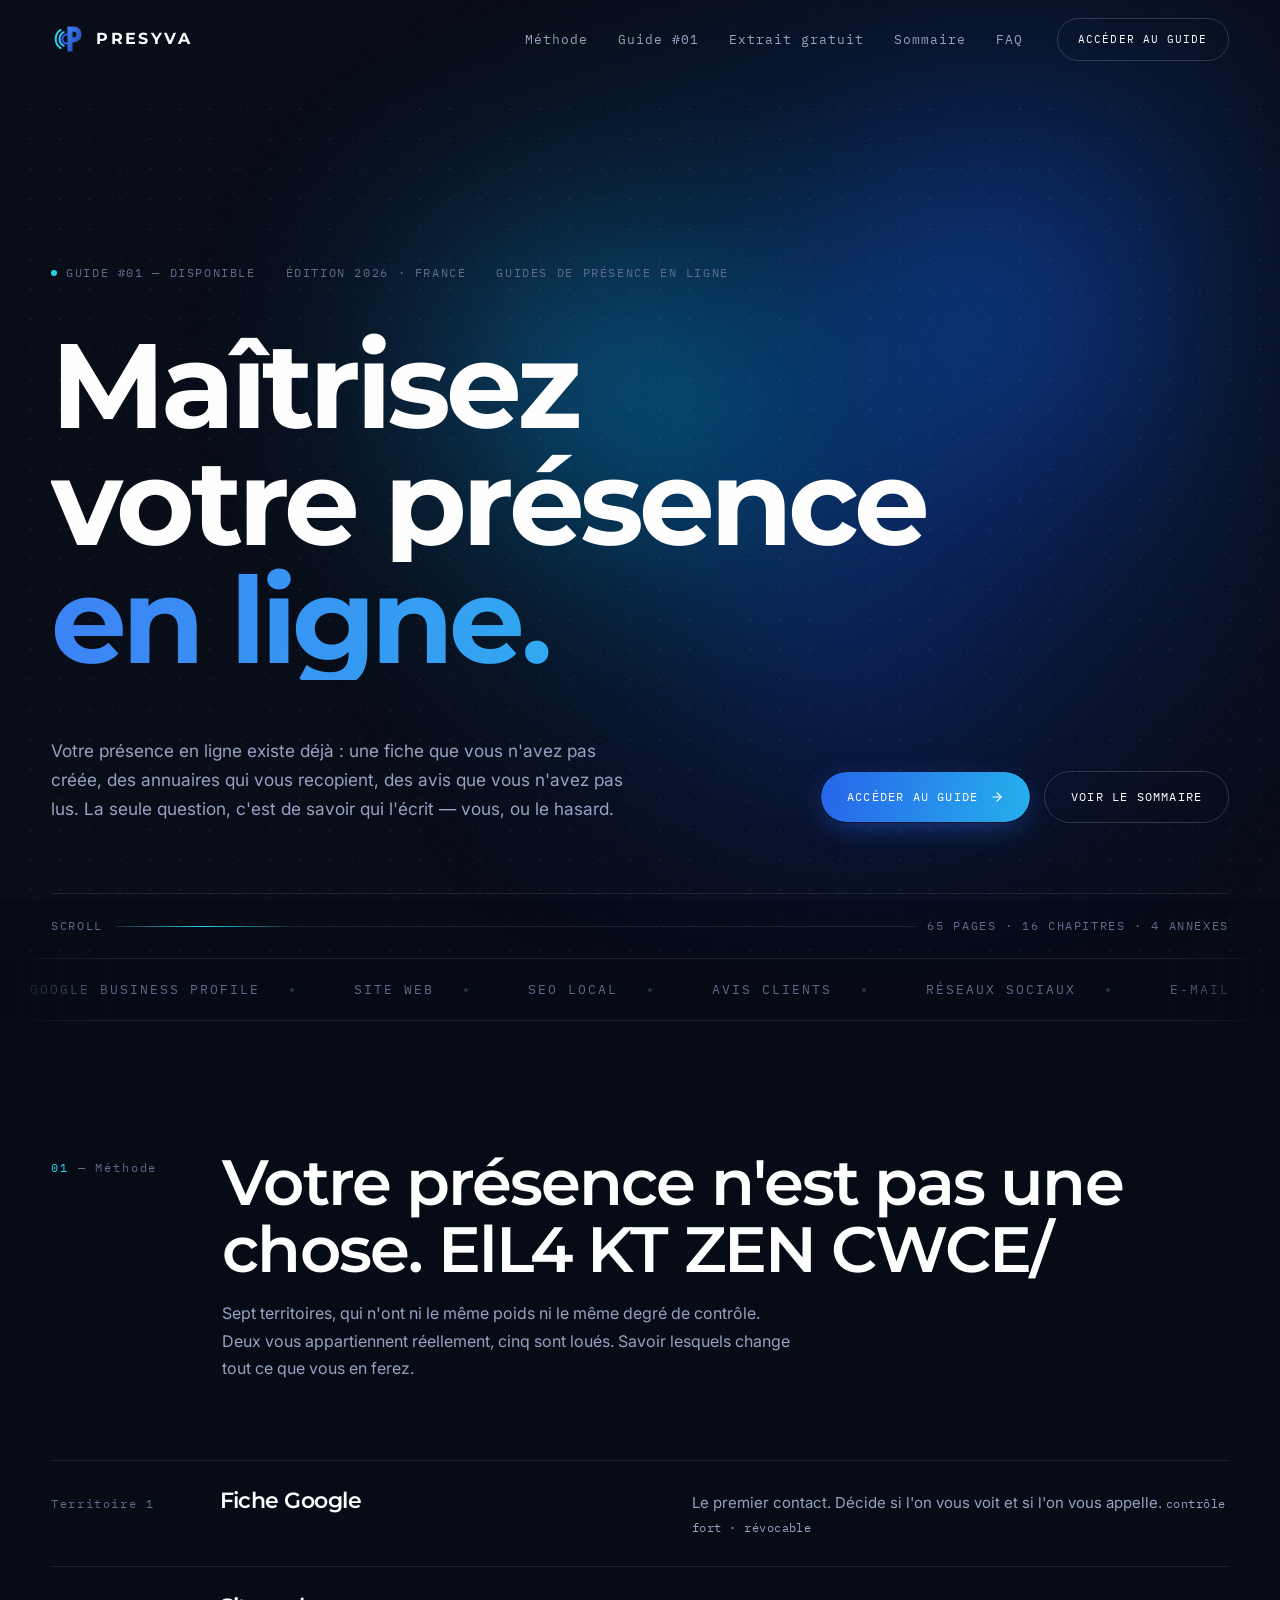
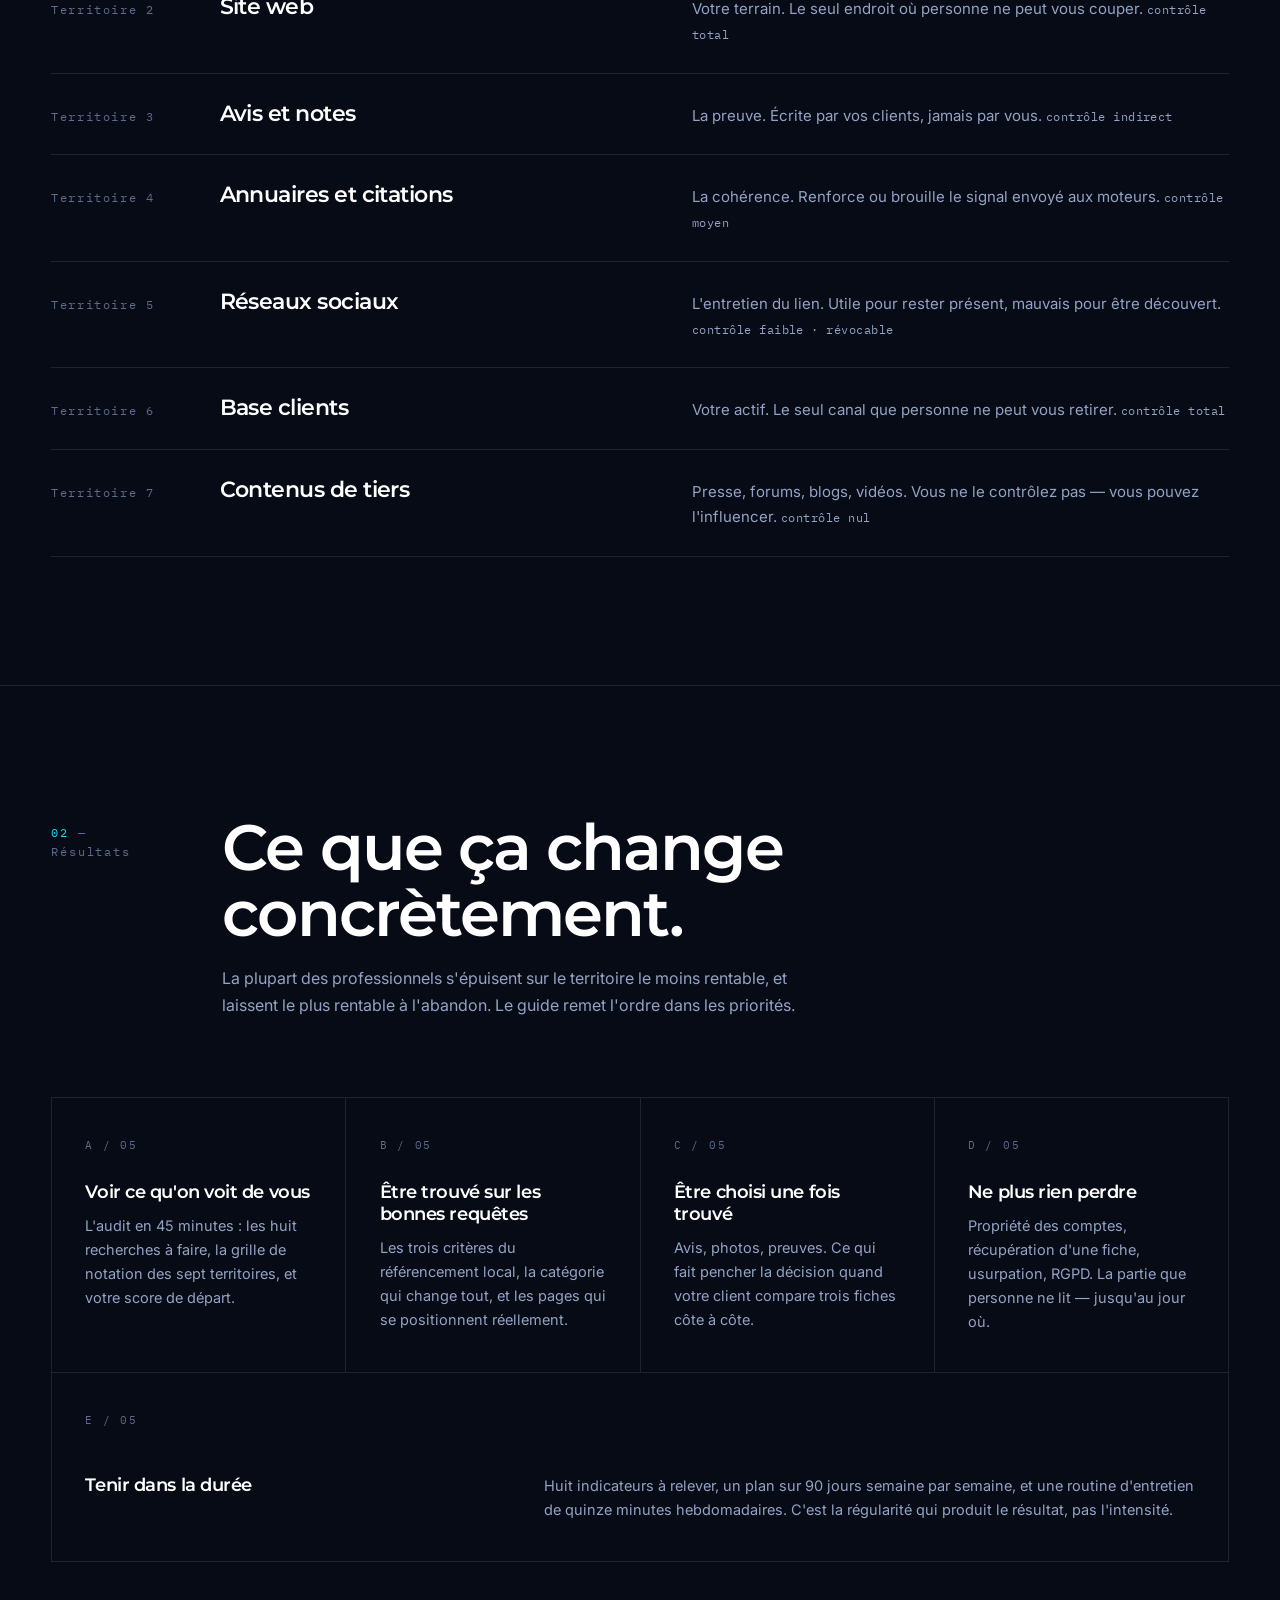
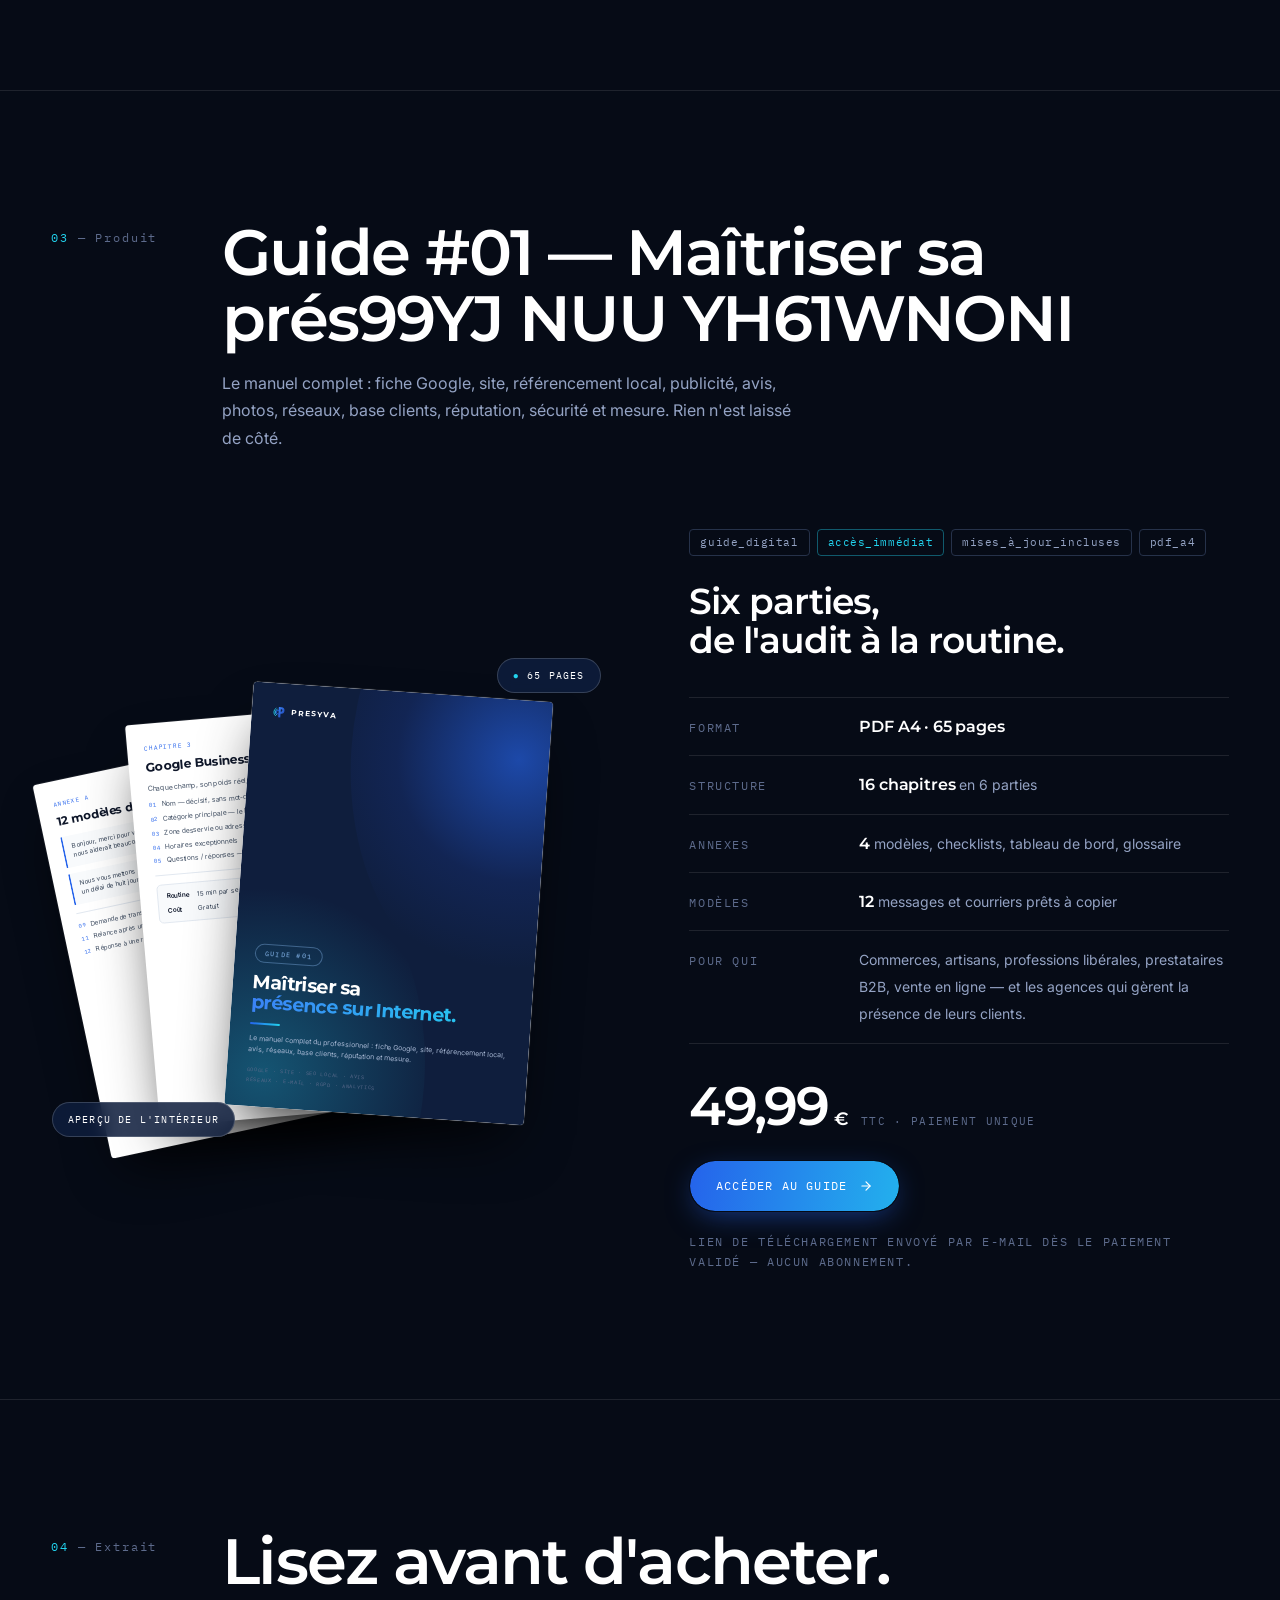
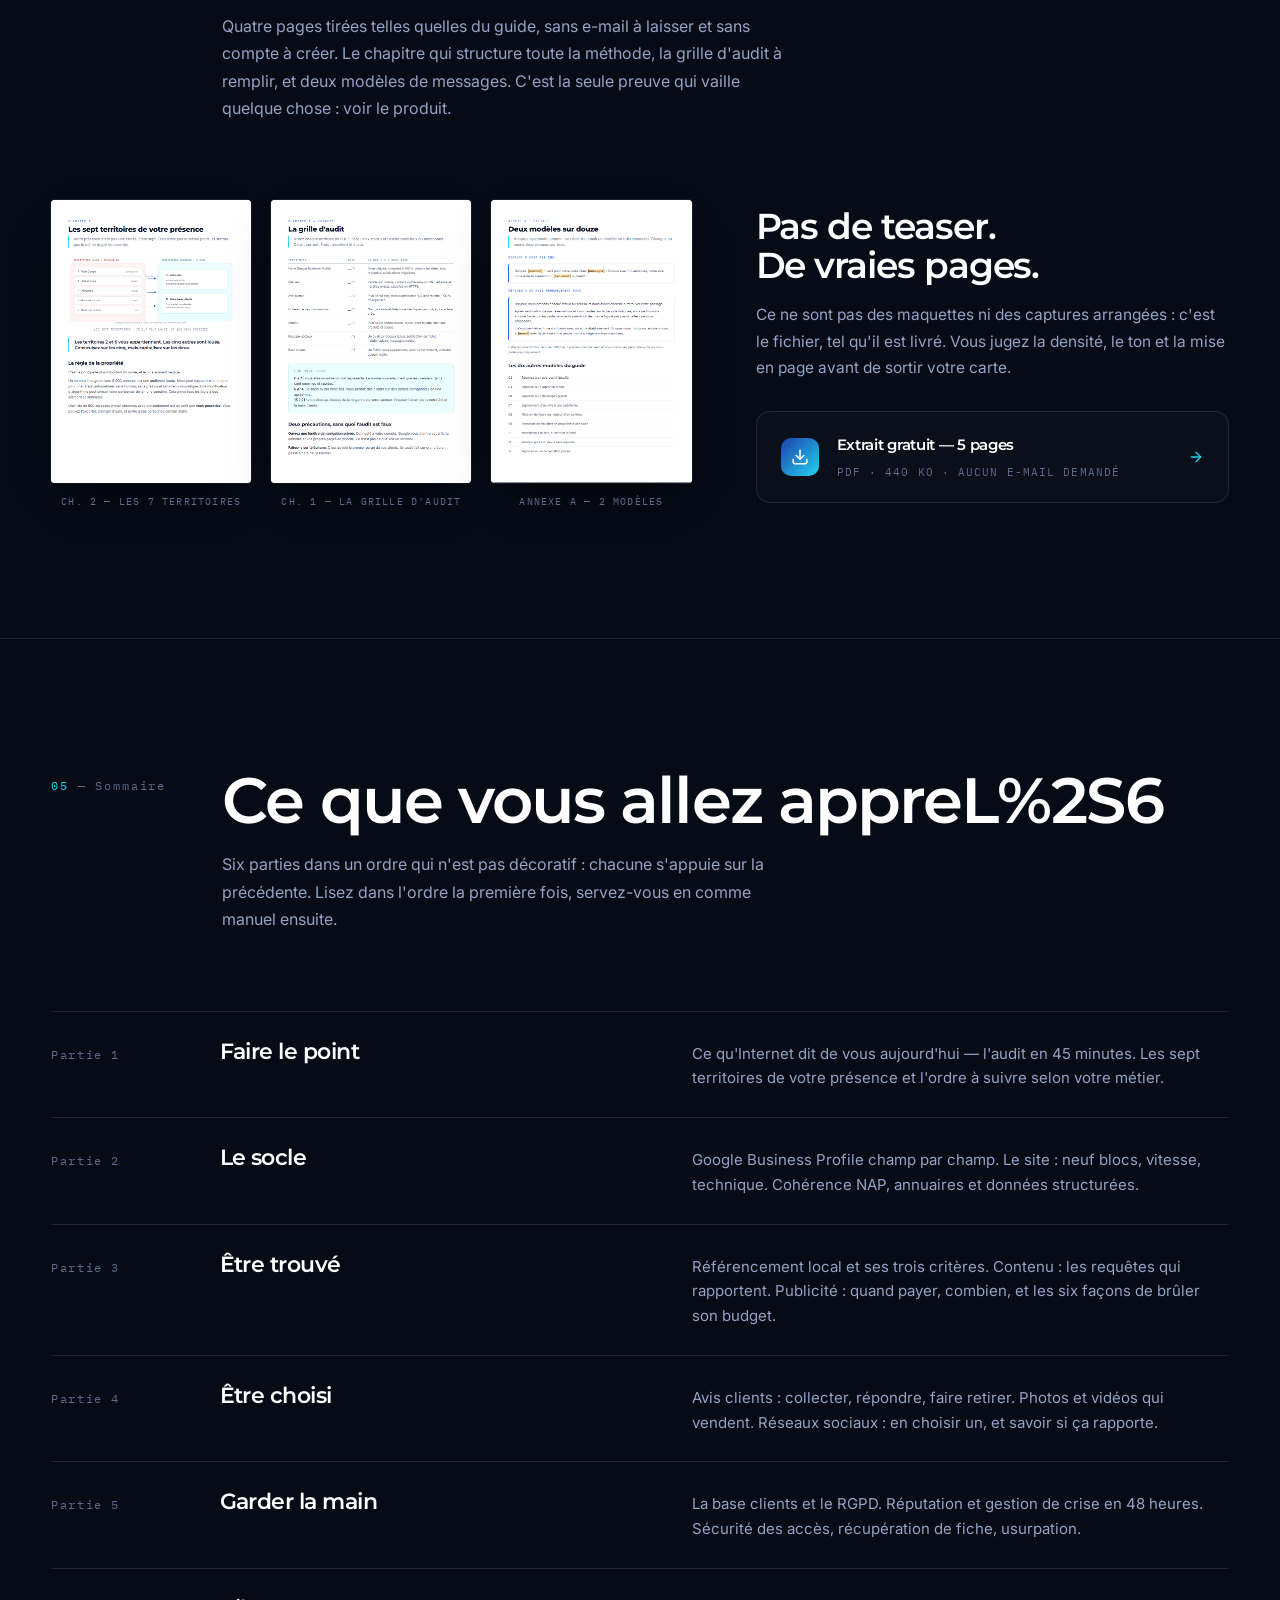
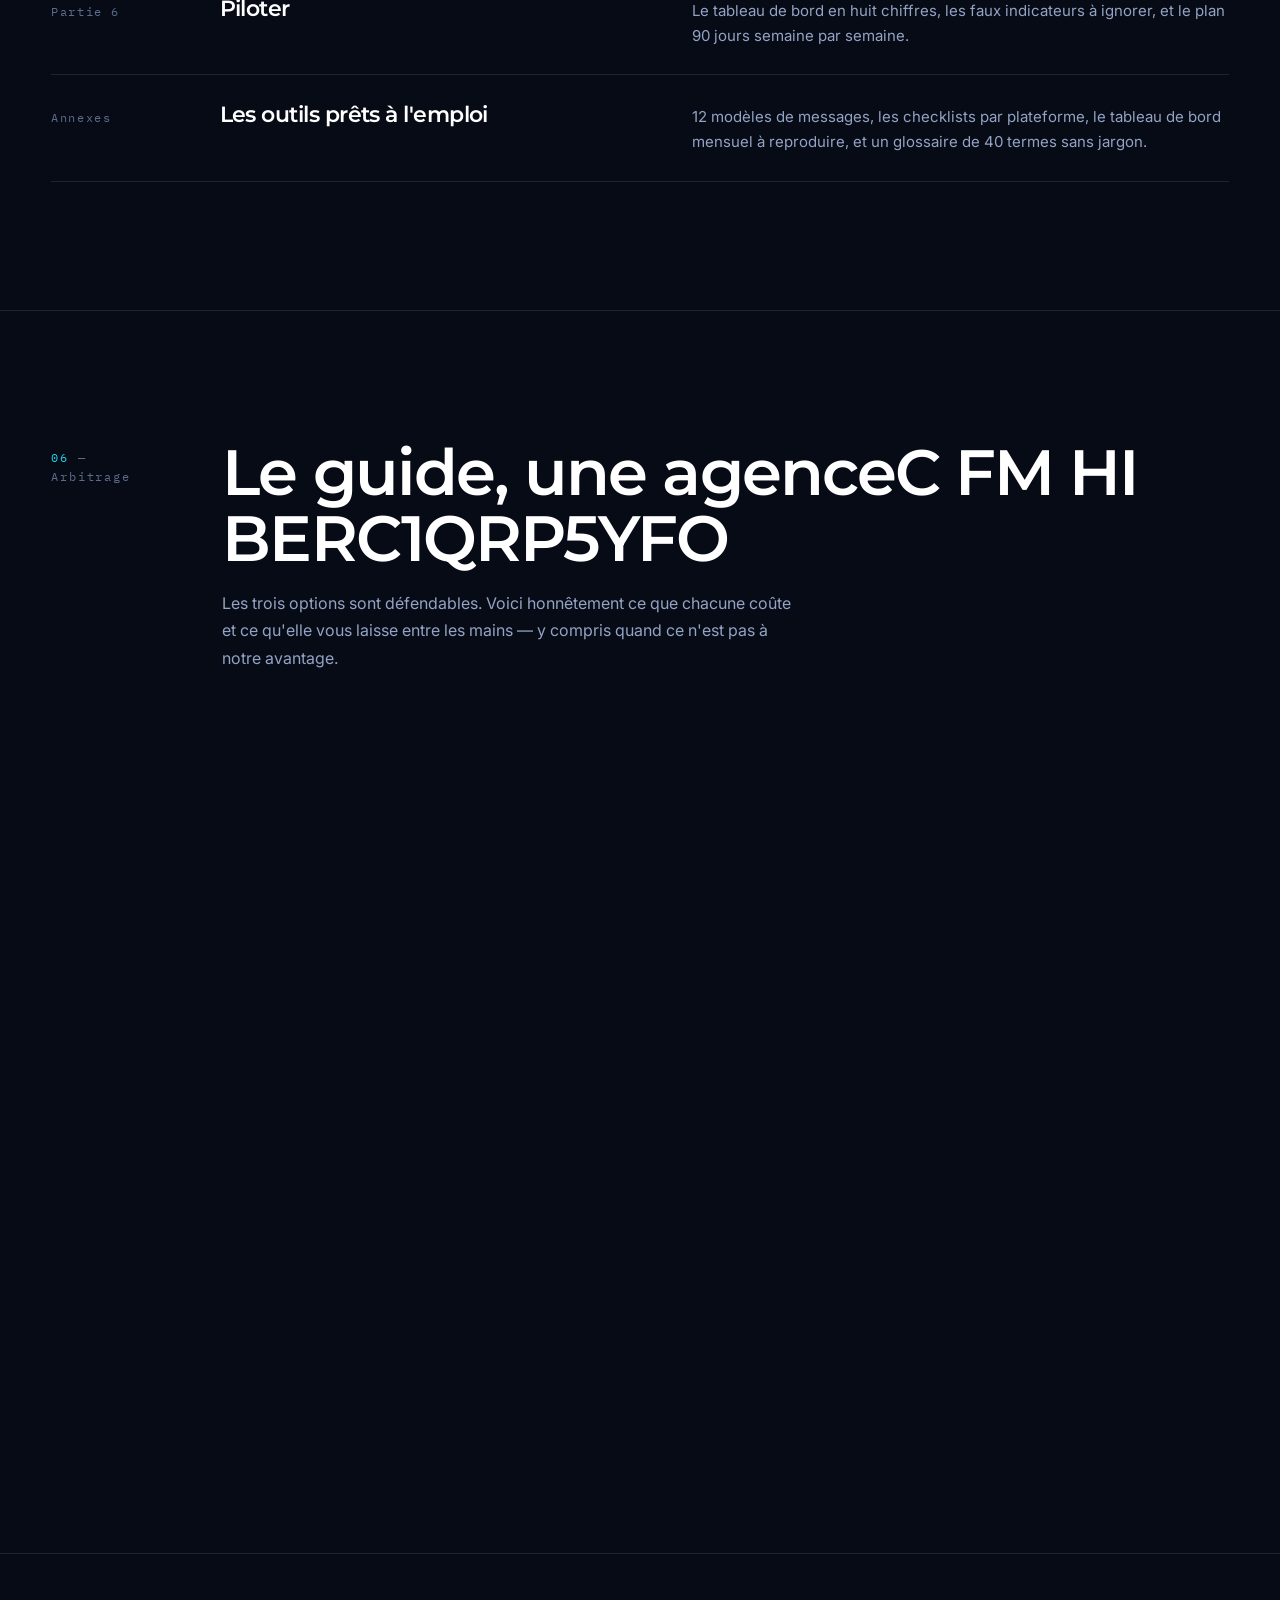
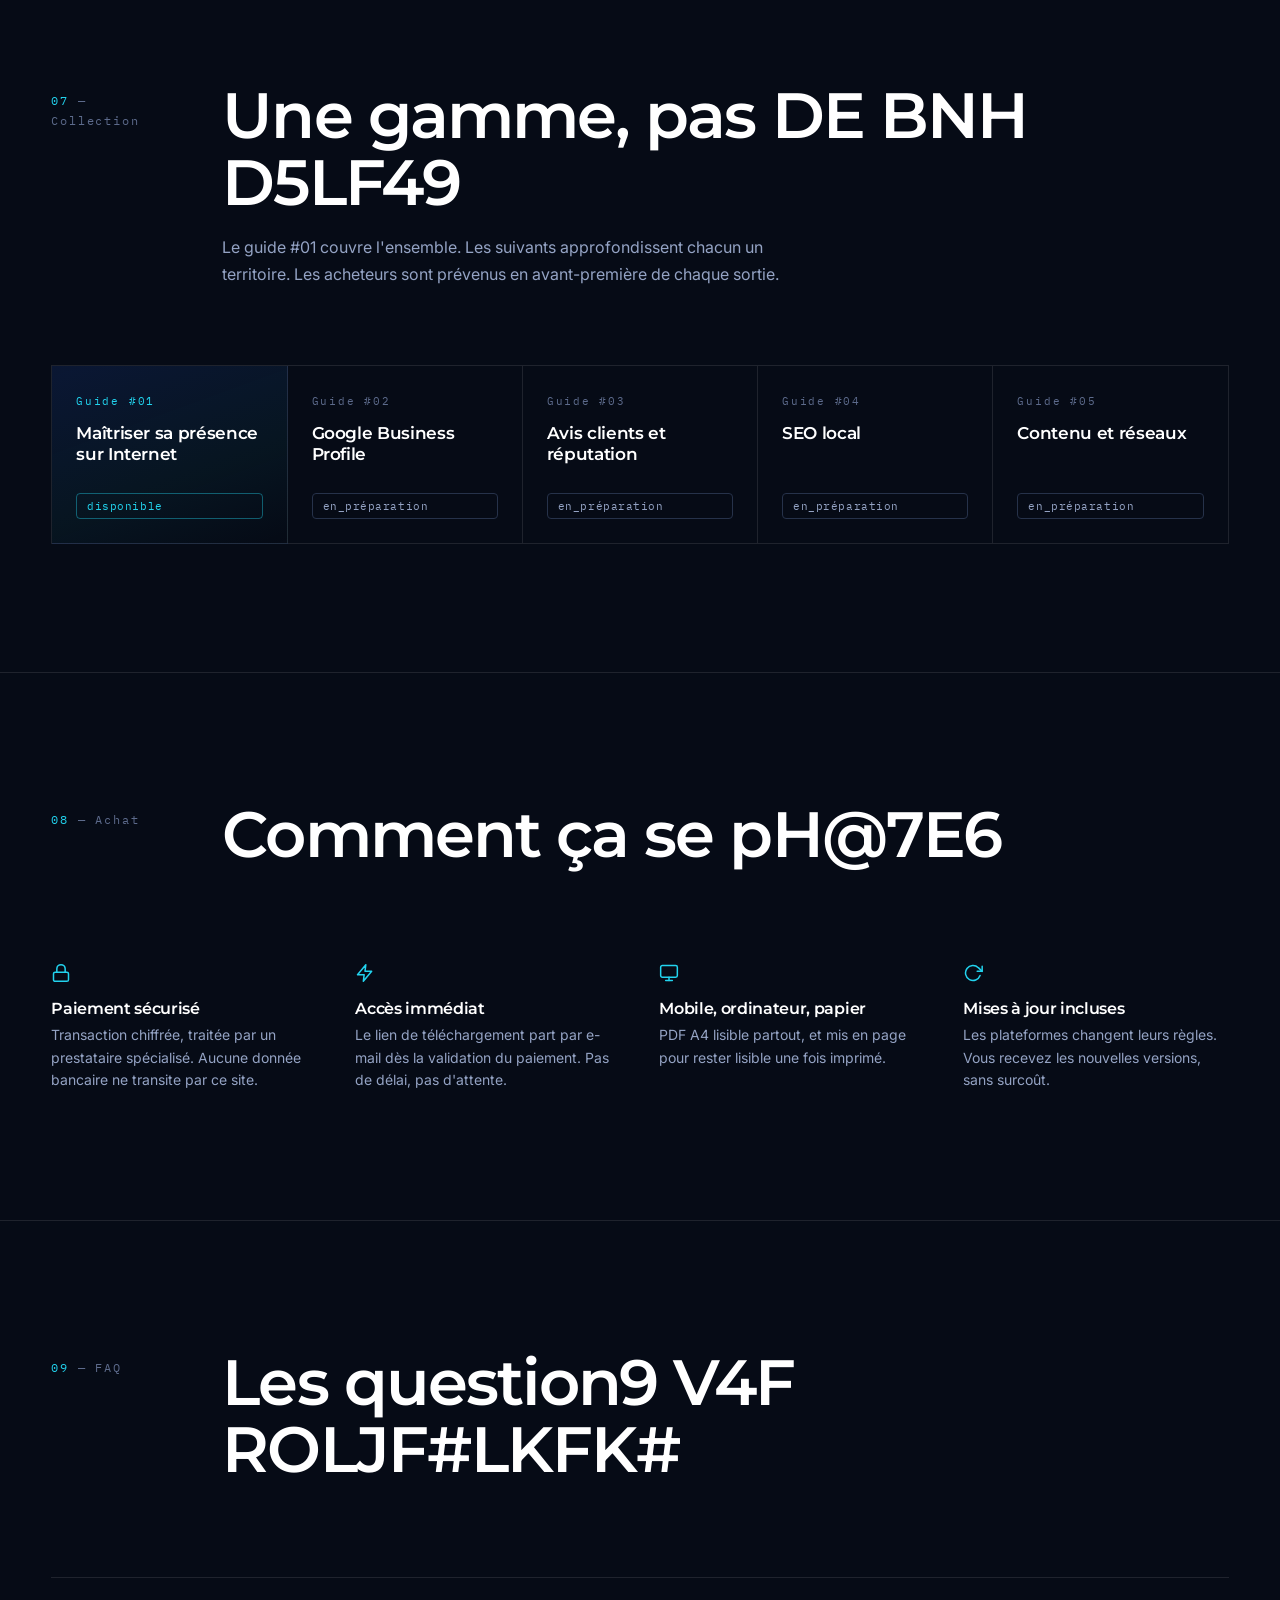
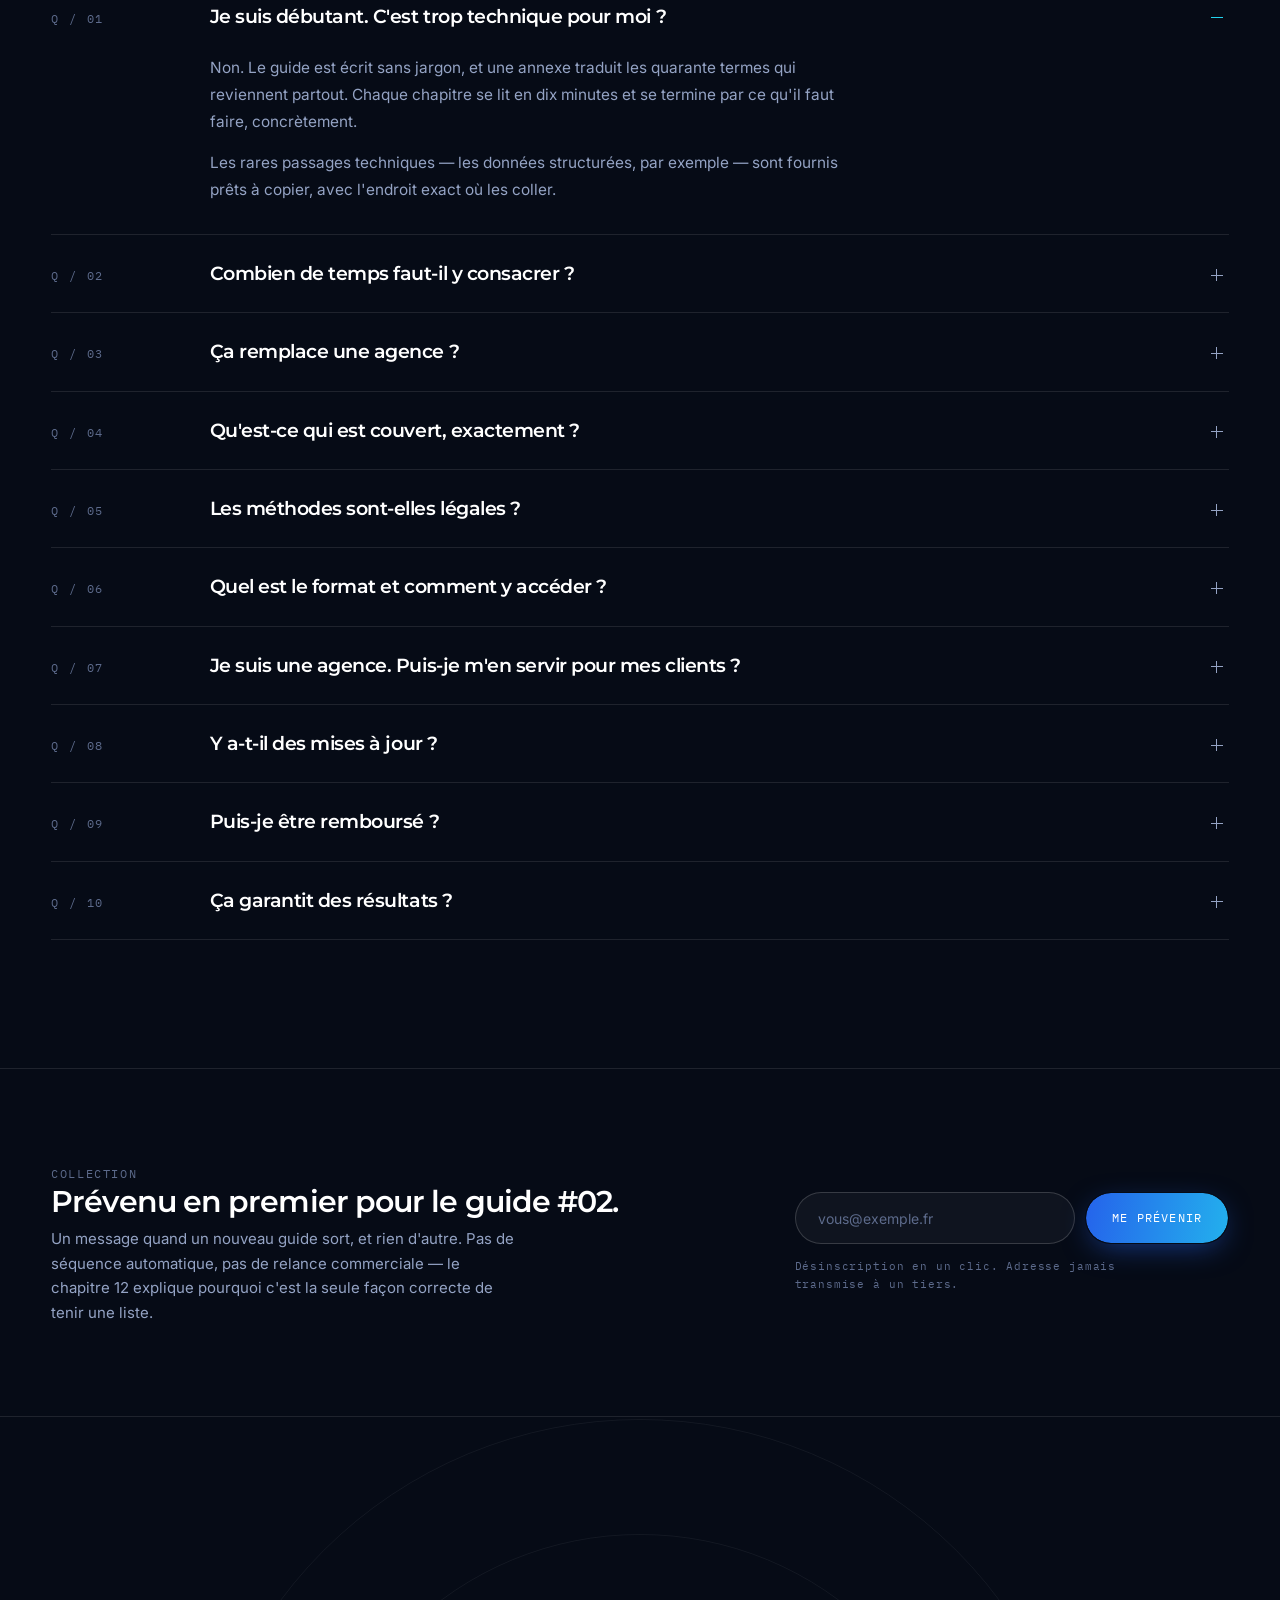
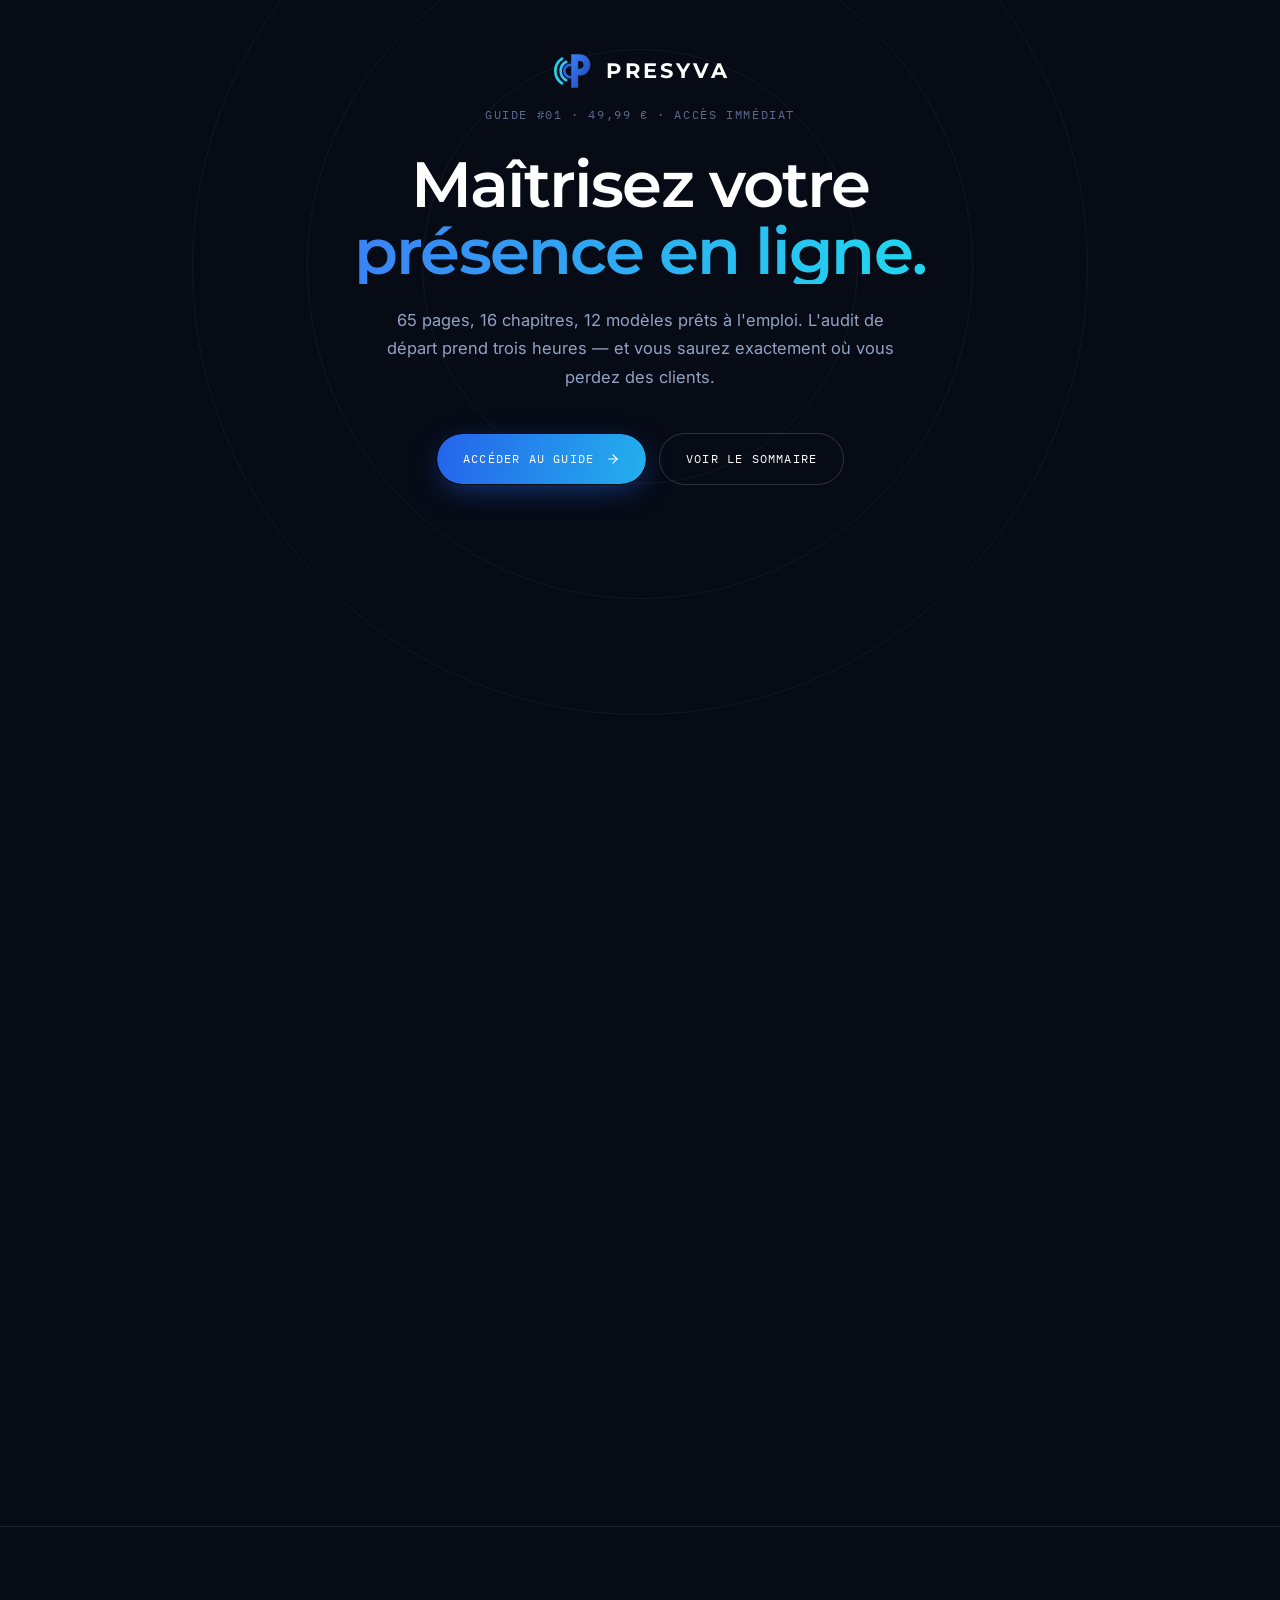
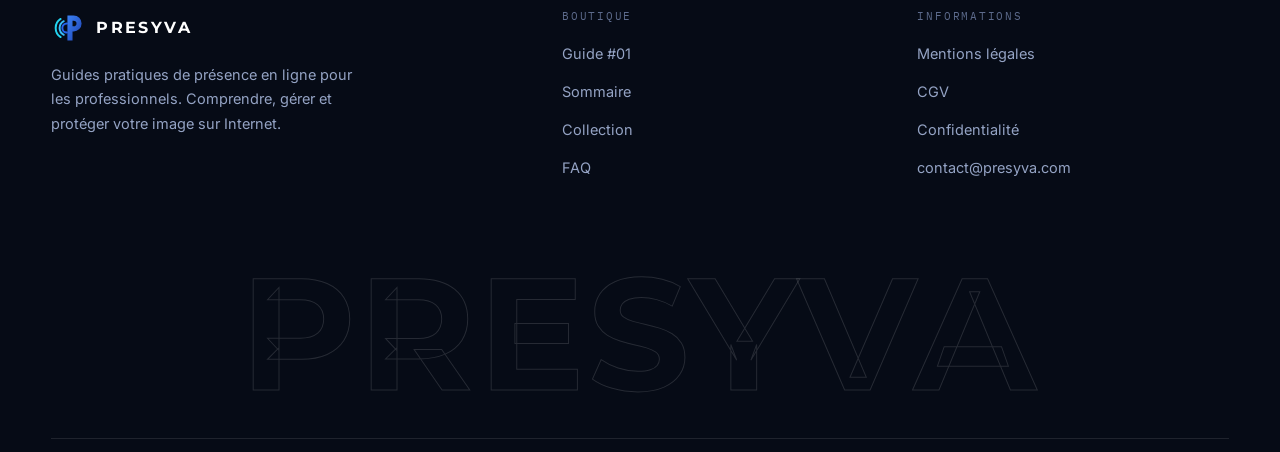
==== commit 86f68e7a: "Contenu de vente : extrait reel, comparatif, capture e-mail La boutique n'avait aucune preuve : ni a" ====
--- a/index.html
+++ b/index.html
@@ -4,13 +4,13 @@
 <meta charset="UTF-8">
 <meta name="viewport" content="width=device-width, initial-scale=1">
 <title>PRESYVA — Maîtrisez votre présence en ligne</title>
-<meta name="description" content="Guides pratiques pour maîtriser sa présence sur Internet. Guide #01 : fiche Google, site, référencement local, avis clients, réseaux, base clients, réputation et sécurité. 63 pages, 16 chapitres.">
+<meta name="description" content="Guides pratiques pour maîtriser sa présence sur Internet. Guide #01 : fiche Google, site, référencement local, avis clients, réseaux, base clients, réputation et sécurité. 65 pages, 16 chapitres.">
 <meta name="theme-color" content="#060B16">
 <link rel="canonical" href="https://bilouahdih-dotcom.github.io/presyva/">
 
 <meta property="og:type" content="website">
 <meta property="og:title" content="PRESYVA — Maîtrisez votre présence en ligne">
-<meta property="og:description" content="Guide #01 : le manuel complet de la présence en ligne. 63 pages, 16 chapitres, 4 annexes.">
+<meta property="og:description" content="Guide #01 : le manuel complet de la présence en ligne. 65 pages, 16 chapitres, 4 annexes.">
 <meta property="og:locale" content="fr_FR">
 
 <link rel="icon" href="data:image/svg+xml,%3Csvg xmlns='http://www.w3.org/2000/svg' viewBox='0 0 120 120'%3E%3Crect width='120' height='120' rx='26' fill='%230f1e3d'/%3E%3Cpath d='M34 92 A38 38 0 0 1 34 28' fill='none' stroke='%2322d3ee' stroke-width='7' stroke-linecap='round'/%3E%3Cpath d='M45 84 A27 27 0 0 1 45 36' fill='none' stroke='%2338bdf8' stroke-width='7' stroke-linecap='round'/%3E%3Cpath d='M56 76 A16 16 0 0 1 56 44' fill='none' stroke='%232563eb' stroke-width='7' stroke-linecap='round'/%3E%3Cpath d='M62 16 h18 a28 28 0 0 1 0 56 h-4 v32 h-18 V16 z M76 34 v20 h4 a10 10 0 0 0 0-20 z' fill='%233b82f6' fill-rule='evenodd'/%3E%3C/svg%3E">
@@ -275,6 +275,70 @@
 .price .n{font-family:var(--mono);font-size:11px;letter-spacing:.12em;text-transform:uppercase;
   color:var(--fg-3);margin-left:6px}
 
+/* ─── extrait gratuit ─── */
+.peek{display:grid;grid-template-columns:1.15fr .85fr;gap:clamp(32px,5vw,72px);align-items:center}
+@media(max-width:940px){.peek{grid-template-columns:1fr;gap:44px}}
+.peek > *{min-width:0}
+.pages{display:grid;grid-template-columns:repeat(3,1fr);gap:clamp(10px,1.6vw,20px)}
+.pages a{
+  display:block;border-radius:4px;overflow:hidden;background:#fff;
+  box-shadow:0 18px 40px -14px rgba(0,0,0,.8),0 0 0 1px rgba(255,255,255,.08);
+  transition:transform .45s cubic-bezier(.22,1,.36,1),box-shadow .45s ease;
+}
+.pages a:hover{transform:translateY(-8px);box-shadow:0 28px 56px -14px rgba(0,0,0,.9),0 0 0 1px rgba(34,211,238,.35)}
+.pages img{width:100%;height:auto;display:block}
+.pages figcaption{font-family:var(--mono);font-size:10px;letter-spacing:.12em;text-transform:uppercase;
+  color:var(--fg-3);margin-top:10px;text-align:center}
+.dl{
+  display:flex;align-items:center;gap:18px;margin-top:30px;padding:20px 24px;
+  border:1px solid var(--hair);border-radius:14px;background:rgba(255,255,255,.02);
+  transition:border-color .3s ease,background .3s ease}
+.dl:hover{border-color:rgba(34,211,238,.4);background:rgba(34,211,238,.04)}
+.dl .ic{width:38px;height:38px;flex:none;border-radius:10px;display:grid;place-items:center;
+  background:linear-gradient(135deg,var(--blue),var(--cyan))}
+.dl .ic svg{width:18px;height:18px;color:#fff}
+.dl .t{display:block;font-family:var(--disp);font-weight:600;font-size:15px;color:var(--fg);letter-spacing:-.02em}
+.dl .s{display:block;font-family:var(--mono);font-size:11px;letter-spacing:.1em;text-transform:uppercase;
+  color:var(--fg-3);margin-top:5px}
+.dl .arw{margin-left:auto;width:16px;height:16px;color:var(--cyan);transition:transform .3s ease}
+.dl:hover .arw{transform:translateX(5px)}
+
+/* ─── comparatif ─── */
+.cmp{width:100%;border-collapse:collapse;font-size:15px}
+.cmp th,.cmp td{text-align:left;padding:18px 20px 18px 0;border-bottom:1px solid var(--hair);vertical-align:top}
+.cmp thead th{font-family:var(--mono);font-size:11px;letter-spacing:.14em;text-transform:uppercase;
+  color:var(--fg-3);font-weight:400;border-bottom:1px solid var(--hair-2);padding-top:0}
+.cmp thead th.hi{color:var(--cyan)}
+.cmp tbody th{font-family:var(--disp);font-weight:600;font-size:15px;color:var(--fg);
+  letter-spacing:-.02em;width:26%}
+.cmp td.hi{color:var(--fg);background:linear-gradient(90deg,rgba(37,99,235,.08),rgba(34,211,238,.03));
+  padding-left:20px}
+@media(max-width:760px){
+  .cmp,.cmp tbody,.cmp tr,.cmp td,.cmp th{display:block;width:auto}
+  .cmp thead{display:none}
+  .cmp tr{border-bottom:1px solid var(--hair-2);padding:14px 0}
+  .cmp td,.cmp th{border:none;padding:4px 0}
+  .cmp td::before{content:attr(data-l);display:block;font-family:var(--mono);font-size:10px;
+    letter-spacing:.14em;text-transform:uppercase;color:var(--fg-3);margin-bottom:3px}
+  .cmp td.hi{padding-left:0;background:none;color:var(--cyan)}
+}
+
+/* ─── capture e-mail ─── */
+.optin{border-top:1px solid var(--hair);padding:clamp(56px,7vw,90px) 0}
+.optin-in{display:grid;grid-template-columns:1fr auto;gap:clamp(24px,4vw,56px);align-items:center}
+@media(max-width:820px){.optin-in{grid-template-columns:1fr;gap:26px}}
+.optin h3{font-size:clamp(1.3rem,2.4vw,1.9rem);font-weight:600;letter-spacing:-.03em;margin-bottom:10px}
+.optin p{font-size:15px;line-height:1.65;max-width:52ch}
+.optin form{display:flex;gap:10px;flex-wrap:wrap}
+.optin input{
+  font-family:var(--body);font-size:14px;color:var(--fg);
+  background:rgba(255,255,255,.04);border:1px solid var(--hair-2);border-radius:999px;
+  padding:15px 22px;min-width:min(280px,72vw);outline:none;transition:border-color .25s ease}
+.optin input::placeholder{color:var(--fg-3)}
+.optin input:focus{border-color:var(--cyan)}
+.optin .note{font-family:var(--mono);font-size:10.5px;letter-spacing:.08em;color:var(--fg-3);
+  margin-top:14px;text-transform:none}
+
 /* ─── bénéfices ─── */
 .bens{display:grid;grid-template-columns:repeat(auto-fit,minmax(268px,1fr));
   border-top:1px solid var(--hair);border-left:1px solid var(--hair)}
@@ -418,8 +482,8 @@
       <ul class="nav-links">
         <li><a href="#territoires">Méthode</a></li>
         <li><a href="#guide">Guide #01</a></li>
+        <li><a href="#extrait">Extrait gratuit</a></li>
         <li><a href="#sommaire">Sommaire</a></li>
-        <li><a href="#collection">Collection</a></li>
         <li><a href="#faq">FAQ</a></li>
       </ul>
       <a href="#guide" class="btn magnet"><span>Accéder au guide</span></a>
@@ -456,7 +520,7 @@
     <div class="scroller">
       <span class="mono">Scroll</span>
       <span class="line"></span>
-      <span class="mono">63 pages · 16 chapitres · 4 annexes</span>
+      <span class="mono">65 pages · 16 chapitres · 4 annexes</span>
     </div>
   </div>
 </section>
@@ -526,7 +590,7 @@
 
     <div class="prod">
       <div class="fan rv">
-        <span class="badge-float a"><span class="d">●</span> 63 pages</span>
+        <span class="badge-float a"><span class="d">●</span> 65 pages</span>
         <span class="badge-float b">Aperçu de l'intérieur</span>
 
         <div class="pg pg-1">
@@ -579,7 +643,7 @@
         <h3 class="disp-md">Six parties,<br>de l'audit à la routine.</h3>
 
         <div class="specs">
-          <div class="sp"><div class="k">Format</div><div class="v">PDF A4 · 63 pages</div></div>
+          <div class="sp"><div class="k">Format</div><div class="v">PDF A4 · 65 pages</div></div>
           <div class="sp"><div class="k">Structure</div><div class="v">16 chapitres <small>en 6 parties</small></div></div>
           <div class="sp"><div class="k">Annexes</div><div class="v">4 <small>modèles, checklists, tableau de bord, glossaire</small></div></div>
           <div class="sp"><div class="k">Modèles</div><div class="v">12 <small>messages et courriers prêts à copier</small></div></div>
@@ -602,11 +666,63 @@
   </div>
 </section>
 
-<!-- ══════════ 04 · SOMMAIRE ══════════ -->
+<!-- ══════════ 04 · EXTRAIT GRATUIT ══════════ -->
+<section class="sec" id="extrait">
+  <div class="wrap">
+    <div class="sec-head rv">
+      <div class="idx"><b>04</b> — Extrait</div>
+      <div>
+        <h2 class="disp-lg scramble">Lisez avant d'acheter.</h2>
+        <p class="note">Quatre pages tirées telles quelles du guide, sans e-mail à laisser et sans compte à créer. Le chapitre qui structure toute la méthode, la grille d'audit à remplir, et deux modèles de messages. C'est la seule preuve qui vaille quelque chose : voir le produit.</p>
+      </div>
+    </div>
+
+    <div class="peek">
+      <div class="pages rv">
+        <figure>
+          <a href="extrait/PRESYVA-extrait-gratuit.pdf" target="_blank" rel="noopener">
+            <img src="media/page-1.png" alt="Page du guide : le chapitre 2 sur les sept territoires de la présence en ligne, avec son schéma" loading="lazy" width="794" height="1123">
+          </a>
+          <figcaption>Ch. 2 — Les 7 territoires</figcaption>
+        </figure>
+        <figure>
+          <a href="extrait/PRESYVA-extrait-gratuit.pdf" target="_blank" rel="noopener">
+            <img src="media/page-2.png" alt="Page du guide : la grille d'audit des sept territoires, à noter de 0 à 3" loading="lazy" width="794" height="1123">
+          </a>
+          <figcaption>Ch. 1 — La grille d'audit</figcaption>
+        </figure>
+        <figure>
+          <a href="extrait/PRESYVA-extrait-gratuit.pdf" target="_blank" rel="noopener">
+            <img src="media/page-3.png" alt="Page du guide : deux modèles de messages prêts à copier, tirés de l'annexe A" loading="lazy" width="794" height="1123">
+          </a>
+          <figcaption>Annexe A — 2 modèles</figcaption>
+        </figure>
+      </div>
+
+      <div class="rv">
+        <h3 class="disp-md">Pas de teaser.<br>De vraies pages.</h3>
+        <p style="margin-top:18px;font-size:15.5px;line-height:1.7">Ce ne sont pas des maquettes ni des captures arrangées : c'est le fichier, tel qu'il est livré. Vous jugez la densité, le ton et la mise en page avant de sortir votre carte.</p>
+
+        <a class="dl" href="extrait/PRESYVA-extrait-gratuit.pdf" target="_blank" rel="noopener">
+          <span class="ic">
+            <svg viewBox="0 0 24 24" fill="none" stroke="currentColor" stroke-width="2" stroke-linecap="round" stroke-linejoin="round"><path d="M21 15v4a2 2 0 0 1-2 2H5a2 2 0 0 1-2-2v-4"/><polyline points="7 10 12 15 17 10"/><line x1="12" y1="15" x2="12" y2="3"/></svg>
+          </span>
+          <span>
+            <span class="t">Extrait gratuit — 5 pages</span>
+            <span class="s">PDF · 440 Ko · aucun e-mail demandé</span>
+          </span>
+          <svg class="arw" viewBox="0 0 24 24" fill="none" stroke="currentColor" stroke-width="2" stroke-linecap="round" stroke-linejoin="round"><line x1="5" y1="12" x2="19" y2="12"/><polyline points="12 5 19 12 12 19"/></svg>
+        </a>
+      </div>
+    </div>
+  </div>
+</section>
+
+<!-- ══════════ 05 · SOMMAIRE ══════════ -->
 <section class="sec" id="sommaire">
   <div class="wrap">
     <div class="sec-head rv">
-      <div class="idx"><b>04</b> — Sommaire</div>
+      <div class="idx"><b>05</b> — Sommaire</div>
       <div>
         <h2 class="disp-lg scramble">Ce que vous allez apprendre.</h2>
         <p class="note">Six parties dans un ordre qui n'est pas décoratif : chacune s'appuie sur la précédente. Lisez dans l'ordre la première fois, servez-vous en comme manuel ensuite.</p>
@@ -625,11 +741,80 @@
   </div>
 </section>
 
-<!-- ══════════ 05 · COLLECTION ══════════ -->
+<!-- ══════════ 06 · COMPARATIF ══════════ -->
+<section class="sec" id="comparatif">
+  <div class="wrap">
+    <div class="sec-head rv">
+      <div class="idx"><b>06</b> — Arbitrage</div>
+      <div>
+        <h2 class="disp-lg scramble">Le guide, une agence, ou se débrouiller.</h2>
+        <p class="note">Les trois options sont défendables. Voici honnêtement ce que chacune coûte et ce qu'elle vous laisse entre les mains — y compris quand ce n'est pas à notre avantage.</p>
+      </div>
+    </div>
+
+    <div class="rv">
+      <table class="cmp">
+        <thead>
+          <tr>
+            <th></th>
+            <th>Se débrouiller seul</th>
+            <th class="hi">Avec le guide</th>
+            <th>Déléguer à une agence</th>
+          </tr>
+        </thead>
+        <tbody>
+          <tr>
+            <th>Coût</th>
+            <td data-l="Seul">Gratuit</td>
+            <td class="hi" data-l="Avec le guide">49,99 € une fois</td>
+            <td data-l="Agence">400 à 1 200 € par mois</td>
+          </tr>
+          <tr>
+            <th>Votre temps</th>
+            <td data-l="Seul">Beaucoup, mal orienté</td>
+            <td class="hi" data-l="Avec le guide">12 à 20 h, puis 15 min/semaine</td>
+            <td data-l="Agence">Peu — mais du suivi à assurer</td>
+          </tr>
+          <tr>
+            <th>Ordre des priorités</th>
+            <td data-l="Seul">À deviner. C'est là que se perd l'essentiel.</td>
+            <td class="hi" data-l="Avec le guide">Donné, et justifié</td>
+            <td data-l="Agence">Celui de l'agence, pas forcément le vôtre</td>
+          </tr>
+          <tr>
+            <th>Propriété des comptes</th>
+            <td data-l="Seul">À vous</td>
+            <td class="hi" data-l="Avec le guide">À vous, et le chapitre 14 explique comment la garder</td>
+            <td data-l="Agence">Souvent à l'agence. C'est le piège classique.</td>
+          </tr>
+          <tr>
+            <th>Si ça s'arrête</th>
+            <td data-l="Seul">Rien ne change</td>
+            <td class="hi" data-l="Avec le guide">Vous savez faire</td>
+            <td data-l="Agence">Vous repartez de zéro, sans les accès</td>
+          </tr>
+          <tr>
+            <th>Quand c'est le bon choix</th>
+            <td data-l="Seul">Vous avez déjà tout mis en place et ça tourne</td>
+            <td class="hi" data-l="Avec le guide">Vous voulez comprendre et garder la main</td>
+            <td data-l="Agence">Votre temps vaut plus cher que le budget</td>
+          </tr>
+        </tbody>
+      </table>
+
+      <div class="box-note" style="margin-top:34px;display:grid;grid-template-columns:120px 1fr;gap:clamp(16px,3vw,44px)">
+        <span class="mono">Honnêtement</span>
+        <p style="font-size:15px;line-height:1.7;max-width:62ch">Si vous déléguez malgré tout, le guide reste utile — et peut-être davantage : il vous dit quoi exiger, quoi vérifier chaque mois, et comment repérer un prestataire qui ne rend pas de comptes. La première chose à contrôler tient en une phrase : <strong>vos comptes et votre nom de domaine doivent être à votre nom, dès le premier jour.</strong></p>
+      </div>
+    </div>
+  </div>
+</section>
+
+<!-- ══════════ 07 · COLLECTION ══════════ -->
 <section class="sec" id="collection">
   <div class="wrap">
     <div class="sec-head rv">
-      <div class="idx"><b>05</b> — Collection</div>
+      <div class="idx"><b>07</b> — Collection</div>
       <div>
         <h2 class="disp-lg scramble">Une gamme, pas un PDF isolé.</h2>
         <p class="note">Le guide #01 couvre l'ensemble. Les suivants approfondissent chacun un territoire. Les acheteurs sont prévenus en avant-première de chaque sortie.</p>
@@ -646,11 +831,11 @@
   </div>
 </section>
 
-<!-- ══════════ 06 · ACHAT ══════════ -->
+<!-- ══════════ 08 · ACHAT ══════════ -->
 <section class="sec">
   <div class="wrap">
     <div class="sec-head rv">
-      <div class="idx"><b>06</b> — Achat</div>
+      <div class="idx"><b>08</b> — Achat</div>
       <div><h2 class="disp-lg scramble">Comment ça se passe.</h2></div>
     </div>
 
@@ -679,11 +864,11 @@
   </div>
 </section>
 
-<!-- ══════════ 07 · FAQ ══════════ -->
+<!-- ══════════ 09 · FAQ ══════════ -->
 <section class="sec" id="faq">
   <div class="wrap">
     <div class="sec-head rv">
-      <div class="idx"><b>07</b> — FAQ</div>
+      <div class="idx"><b>09</b> — FAQ</div>
       <div><h2 class="disp-lg scramble">Les questions qui reviennent.</h2></div>
     </div>
 
@@ -731,7 +916,7 @@
       <details class="rv">
         <summary><span class="fnum">Q / 06</span><span class="q">Quel est le format et comment y accéder ?</span></summary>
         <div class="a"><span></span><div class="txt">
-          <p>Un PDF de 63 pages au format A4, lisible sur téléphone, tablette et ordinateur, et mis en page pour rester lisible imprimé. Le lien de téléchargement est envoyé par e-mail immédiatement après le paiement.</p>
+          <p>Un PDF de 65 pages au format A4, lisible sur téléphone, tablette et ordinateur, et mis en page pour rester lisible imprimé. Le lien de téléchargement est envoyé par e-mail immédiatement après le paiement.</p>
         </div></div>
       </details>
 
@@ -764,6 +949,27 @@
           <p>Ce que le guide garantit, c'est la méthode : ce qu'il faut faire, dans quel ordre, avec quel temps, et comment mesurer si ça produit quelque chose. Le reste vous appartient.</p>
         </div></div>
       </details>
+    </div>
+  </div>
+</section>
+
+<!-- ══════════ CAPTURE E-MAIL ══════════ -->
+<section class="optin">
+  <div class="wrap optin-in">
+    <div class="rv">
+      <span class="mono">Collection</span>
+      <h3>Prévenu en premier pour le guide #02.</h3>
+      <p>Un message quand un nouveau guide sort, et rien d'autre. Pas de séquence automatique, pas de relance commerciale — le chapitre 12 explique pourquoi c'est la seule façon correcte de tenir une liste.</p>
+    </div>
+    <div class="rv">
+      <!-- Formulaire non branché : renseignez `action` avec votre service (Brevo, Buttondown, Formspree…)
+           et retirez data-optin pour désactiver le garde-fou. -->
+      <form data-optin action="#" method="post">
+        <label for="mail" class="mono" style="position:absolute;left:-9999px">Votre adresse e-mail</label>
+        <input id="mail" name="email" type="email" required placeholder="vous@exemple.fr" autocomplete="email">
+        <button type="submit" class="btn btn-solid magnet"><span>Me prévenir</span></button>
+      </form>
+      <p class="note">Désinscription en un clic. Adresse jamais transmise à un tiers.</p>
     </div>
   </div>
 </section>
@@ -779,7 +985,7 @@
       </div>
       <span class="mono">Guide #01 · 49,99 € · accès immédiat</span>
       <h2 class="disp-lg">Maîtrisez votre <span class="grad shiny">présence en ligne.</span></h2>
-      <p>63 pages, 16 chapitres, 12 modèles prêts à l'emploi. L'audit de départ prend trois heures — et vous saurez exactement où vous perdez des clients.</p>
+      <p>65 pages, 16 chapitres, 12 modèles prêts à l'emploi. L'audit de départ prend trois heures — et vous saurez exactement où vous perdez des clients.</p>
       <div class="cta">
         <!-- Remplacer par le lien de checkout -->
         <a href="#" class="btn btn-solid magnet" data-checkout><span>Accéder au guide</span>
@@ -1017,6 +1223,16 @@
     }
   });
 });
+
+/* ─── Garde-fou formulaire : rien ne part tant que l'endpoint n'est pas branché ─── */
+document.querySelectorAll('form[data-optin]').forEach(f => {
+  f.addEventListener('submit', (e) => {
+    if (f.getAttribute('action') === '#') {
+      e.preventDefault();
+      alert("Formulaire pas encore branché.\n\nRenseignez l'attribut action du <form data-optin> avec l'URL de votre service d'e-mailing (Brevo, Buttondown, Formspree…), puis retirez data-optin.");
+    }
+  });
+});
 })();
 </script>
 
